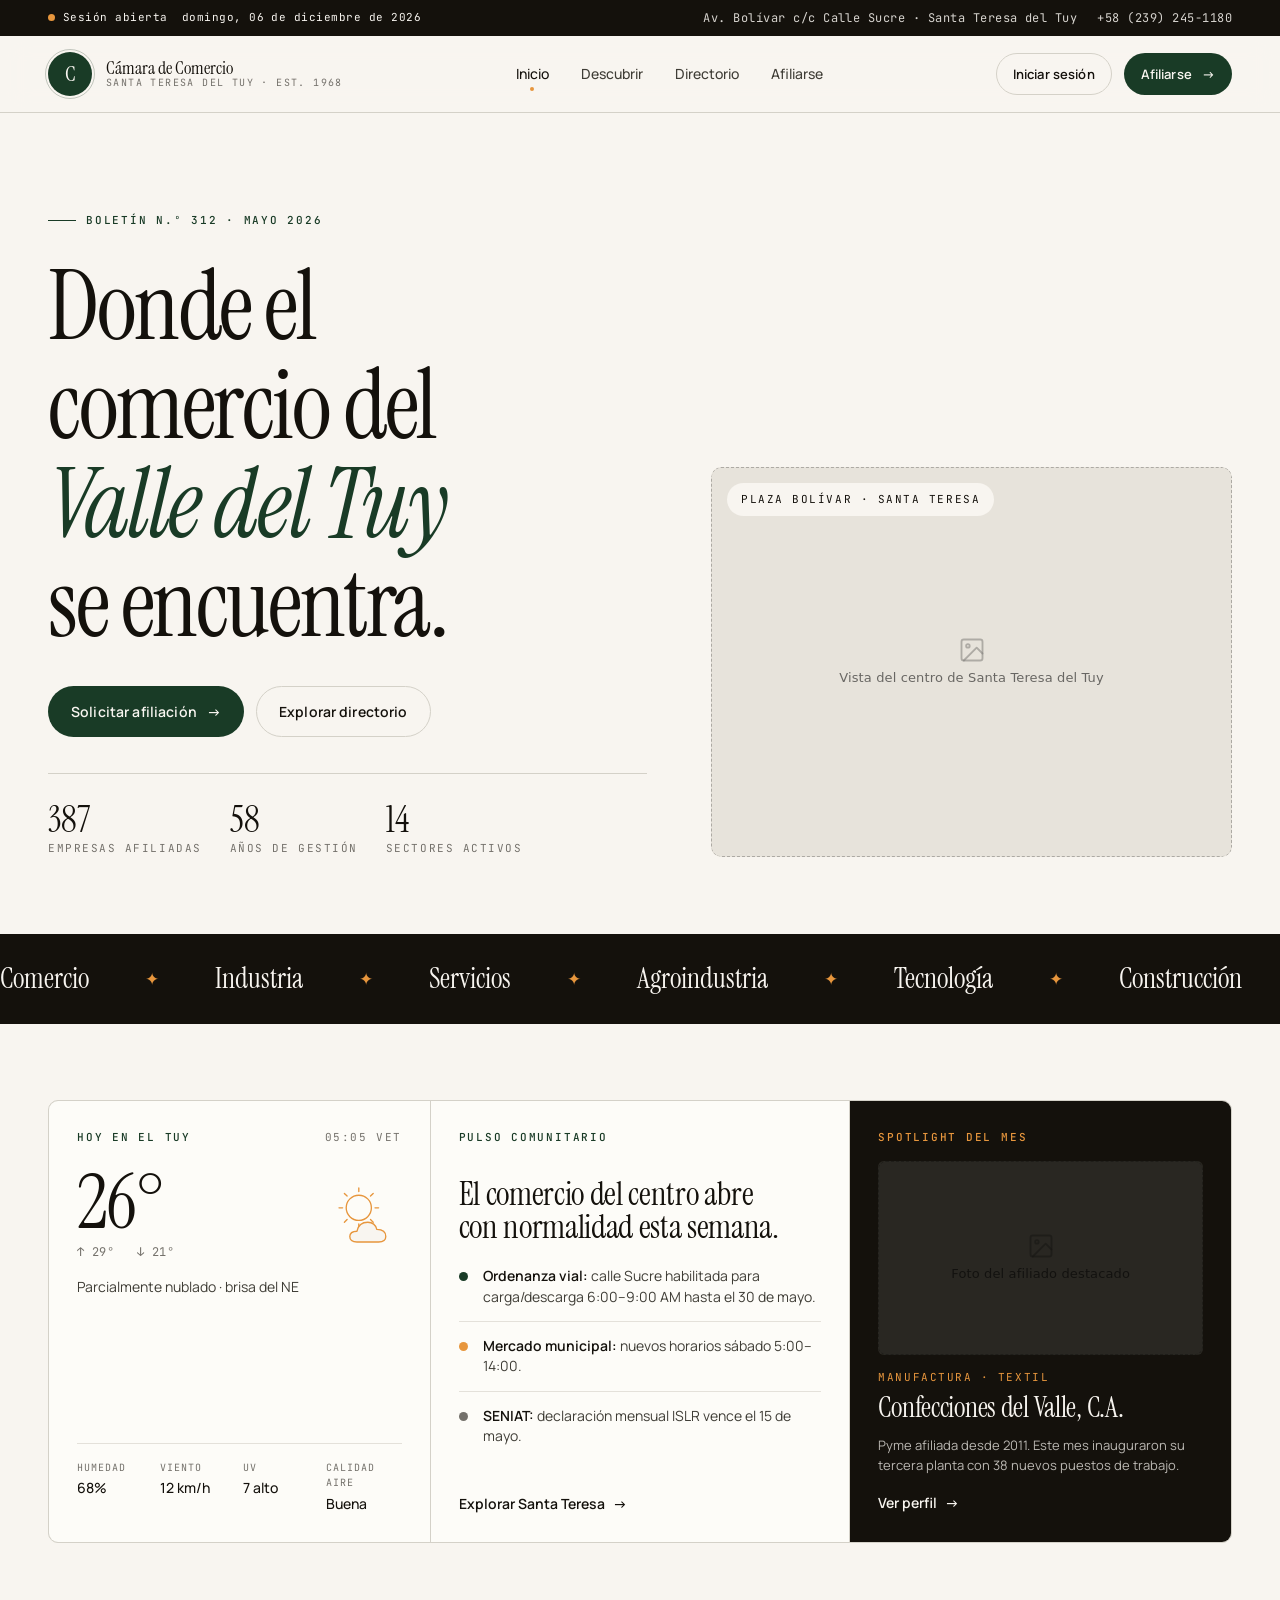
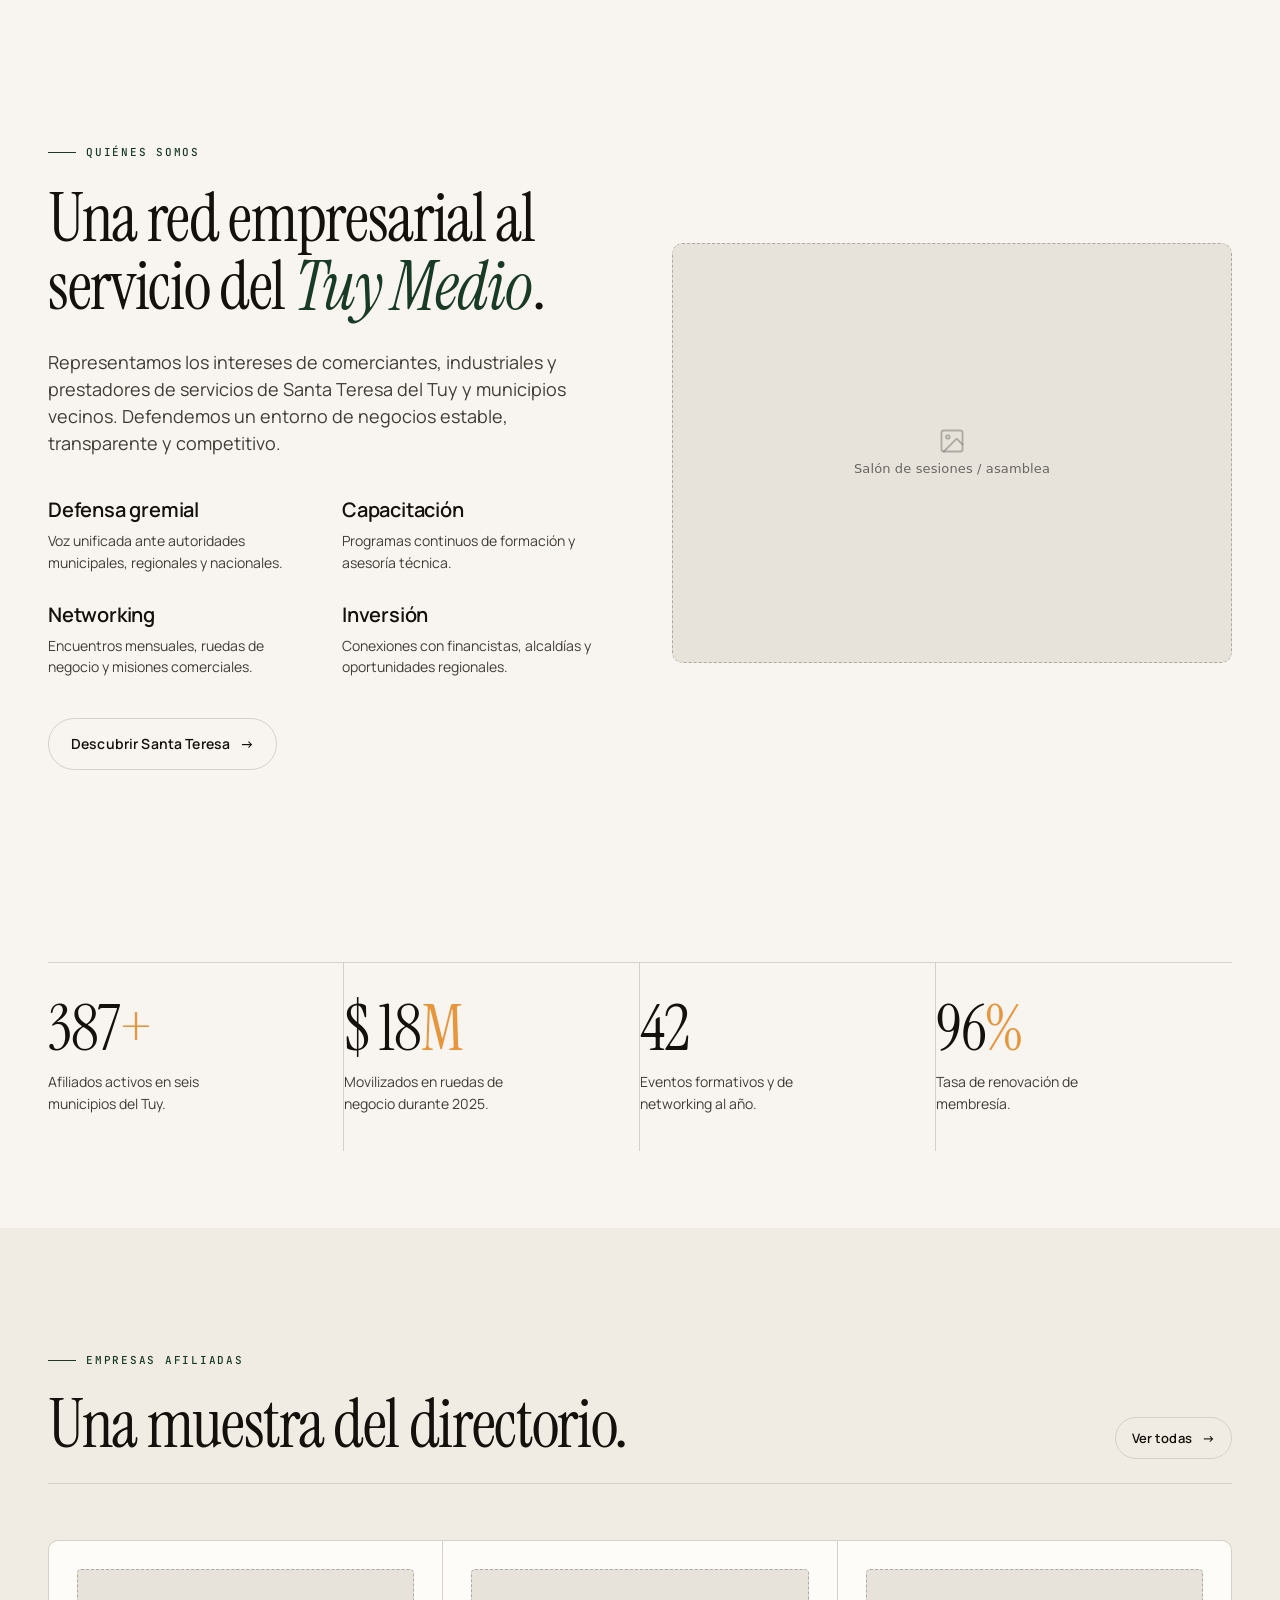
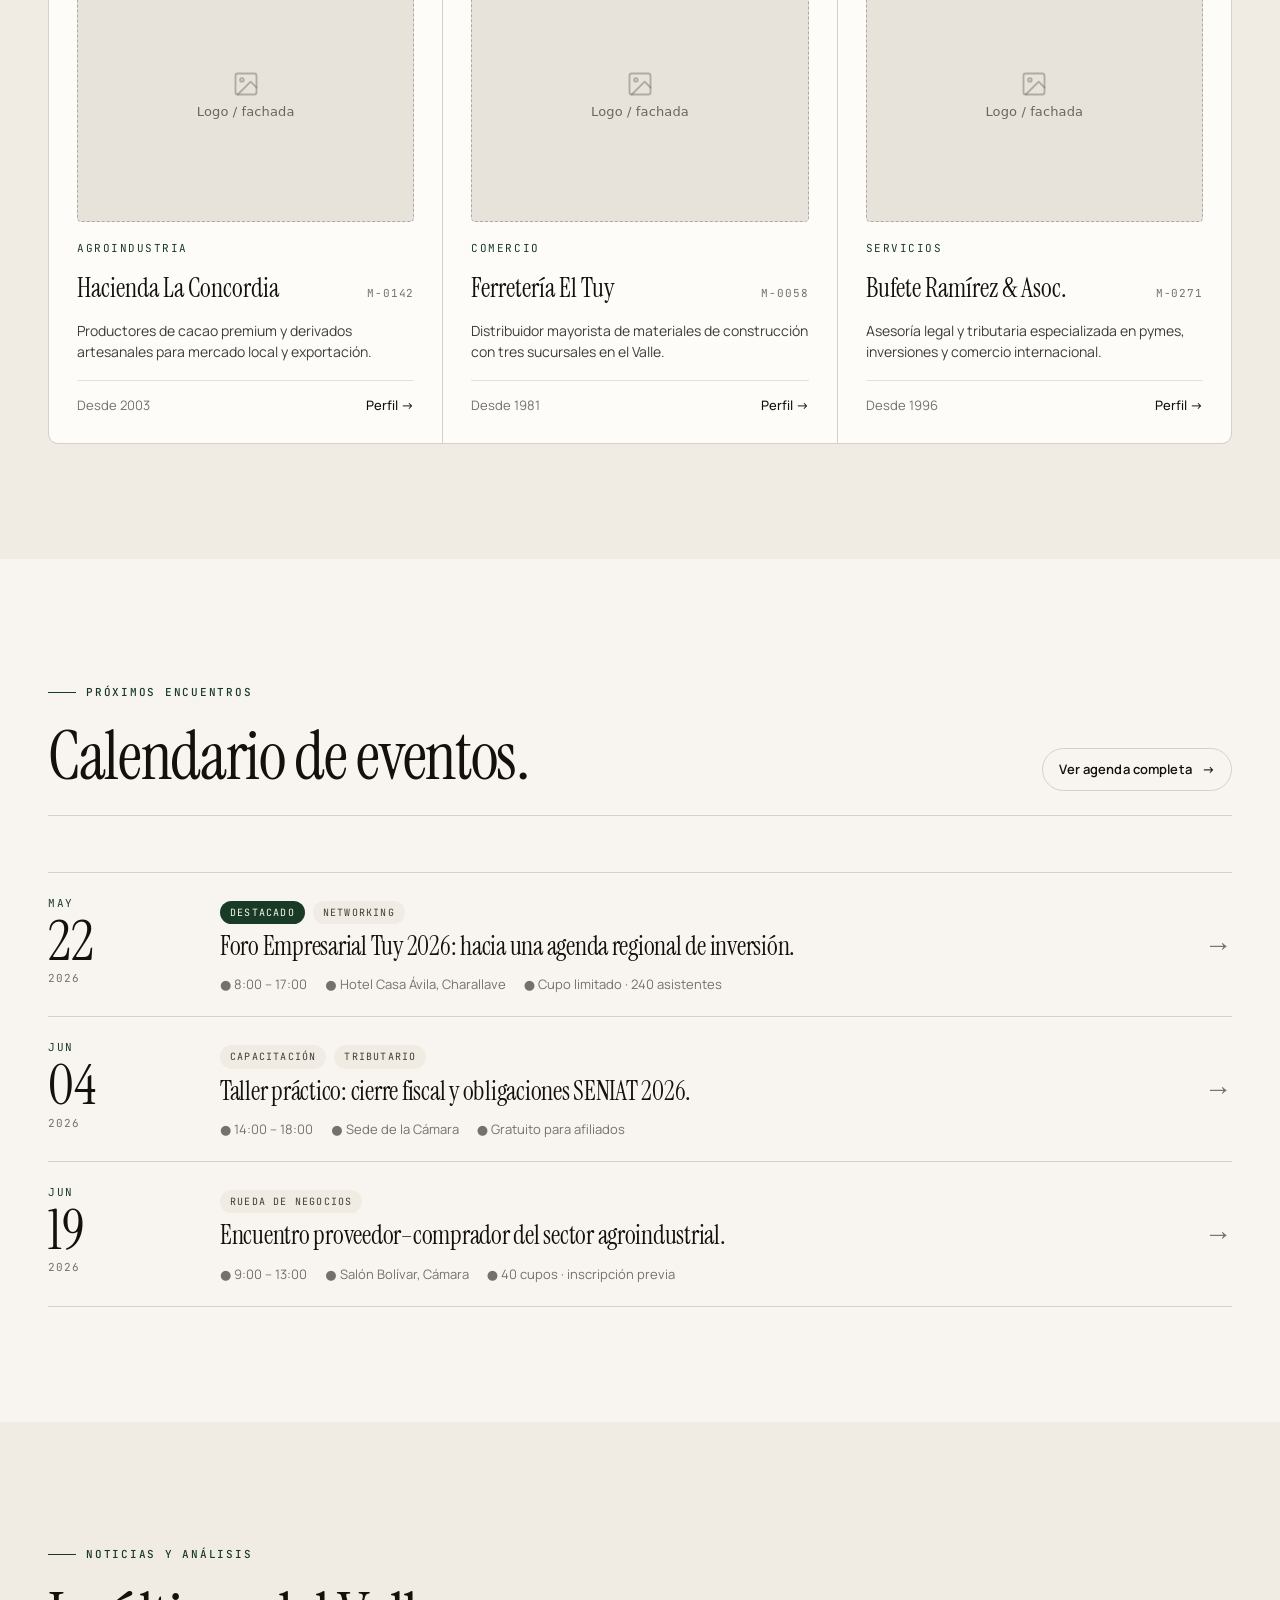
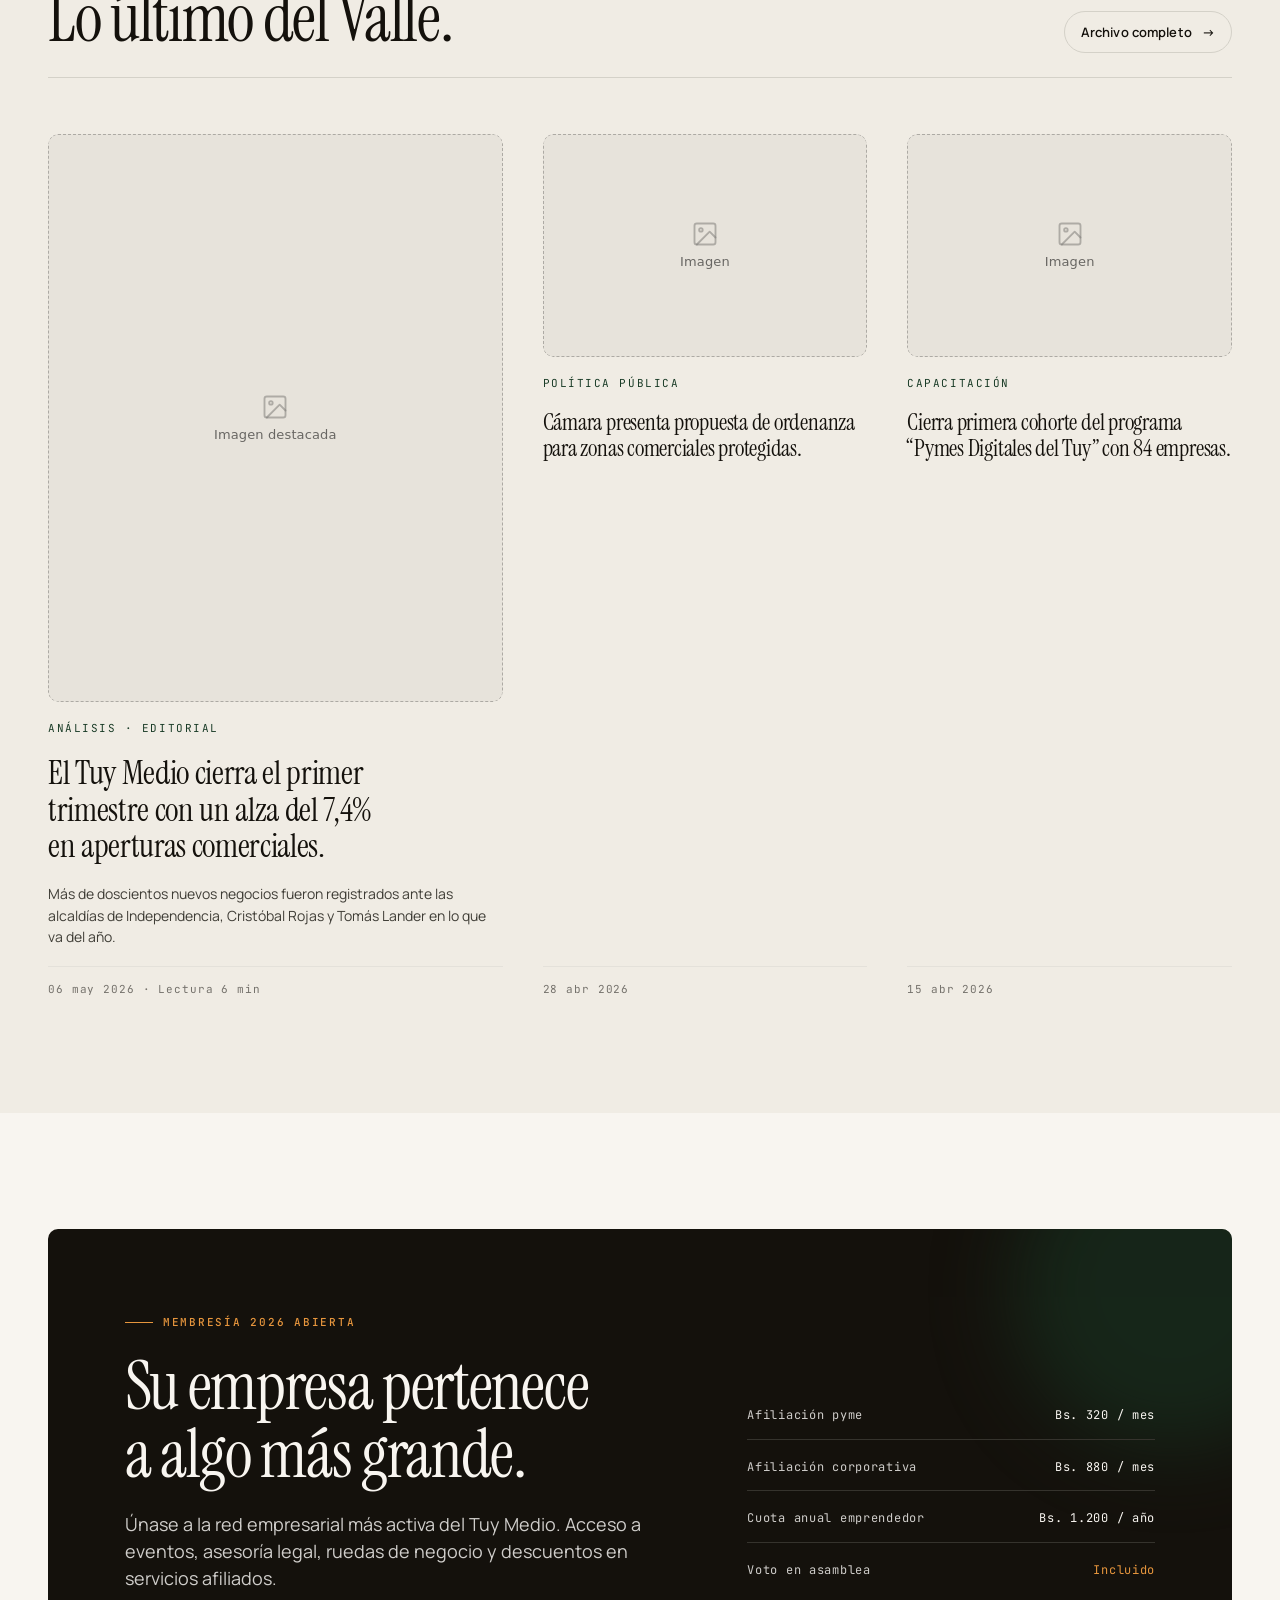
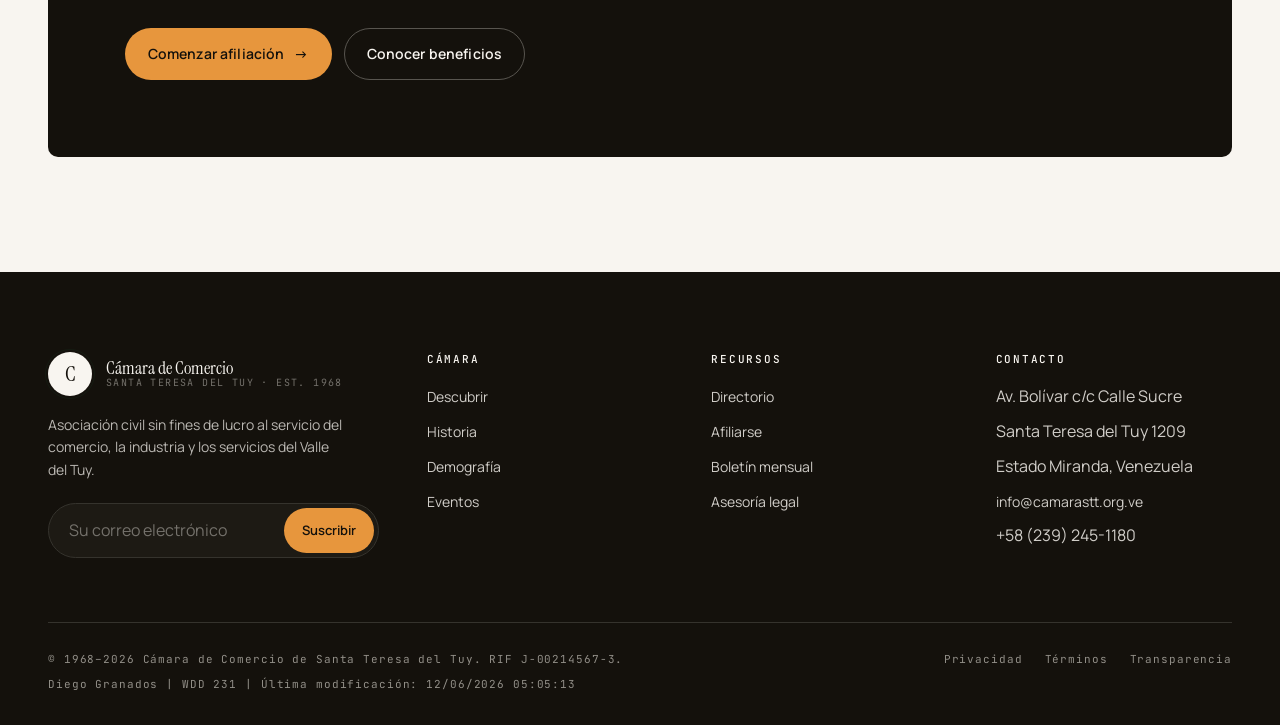
==== chamber/index.html @ ec74db81 "Refactor chamber website: update HTML metadata, styles, and scripts; add favicon and member data. En" ====
<!DOCTYPE html>
<html lang="es-VE">
<head>
  <meta charset="UTF-8" />
  <meta name="viewport" content="width=device-width, initial-scale=1.0" />
  <title>Cámara de Comercio de Santa Teresa del Tuy</title>
  <meta name="description" content="Impulsamos el comercio, la inversión y el desarrollo empresarial del Valle del Tuy desde 1968." />
  <meta name="author" content="Diego Granados" />
  <meta property="og:title" content="Cámara de Comercio de Santa Teresa del Tuy" />
  <meta property="og:description" content="Impulsamos el comercio, la inversión y el desarrollo empresarial del Valle del Tuy desde 1968." />
  <meta property="og:image" content="images/social-home.webp" />
  <meta property="og:url" content="https://diegogranados.github.io/wdd231/chamber/index.html" />
  <link rel="icon" type="image/svg+xml" href="favicon.svg" />
  <link rel="stylesheet" href="styles/normalize.css" />
  <link rel="stylesheet" href="styles/small.css" />
  <link rel="stylesheet" href="styles/larger.css" />
  <script src="scripts/image-slot.js"></script>
</head>
<body>

  <!-- Utility bar -->
  <div class="utility">
    <div class="container">
      <div class="util-left">
        <span><span class="live-dot"></span>Sesión abierta</span>
        <span data-live-date>—</span>
      </div>
      <div class="util-right">
        <span>Av. Bolívar c/c Calle Sucre · Santa Teresa del Tuy</span>
        <span>+58 (239) 245-1180</span>
      </div>
    </div>
  </div>

  <!-- Header / Nav -->
  <header class="site-header">
    <div class="container">
      <nav class="nav" aria-label="Navegación principal">
        <a class="brand" href="index.html" aria-label="Inicio">
          <span class="brand-mark" aria-hidden="true">C</span>
          <span class="brand-name">
            <span class="l1">Cámara de Comercio</span>
            <span class="l2">Santa Teresa del Tuy · Est. 1968</span>
          </span>
        </a>
        <ul class="nav-links" id="primary-nav">
          <li><a href="index.html" class="active">Inicio</a></li>
          <li><a href="discover.html">Descubrir</a></li>
          <li><a href="directory.html">Directorio</a></li>
          <li><a href="join.html">Afiliarse</a></li>
        </ul>
        <div class="nav-cta">
          <a class="btn btn-ghost btn-sm" href="join.html">Iniciar sesión</a>
          <a class="btn btn-primary btn-sm" href="join.html#aplicar">Afiliarse <span class="arrow">→</span></a>
          <button class="nav-toggle" aria-controls="primary-nav" aria-expanded="false" aria-label="Abrir menú"><span class="bars"></span></button>
        </div>
      </nav>
    </div>
  </header>

  <!-- Hero -->
  <section class="hero">
    <div class="container">
      <div class="hero-grid">
        <div>
          <span class="eyebrow">Boletín N.º 312 · Mayo 2026</span>
          <h1 class="hero-title-mt">
            Donde el<br />comercio del<br />
            <span class="alt">Valle del Tuy</span><br />se encuentra.
          </h1>
          <div class="hero-actions">
            <a class="btn btn-primary" href="join.html#aplicar">Solicitar afiliación <span class="arrow">→</span></a>
            <a class="btn btn-ghost" href="directory.html">Explorar directorio</a>
          </div>
          <div class="hero-meta">
            <div class="stat"><span class="num">387</span><span class="label">Empresas afiliadas</span></div>
            <div class="stat"><span class="num">58</span><span class="label">Años de gestión</span></div>
            <div class="stat"><span class="num">14</span><span class="label">Sectores activos</span></div>
          </div>
        </div>
        <div class="hero-image">
          <span class="badge">Plaza Bolívar · Santa Teresa</span>
          <image-slot id="hero-photo" placeholder="Vista del centro de Santa Teresa del Tuy" shape="rounded" radius="10"></image-slot>
        </div>
      </div>
    </div>
  </section>

  <!-- Marquee -->
  <div class="marquee" aria-hidden="true">
    <div class="marquee-track">
      <span>Comercio</span><span>Industria</span><span>Servicios</span><span>Agroindustria</span><span>Tecnología</span><span>Construcción</span><span>Turismo</span>
      <span>Comercio</span><span>Industria</span><span>Servicios</span><span>Agroindustria</span><span>Tecnología</span><span>Construcción</span><span>Turismo</span>
    </div>
  </div>

  <!-- Today in Santa Teresa: weather + community pulse -->
  <section class="section tight">
    <div class="container">
      <div class="today-grid">
        <article class="today-card weather">
          <div class="today-head">
            <span class="eyebrow no-rule">Hoy en el Tuy</span>
            <span class="today-time" data-live-clock>—</span>
          </div>
          <div class="weather-main">
            <div class="weather-temp">
              <span class="num">26°</span>
              <span class="hi-lo">↑ 29° &nbsp; ↓ 21°</span>
            </div>
            <div class="weather-icon" aria-hidden="true">
              <svg viewBox="0 0 80 80" width="72" height="72">
                <circle cx="32" cy="32" r="14" fill="none" stroke="currentColor" stroke-width="1.5"/>
                <g stroke="currentColor" stroke-width="1.5" stroke-linecap="round">
                  <line x1="32" y1="10" x2="32" y2="14"/>
                  <line x1="32" y1="50" x2="32" y2="54"/>
                  <line x1="10" y1="32" x2="14" y2="32"/>
                  <line x1="50" y1="32" x2="54" y2="32"/>
                  <line x1="16" y1="16" x2="19" y2="19"/>
                  <line x1="45" y1="45" x2="48" y2="48"/>
                  <line x1="48" y1="16" x2="45" y2="19"/>
                  <line x1="19" y1="45" x2="16" y2="48"/>
                </g>
                <path d="M30 58 q-8 0 -8 6 q0 6 8 6 h24 q8 0 8 -6 q0 -8 -10 -8 q-2 -8 -10 -8 q-10 0 -12 10 z"
                  fill="var(--bg)" stroke="currentColor" stroke-width="1.5" stroke-linejoin="round"/>
              </svg>
            </div>
          </div>
          <p class="weather-desc">Parcialmente nublado · brisa del NE</p>
          <ul class="weather-strip">
            <li><span class="lbl">Humedad</span><span class="val">68%</span></li>
            <li><span class="lbl">Viento</span><span class="val">12 km/h</span></li>
            <li><span class="lbl">UV</span><span class="val">7 alto</span></li>
            <li><span class="lbl">Calidad aire</span><span class="val">Buena</span></li>
          </ul>
        </article>

        <article class="today-card pulse">
          <span class="eyebrow no-rule">Pulso comunitario</span>
          <h3 class="pulse-title">El comercio del centro abre con normalidad esta semana.</h3>
          <ul class="pulse-list">
            <li>
              <span class="dot pulse-dot-green"></span>
              <div>
                <strong>Ordenanza vial:</strong> calle Sucre habilitada para carga/descarga 6:00–9:00 AM hasta el 30 de mayo.
              </div>
            </li>
            <li>
              <span class="dot pulse-dot-amber"></span>
              <div>
                <strong>Mercado municipal:</strong> nuevos horarios sábado 5:00–14:00.
              </div>
            </li>
            <li>
              <span class="dot pulse-dot-faint"></span>
              <div>
                <strong>SENIAT:</strong> declaración mensual ISLR vence el 15 de mayo.
              </div>
            </li>
          </ul>
          <a class="pulse-link" href="discover.html">Explorar Santa Teresa <span class="arrow">→</span></a>
        </article>

        <article class="today-card spotlight">
          <span class="eyebrow no-rule spot-eyebrow-amber">Spotlight del mes</span>
          <div class="spot-img"><image-slot id="spot-photo" placeholder="Foto del afiliado destacado" shape="rounded" radius="8"></image-slot></div>
          <div class="spot-body">
            <div class="spot-cat">Manufactura · Textil</div>
            <h4 class="spot-title">Confecciones del Valle, C.A.</h4>
            <p class="text-soft spot-desc">Pyme afiliada desde 2011. Este mes inauguraron su tercera planta con 38 nuevos puestos de trabajo.</p>
            <a class="pulse-link" href="directory.html">Ver perfil <span class="arrow">→</span></a>
          </div>
        </article>
      </div>
    </div>
  </section>

  <!-- Mission split -->
  <section class="section">
    <div class="container">
      <div class="split">
        <div>
          <span class="eyebrow">Quiénes somos</span>
          <h2 class="mission-title">Una red empresarial al servicio del <em class="italic-green">Tuy Medio</em>.</h2>
          <p class="lede mission-lede">Representamos los intereses de comerciantes, industriales y prestadores de servicios de Santa Teresa del Tuy y municipios vecinos. Defendemos un entorno de negocios estable, transparente y competitivo.</p>
          <div class="grid mission-grid">
            <div>
              <h4>Defensa gremial</h4>
              <p class="text-soft mission-desc">Voz unificada ante autoridades municipales, regionales y nacionales.</p>
            </div>
            <div>
              <h4>Capacitación</h4>
              <p class="text-soft mission-desc">Programas continuos de formación y asesoría técnica.</p>
            </div>
            <div>
              <h4>Networking</h4>
              <p class="text-soft mission-desc">Encuentros mensuales, ruedas de negocio y misiones comerciales.</p>
            </div>
            <div>
              <h4>Inversión</h4>
              <p class="text-soft mission-desc">Conexiones con financistas, alcaldías y oportunidades regionales.</p>
            </div>
          </div>
          <div class="mission-cta">
            <a class="btn btn-ghost" href="discover.html">Descubrir Santa Teresa <span class="arrow">→</span></a>
          </div>
        </div>
        <div class="split-img">
          <image-slot id="mission-photo" placeholder="Salón de sesiones / asamblea" shape="rounded" radius="10"></image-slot>
        </div>
      </div>
    </div>
  </section>

  <!-- Stats -->
  <section class="section tight">
    <div class="container">
      <div class="stats">
        <div class="stat-cell">
          <span class="num">387<span class="unit">+</span></span>
          <span class="desc">Afiliados activos en seis municipios del Tuy.</span>
        </div>
        <div class="stat-cell">
          <span class="num">$ 18<span class="unit">M</span></span>
          <span class="desc">Movilizados en ruedas de negocio durante 2025.</span>
        </div>
        <div class="stat-cell">
          <span class="num">42</span>
          <span class="desc">Eventos formativos y de networking al año.</span>
        </div>
        <div class="stat-cell">
          <span class="num">96<span class="unit">%</span></span>
          <span class="desc">Tasa de renovación de membresía.</span>
        </div>
      </div>
    </div>
  </section>

  <!-- Featured members -->
  <section class="section bg-cream">
    <div class="container">
      <div class="sec-head">
        <div>
          <span class="eyebrow">Empresas afiliadas</span>
          <h2 class="section-title-mt">Una muestra del directorio.</h2>
        </div>
        <div class="right">
          <a class="btn btn-ghost btn-sm" href="directory.html">Ver todas <span class="arrow">→</span></a>
        </div>
      </div>

      <div class="dir-grid">
        <article class="dir-card" data-cat="agro">
          <div class="dir-img"><image-slot id="m1" placeholder="Logo / fachada" shape="rounded" radius="4"></image-slot></div>
          <div class="dir-cat">Agroindustria</div>
          <div class="dir-meta">
            <div class="dir-name">Hacienda La Concordia</div>
            <span class="dir-id">M-0142</span>
          </div>
          <p class="dir-desc">Productores de cacao premium y derivados artesanales para mercado local y exportación.</p>
          <div class="dir-foot">
            <span>Desde 2003</span>
            <a href="#">Perfil →</a>
          </div>
        </article>

        <article class="dir-card" data-cat="comercio">
          <div class="dir-img"><image-slot id="m2" placeholder="Logo / fachada" shape="rounded" radius="4"></image-slot></div>
          <div class="dir-cat">Comercio</div>
          <div class="dir-meta">
            <div class="dir-name">Ferretería El Tuy</div>
            <span class="dir-id">M-0058</span>
          </div>
          <p class="dir-desc">Distribuidor mayorista de materiales de construcción con tres sucursales en el Valle.</p>
          <div class="dir-foot">
            <span>Desde 1981</span>
            <a href="#">Perfil →</a>
          </div>
        </article>

        <article class="dir-card" data-cat="servicios">
          <div class="dir-img"><image-slot id="m3" placeholder="Logo / fachada" shape="rounded" radius="4"></image-slot></div>
          <div class="dir-cat">Servicios</div>
          <div class="dir-meta">
            <div class="dir-name">Bufete Ramírez & Asoc.</div>
            <span class="dir-id">M-0271</span>
          </div>
          <p class="dir-desc">Asesoría legal y tributaria especializada en pymes, inversiones y comercio internacional.</p>
          <div class="dir-foot">
            <span>Desde 1996</span>
            <a href="#">Perfil →</a>
          </div>
        </article>
      </div>
    </div>
  </section>

  <!-- Events -->
  <section class="section">
    <div class="container">
      <div class="sec-head">
        <div>
          <span class="eyebrow">Próximos encuentros</span>
          <h2 class="section-title-mt">Calendario de eventos.</h2>
        </div>
        <div class="right">
          <a class="btn btn-ghost btn-sm" href="discover.html#eventos">Ver agenda completa <span class="arrow">→</span></a>
        </div>
      </div>

      <div class="events-list">
        <article class="event-row">
          <div class="event-date">
            <span class="month">May</span>
            <span class="day">22</span>
            <span class="year">2026</span>
          </div>
          <div class="event-body">
            <div class="event-tags">
              <span class="tag featured">Destacado</span>
              <span class="tag">Networking</span>
            </div>
            <h3>Foro Empresarial Tuy 2026: hacia una agenda regional de inversión.</h3>
            <div class="event-meta">
              <span>● 8:00 – 17:00</span>
              <span>● Hotel Casa Ávila, Charallave</span>
              <span>● Cupo limitado · 240 asistentes</span>
            </div>
          </div>
          <span class="event-arrow">→</span>
        </article>

        <article class="event-row">
          <div class="event-date">
            <span class="month">Jun</span>
            <span class="day">04</span>
            <span class="year">2026</span>
          </div>
          <div class="event-body">
            <div class="event-tags">
              <span class="tag">Capacitación</span>
              <span class="tag">Tributario</span>
            </div>
            <h3>Taller práctico: cierre fiscal y obligaciones SENIAT 2026.</h3>
            <div class="event-meta">
              <span>● 14:00 – 18:00</span>
              <span>● Sede de la Cámara</span>
              <span>● Gratuito para afiliados</span>
            </div>
          </div>
          <span class="event-arrow">→</span>
        </article>

        <article class="event-row">
          <div class="event-date">
            <span class="month">Jun</span>
            <span class="day">19</span>
            <span class="year">2026</span>
          </div>
          <div class="event-body">
            <div class="event-tags">
              <span class="tag">Rueda de negocios</span>
            </div>
            <h3>Encuentro proveedor–comprador del sector agroindustrial.</h3>
            <div class="event-meta">
              <span>● 9:00 – 13:00</span>
              <span>● Salón Bolívar, Cámara</span>
              <span>● 40 cupos · inscripción previa</span>
            </div>
          </div>
          <span class="event-arrow">→</span>
        </article>
      </div>
    </div>
  </section>

  <!-- News -->
  <section class="section bg-cream">
    <div class="container">
      <div class="sec-head">
        <div>
          <span class="eyebrow">Noticias y análisis</span>
          <h2 class="section-title-mt">Lo último del Valle.</h2>
        </div>
        <div class="right">
          <a class="btn btn-ghost btn-sm" href="#">Archivo completo <span class="arrow">→</span></a>
        </div>
      </div>

      <div class="news-grid">
        <article class="news-item featured">
          <div class="news-img"><image-slot id="n1" placeholder="Imagen destacada" shape="rounded" radius="10"></image-slot></div>
          <span class="news-cat">Análisis · Editorial</span>
          <h3>El Tuy Medio cierra el primer trimestre con un alza del 7,4% en aperturas comerciales.</h3>
          <p class="text-soft news-desc">Más de doscientos nuevos negocios fueron registrados ante las alcaldías de Independencia, Cristóbal Rojas y Tomás Lander en lo que va del año.</p>
          <div class="news-meta">06 may 2026 · Lectura 6 min</div>
        </article>

        <article class="news-item">
          <div class="news-img"><image-slot id="n2" placeholder="Imagen" shape="rounded" radius="10"></image-slot></div>
          <span class="news-cat">Política pública</span>
          <h3>Cámara presenta propuesta de ordenanza para zonas comerciales protegidas.</h3>
          <div class="news-meta">28 abr 2026</div>
        </article>

        <article class="news-item">
          <div class="news-img"><image-slot id="n3" placeholder="Imagen" shape="rounded" radius="10"></image-slot></div>
          <span class="news-cat">Capacitación</span>
          <h3>Cierra primera cohorte del programa “Pymes Digitales del Tuy” con 84 empresas.</h3>
          <div class="news-meta">15 abr 2026</div>
        </article>
      </div>
    </div>
  </section>

  <!-- CTA Band -->
  <section class="section">
    <div class="container">
      <div class="cta-band">
        <div>
          <span class="eyebrow">Membresía 2026 abierta</span>
          <h2 class="section-title-mt">Su empresa pertenece a algo más grande.</h2>
          <p class="lede section-lede-mt">Únase a la red empresarial más activa del Tuy Medio. Acceso a eventos, asesoría legal, ruedas de negocio y descuentos en servicios afiliados.</p>
          <div class="actions section-actions-mt">
            <a class="btn btn-amber" href="join.html#aplicar">Comenzar afiliación <span class="arrow">→</span></a>
            <a class="btn btn-ghost" href="join.html#beneficios">Conocer beneficios</a>
          </div>
        </div>
        <div>
          <ul class="cta-list">
            <li><span>Afiliación pyme</span><span class="val">Bs. 320 / mes</span></li>
            <li><span>Afiliación corporativa</span><span class="val">Bs. 880 / mes</span></li>
            <li><span>Cuota anual emprendedor</span><span class="val">Bs. 1.200 / año</span></li>
            <li><span>Voto en asamblea</span><span class="val-amber">Incluido</span></li>
          </ul>
        </div>
      </div>
    </div>
  </section>

  <!-- Footer -->
  <footer class="site-footer">
    <div class="container">
      <div class="footer-grid">
        <div class="footer-brand">
          <div class="brand">
            <span class="brand-mark" aria-hidden="true">C</span>
            <span class="brand-name">
              <span class="l1">Cámara de Comercio</span>
              <span class="l2">Santa Teresa del Tuy · Est. 1968</span>
            </span>
          </div>
          <p>Asociación civil sin fines de lucro al servicio del comercio, la industria y los servicios del Valle del Tuy.</p>
          <form class="newsletter" onsubmit="event.preventDefault(); this.querySelector('input').value=''; this.querySelector('button').textContent='Suscrito ✓';">
            <input type="email" placeholder="Su correo electrónico" required />
            <button type="submit">Suscribir</button>
          </form>
        </div>
        <div>
          <h5>Cámara</h5>
          <ul>
            <li><a href="discover.html">Descubrir</a></li>
            <li><a href="discover.html#historia">Historia</a></li>
            <li><a href="discover.html#demografia">Demografía</a></li>
            <li><a href="discover.html#eventos">Eventos</a></li>
          </ul>
        </div>
        <div>
          <h5>Recursos</h5>
          <ul>
            <li><a href="directory.html">Directorio</a></li>
            <li><a href="join.html">Afiliarse</a></li>
            <li><a href="#">Boletín mensual</a></li>
            <li><a href="#">Asesoría legal</a></li>
          </ul>
        </div>
        <div>
          <h5>Contacto</h5>
          <ul>
            <li>Av. Bolívar c/c Calle Sucre</li>
            <li>Santa Teresa del Tuy 1209</li>
            <li>Estado Miranda, Venezuela</li>
            <li><a href="mailto:info@camarastt.org.ve">info@camarastt.org.ve</a></li>
            <li>+58 (239) 245-1180</li>
          </ul>
        </div>
      </div>
      <div class="footer-bottom">
        <span>&copy; 1968–<span id="copyright-year"></span> Cámara de Comercio de Santa Teresa del Tuy. RIF J-00214567-3.</span>
        <div class="legal">
          <a href="#">Privacidad</a>
          <a href="#">Términos</a>
          <a href="#">Transparencia</a>
        </div>
      </div>
      <div class="footer-dev">
        Diego Granados | WDD 231 | Última modificación: <span id="last-modified"></span>
      </div>
    </div>
  </footer>

  <script src="scripts/script.js"></script>
</body>
</html>
---- chamber/styles/small.css ----
/* ==========================================================================
   Cámara de Comercio de Santa Teresa del Tuy — Shared Styles
   Modern, business-forward, civic editorial
   ========================================================================== */

@import url('https://fonts.googleapis.com/css2?family=Instrument+Serif:ital@0;1&family=Manrope:wght@300;400;500;600;700;800&family=JetBrains+Mono:wght@400;500&display=swap');

/* ---------- Tokens ---------- */
:root {
  /* Color */
  --ink:        oklch(0.18 0.012 90);
  --ink-soft:   oklch(0.36 0.012 90);
  --ink-faint:  oklch(0.55 0.010 90);
  --bg:         oklch(0.972 0.008 85);
  --bg-2:       oklch(0.945 0.012 85);
  --bg-3:       oklch(0.92 0.014 85);
  --paper:      oklch(0.99 0.005 85);
  --rule:       oklch(0.86 0.012 85);
  --rule-soft:  oklch(0.91 0.010 85);

  --green:      oklch(0.32 0.055 155);
  --green-2:    oklch(0.42 0.055 155);
  --green-ink:  oklch(0.20 0.055 155);
  --amber:      oklch(0.74 0.14 65);
  --amber-2:    oklch(0.66 0.14 55);

  /* Type */
  --f-display: 'Instrument Serif', 'Times New Roman', Georgia, serif;
  --f-body:    'Manrope', system-ui, -apple-system, sans-serif;
  --f-mono:    'JetBrains Mono', ui-monospace, monospace;

  /* Layout */
  --maxw: 1280px;
  --gutter: clamp(20px, 4vw, 48px);
  --section-y: clamp(64px, 9vw, 128px);
  --radius: 4px;
  --radius-lg: 10px;

  /* Motion */
  --ease: cubic-bezier(0.2, 0.65, 0.2, 1);
}

body {
  font-family: var(--f-body);
  font-weight: 400;
  font-size: 16px;
  line-height: 1.55;
  color: var(--ink);
  background: var(--bg);
  -webkit-font-smoothing: antialiased;
  text-rendering: optimizeLegibility;
}

::selection { background: var(--green); color: var(--bg); }

/* ---------- Typography ---------- */
.display, h1, h2, h3 {
  font-family: var(--f-display);
  font-weight: 400;
  letter-spacing: -0.01em;
  line-height: 1.02;
  color: var(--ink);
  margin: 0;
  text-wrap: balance;
}
h1 { font-size: clamp(48px, 7.6vw, 116px); letter-spacing: -0.025em; }
h2 { font-size: clamp(36px, 5.2vw, 76px); letter-spacing: -0.02em; }
h3 { font-size: clamp(24px, 2.6vw, 36px); }

h4, h5, h6 {
  font-family: var(--f-body);
  font-weight: 600;
  letter-spacing: -0.01em;
  margin: 0;
}
h4 { font-size: 20px; line-height: 1.25; }
h5 { font-size: 16px; line-height: 1.3; }

p { margin: 0; text-wrap: pretty; }

.italic { font-style: italic; }

.eyebrow {
  font-family: var(--f-mono);
  font-size: 11px;
  font-weight: 500;
  letter-spacing: 0.16em;
  text-transform: uppercase;
  color: var(--green);
  display: inline-flex;
  align-items: center;
  gap: 10px;
}
.eyebrow::before {
  content: "";
  width: 28px;
  height: 1px;
  background: var(--green);
  display: inline-block;
}
.eyebrow.no-rule::before { display: none; }

.lede {
  font-size: clamp(18px, 1.4vw, 22px);
  line-height: 1.5;
  color: var(--ink-soft);
  max-width: 60ch;
}

.label {
  font-family: var(--f-mono);
  font-size: 11px;
  letter-spacing: 0.14em;
  text-transform: uppercase;
  color: var(--ink-faint);
}

/* ---------- Layout ---------- */
.container {
  width: 100%;
  max-width: var(--maxw);
  margin: 0 auto;
  padding-left: var(--gutter);
  padding-right: var(--gutter);
}

.section { padding-block: var(--section-y); }
.section.tight { padding-block: clamp(48px, 6vw, 96px); }

.rule { height: 1px; background: var(--rule); border: 0; margin: 0; }

.grid { display: grid; gap: 24px; }

/* ---------- Buttons ---------- */
.btn {
  display: inline-flex;
  align-items: center;
  gap: 10px;
  padding: 14px 22px;
  font-family: var(--f-body);
  font-size: 14px;
  font-weight: 600;
  letter-spacing: 0.01em;
  border-radius: 999px;
  transition: background 0.25s var(--ease), color 0.25s var(--ease), transform 0.2s var(--ease), border-color 0.25s var(--ease);
  cursor: pointer;
  border: 1px solid transparent;
  white-space: nowrap;
}
.btn .arrow { transition: transform 0.25s var(--ease); }
.btn:hover .arrow { transform: translateX(3px); }

.btn-primary { background: var(--green); color: var(--bg); }
.btn-primary:hover { background: var(--green-ink); }

.btn-ghost { background: transparent; color: var(--ink); border-color: var(--rule); }
.btn-ghost:hover { background: var(--ink); color: var(--bg); border-color: var(--ink); }

.btn-amber { background: var(--amber); color: var(--ink); }
.btn-amber:hover { background: var(--amber-2); }

.btn-sm { padding: 10px 16px; font-size: 13px; }

/* ---------- Top utility bar ---------- */
.utility {
  background: var(--ink);
  color: var(--bg);
  font-size: 12px;
  font-family: var(--f-mono);
  letter-spacing: 0.04em;
}
.utility .container {
  display: flex;
  align-items: center;
  justify-content: space-between;
  gap: 24px;
  height: 36px;
}
.utility .util-left { display: flex; gap: 24px; align-items: center; }
.utility .util-right { display: flex; gap: 20px; align-items: center; opacity: 0.85; }
.utility .live-dot {
  width: 7px; height: 7px;
  background: var(--amber);
  border-radius: 50%;
  display: inline-block;
  margin-right: 8px;
  animation: pulse 2.4s ease-in-out infinite;
}
@keyframes pulse {
  0%, 100% { opacity: 1; transform: scale(1); }
  50% { opacity: 0.4; transform: scale(0.8); }
}
.utility .util-right { display: none; }
.utility .util-left { font-size: 11px; gap: 14px; }

/* ---------- Header / Nav ---------- */
.site-header {
  position: sticky;
  top: 0;
  z-index: 50;
  background: oklch(0.972 0.008 85 / 0.86);
  backdrop-filter: saturate(140%) blur(14px);
  -webkit-backdrop-filter: saturate(140%) blur(14px);
  border-bottom: 1px solid var(--rule);
}
.nav {
  display: flex;
  align-items: center;
  justify-content: space-between;
  gap: 32px;
  height: 64px;
}
.brand {
  display: flex;
  align-items: center;
  gap: 14px;
  flex-shrink: 0;
}
.brand-mark {
  width: 44px;
  height: 44px;
  border-radius: 50%;
  background: var(--green);
  color: var(--bg);
  display: grid;
  place-items: center;
  font-family: var(--f-display);
  font-size: 22px;
  letter-spacing: -0.02em;
  position: relative;
}
.brand-mark::after {
  content: "";
  position: absolute;
  inset: -3px;
  border-radius: 50%;
  border: 1px solid var(--green);
  opacity: 0.25;
}
.brand-name {
  display: flex;
  flex-direction: column;
  line-height: 1.05;
}
.brand-name .l1 {
  font-family: var(--f-display);
  font-size: 18px;
  color: var(--ink);
}
.brand-name .l2 {
  font-family: var(--f-mono);
  font-size: 10px;
  letter-spacing: 0.14em;
  text-transform: uppercase;
  color: var(--ink-faint);
}

.nav-links {
  position: fixed;
  inset: 64px 0 auto 0;
  display: flex;
  flex-direction: column;
  align-items: stretch;
  gap: 0;
  list-style: none;
  margin: 0; padding: 16px var(--gutter) 24px;
  background: var(--bg);
  border-bottom: 1px solid var(--rule);
  transform: translateY(-110%);
  transition: transform 0.3s var(--ease);
}
.nav-links.open { transform: translateY(0); }
.nav-links a {
  display: inline-block;
  padding: 14px 4px;
  font-size: 16px;
  font-weight: 500;
  color: var(--ink-soft);
  border-bottom: 1px solid var(--rule-soft);
  border-radius: 0;
  transition: color 0.2s var(--ease), background 0.2s var(--ease);
  position: relative;
}
.nav-links a:hover { color: var(--ink); }
.nav-links a.active { color: var(--ink); }
.nav-links a.active::after {
  content: "";
  position: absolute;
  bottom: 4px;
  left: 50%;
  transform: translateX(-50%);
  width: 4px; height: 4px;
  border-radius: 50%;
  background: var(--amber);
}

.nav-cta { display: flex; align-items: center; gap: 12px; }
.nav-cta .btn-ghost { display: none; }

.nav-toggle {
  display: flex;
  width: 44px; height: 44px;
  align-items: center;
  justify-content: center;
}
.nav-toggle .bars { display: block; width: 22px; height: 12px; position: relative; }
.nav-toggle .bars::before, .nav-toggle .bars::after {
  content: ""; position: absolute; left: 0; right: 0;
  height: 1.5px; background: var(--ink);
  transition: transform 0.25s var(--ease), top 0.25s var(--ease);
}
.nav-toggle .bars::before { top: 2px; }
.nav-toggle .bars::after { top: 9px; }
.nav-toggle.open .bars::before { top: 5px; transform: rotate(45deg); }
.nav-toggle.open .bars::after  { top: 5px; transform: rotate(-45deg); }

/* ---------- Hero ---------- */
.hero {
  padding-top: clamp(48px, 7vw, 96px);
  padding-bottom: clamp(48px, 6vw, 96px);
  position: relative;
}
.hero-grid {
  display: grid;
  grid-template-columns: 1fr;
  gap: clamp(32px, 5vw, 80px);
  align-items: end;
}
.hero h1 .alt { font-style: italic; color: var(--green); }
.hero-meta {
  display: flex;
  flex-wrap: wrap;
  gap: 28px;
  align-items: center;
  margin-top: 36px;
  padding-top: 28px;
  border-top: 1px solid var(--rule);
}
.hero-meta .stat {
  display: flex;
  flex-direction: column;
  gap: 2px;
}
.hero-meta .stat .num {
  font-family: var(--f-display);
  font-size: 36px;
  line-height: 1;
}
.hero-actions { display: flex; gap: 12px; flex-wrap: wrap; margin-top: 32px; }

.hero-image {
  position: relative;
  aspect-ratio: 4 / 5;
  background: var(--bg-2);
  border-radius: var(--radius-lg);
  overflow: hidden;
}
.hero-image image-slot { width: 100%; height: 100%; }
.hero-image .badge {
  position: absolute;
  top: 16px; left: 16px;
  background: var(--bg);
  color: var(--ink);
  padding: 8px 14px;
  border-radius: 999px;
  font-family: var(--f-mono);
  font-size: 11px;
  letter-spacing: 0.14em;
  text-transform: uppercase;
  z-index: 2;
  pointer-events: none;
}

.hero-image { aspect-ratio: 4 / 3; max-height: 60vh; }

/* ---------- Today panel (weather + pulse + spotlight) ---------- */
.today-grid {
  display: grid;
  grid-template-columns: 1fr;
  gap: 1px;
  background: var(--rule);
  border: 1px solid var(--rule);
  border-radius: var(--radius-lg);
  overflow: hidden;
}
.today-card {
  background: var(--paper);
  padding: 28px;
  display: flex;
  flex-direction: column;
  gap: 14px;
}
.today-head { display: flex; justify-content: space-between; align-items: center; }
.today-time {
  font-family: var(--f-mono);
  font-size: 11px;
  letter-spacing: 0.14em;
  color: var(--ink-faint);
  text-transform: uppercase;
}
.weather-main {
  display: flex;
  justify-content: space-between;
  align-items: center;
  gap: 16px;
  margin-top: 8px;
}
.weather-temp { display: flex; flex-direction: column; gap: 6px; }
.weather-temp .num {
  font-family: var(--f-display);
  font-size: 76px;
  line-height: 0.9;
  letter-spacing: -0.03em;
}
.weather-temp .hi-lo {
  font-family: var(--f-mono);
  font-size: 12px;
  color: var(--ink-faint);
  letter-spacing: 0.04em;
}
.weather-icon { color: var(--amber); }
.weather-desc { color: var(--ink-soft); font-size: 14px; }
.weather-strip {
  list-style: none;
  margin: auto 0 0;
  padding: 16px 0 0;
  border-top: 1px solid var(--rule-soft);
  display: grid;
  grid-template-columns: repeat(4, 1fr);
  gap: 8px;
}
.weather-strip li { display: flex; flex-direction: column; gap: 2px; }
.weather-strip .lbl {
  font-family: var(--f-mono);
  font-size: 10px;
  letter-spacing: 0.1em;
  color: var(--ink-faint);
  text-transform: uppercase;
}
.weather-strip .val { font-size: 14px; font-weight: 500; }

.pulse-list {
  list-style: none;
  padding: 0;
  margin: 8px 0 auto;
  display: flex;
  flex-direction: column;
  gap: 14px;
}
.pulse-list li {
  display: grid;
  grid-template-columns: 10px 1fr;
  gap: 14px;
  align-items: start;
  font-size: 14px;
  color: var(--ink-soft);
  line-height: 1.45;
  padding-bottom: 14px;
  border-bottom: 1px solid var(--rule-soft);
}
.pulse-list li:last-child { border-bottom: 0; padding-bottom: 0; }
.pulse-list .dot {
  width: 9px; height: 9px; border-radius: 50%;
  margin-top: 6px;
}
.pulse-list strong { color: var(--ink); font-weight: 600; }
.pulse-link {
  display: inline-flex;
  align-items: center;
  gap: 8px;
  font-size: 14px;
  font-weight: 600;
  color: var(--ink);
  margin-top: 16px;
}
.pulse-link:hover { color: var(--green); }
.pulse-link .arrow { transition: transform 0.25s var(--ease); }
.pulse-link:hover .arrow { transform: translateX(3px); }

.today-card.spotlight { background: var(--ink); color: var(--bg); }
.today-card.spotlight .eyebrow { color: var(--amber); }
.today-card.spotlight .text-soft { color: oklch(0.78 0.008 85); }
.today-card.spotlight .pulse-link { color: var(--bg); }
.today-card.spotlight .pulse-link:hover { color: var(--amber); }
.spot-img {
  aspect-ratio: 5 / 3;
  border-radius: 6px;
  overflow: hidden;
  background: oklch(0.28 0.01 85);
}
.spot-img image-slot { width: 100%; height: 100%; }
.spot-cat {
  font-family: var(--f-mono);
  font-size: 11px;
  letter-spacing: 0.14em;
  text-transform: uppercase;
  color: var(--amber);
}

/* ---------- Marquee ---------- */
.marquee {
  background: var(--ink);
  color: var(--bg);
  overflow: hidden;
  border-block: 1px solid var(--ink);
  padding-block: 22px;
}
.marquee-track {
  display: flex;
  gap: 56px;
  white-space: nowrap;
  animation: scroll 50s linear infinite;
  width: max-content;
}
.marquee span {
  font-family: var(--f-display);
  font-size: clamp(22px, 2.2vw, 32px);
  display: inline-flex;
  align-items: center;
  gap: 56px;
}
.marquee span::after {
  content: "✦";
  color: var(--amber);
  font-size: 0.6em;
}
@keyframes scroll {
  to { transform: translateX(-50%); }
}

/* ---------- Stats strip ---------- */
.stats {
  display: grid;
  grid-template-columns: repeat(2, 1fr);
  border-top: 1px solid var(--rule);
}
.stats .stat-cell {
  padding: 36px 16px 36px 0;
  border-right: 1px solid var(--rule);
  display: flex;
  flex-direction: column;
  gap: 12px;
}
.stats .stat-cell:last-child { border-right: 0; padding-right: 0; }
.stats .stat-cell:nth-child(2) { border-right: 0; padding-right: 0; }
.stats .stat-cell:nth-child(-n+2) { border-bottom: 1px solid var(--rule); padding-bottom: 24px; margin-bottom: 24px; }
.stats .num {
  font-family: var(--f-display);
  font-size: clamp(48px, 5vw, 72px);
  line-height: 0.95;
  letter-spacing: -0.02em;
}
.stats .num .unit { color: var(--amber); }
.stats .desc { color: var(--ink-soft); font-size: 14px; max-width: 22ch; }

/* ---------- Section heading ---------- */
.sec-head {
  display: grid;
  grid-template-columns: 1fr;
  gap: 32px;
  align-items: end;
  margin-bottom: 56px;
  padding-bottom: 24px;
  border-bottom: 1px solid var(--rule);
}
.sec-head .lede { margin-top: 14px; }
.sec-head h2 + .lede { margin-top: 18px; }
.sec-head .right { display: flex; align-items: center; gap: 12px; justify-self: start; }

/* ---------- Cards ---------- */
.card {
  background: var(--paper);
  border: 1px solid var(--rule);
  border-radius: var(--radius-lg);
  padding: 28px;
  transition: transform 0.3s var(--ease), border-color 0.3s var(--ease);
}
.card:hover { border-color: var(--ink-faint); }

/* ---------- Member directory grid ---------- */
.dir-grid {
  display: grid;
  grid-template-columns: 1fr;
  gap: 1px;
  background: var(--rule);
  border: 1px solid var(--rule);
  border-radius: var(--radius-lg);
  overflow: hidden;
}
.dir-card {
  background: var(--paper);
  padding: 28px;
  display: flex;
  flex-direction: column;
  gap: 18px;
  transition: background 0.25s var(--ease);
  position: relative;
}
.dir-card:hover { background: var(--bg); }
.dir-card .dir-img {
  aspect-ratio: 4 / 3;
  border-radius: var(--radius);
  overflow: hidden;
  background: var(--bg-2);
}
.dir-card .dir-img image-slot { width: 100%; height: 100%; }
.dir-card .dir-meta {
  display: flex;
  justify-content: space-between;
  align-items: baseline;
  gap: 12px;
}
.dir-card .dir-name {
  font-family: var(--f-display);
  font-size: 26px;
  line-height: 1.05;
}
.dir-card .dir-id {
  font-family: var(--f-mono);
  font-size: 11px;
  color: var(--ink-faint);
  letter-spacing: 0.08em;
}
.dir-card .dir-cat {
  font-family: var(--f-mono);
  font-size: 11px;
  letter-spacing: 0.14em;
  text-transform: uppercase;
  color: var(--green);
}
.dir-card .dir-desc {
  font-size: 14px;
  color: var(--ink-soft);
  line-height: 1.5;
}
.dir-card .dir-foot {
  margin-top: auto;
  display: flex;
  justify-content: space-between;
  align-items: center;
  padding-top: 14px;
  border-top: 1px solid var(--rule-soft);
  font-size: 13px;
  color: var(--ink-faint);
}
.dir-card .dir-foot a { color: var(--ink); font-weight: 500; }
.dir-card .dir-foot a:hover { color: var(--green); }

/* ---------- Events list ---------- */
.events-list {
  display: flex;
  flex-direction: column;
  border-top: 1px solid var(--rule);
}
.event-row {
  display: grid;
  grid-template-columns: 88px 1fr;
  gap: 20px;
  padding: 22px 0;
  border-bottom: 1px solid var(--rule);
  align-items: start;
  transition: padding 0.3s var(--ease);
  cursor: pointer;
}
.event-row:hover { padding-left: 12px; }
.event-row:hover .event-arrow { transform: translateX(6px); color: var(--green); }
.event-date {
  display: flex;
  flex-direction: column;
}
.event-date .month {
  font-family: var(--f-mono);
  font-size: 11px;
  letter-spacing: 0.14em;
  text-transform: uppercase;
  color: var(--green);
}
.event-date .day {
  font-family: var(--f-display);
  font-size: 40px;
  line-height: 0.9;
  margin-top: 4px;
}
.event-date .year {
  font-family: var(--f-mono);
  font-size: 11px;
  color: var(--ink-faint);
  letter-spacing: 0.08em;
  margin-top: 4px;
}
.event-body { display: flex; flex-direction: column; gap: 10px; padding-top: 6px; }
.event-body .event-tags { display: flex; gap: 8px; flex-wrap: wrap; }
.event-body .tag {
  font-family: var(--f-mono);
  font-size: 10px;
  letter-spacing: 0.12em;
  text-transform: uppercase;
  padding: 4px 10px;
  border-radius: 999px;
  background: var(--bg-2);
  color: var(--ink-soft);
}
.event-body .tag.featured { background: var(--green); color: var(--bg); }
.event-body h3 { font-size: clamp(22px, 2vw, 28px); }
.event-body .event-meta {
  display: flex;
  gap: 18px;
  font-size: 13px;
  color: var(--ink-faint);
  margin-top: 4px;
  flex-wrap: wrap;
}
.event-body .event-meta span { display: inline-flex; align-items: center; gap: 6px; }
.event-arrow {
  display: none;
  align-self: center;
  font-size: 28px;
  color: var(--ink-faint);
  transition: transform 0.3s var(--ease), color 0.3s var(--ease);
  font-family: var(--f-display);
}

/* ---------- News / Blog ---------- */
.news-grid {
  display: grid;
  grid-template-columns: 1fr;
  gap: 40px;
}
.news-item { display: flex; flex-direction: column; gap: 18px; }
.news-item .news-img {
  aspect-ratio: 16 / 11;
  border-radius: var(--radius-lg);
  overflow: hidden;
  background: var(--bg-2);
}
.news-item.featured .news-img { aspect-ratio: 4 / 5; }
.news-item .news-img image-slot { width: 100%; height: 100%; }
.news-item .news-cat {
  font-family: var(--f-mono);
  font-size: 11px;
  letter-spacing: 0.14em;
  text-transform: uppercase;
  color: var(--green);
}
.news-item h3 {
  font-size: clamp(20px, 1.8vw, 26px);
  line-height: 1.1;
  transition: color 0.25s var(--ease);
}
.news-item.featured h3 { font-size: clamp(28px, 2.6vw, 38px); }
.news-item:hover h3 { color: var(--green); }
.news-item .news-meta {
  margin-top: auto;
  font-family: var(--f-mono);
  font-size: 11px;
  letter-spacing: 0.08em;
  color: var(--ink-faint);
  padding-top: 14px;
  border-top: 1px solid var(--rule-soft);
}
/* ---------- Two-column splits ---------- */
.split {
  display: grid;
  grid-template-columns: 1fr;
  gap: clamp(32px, 5vw, 80px);
  align-items: center;
}
.split-img {
  aspect-ratio: 4 / 3;
  max-height: 60vh;
  border-radius: var(--radius-lg);
  overflow: hidden;
  background: var(--bg-2);
}
.split-img image-slot { width: 100%; height: 100%; }

/* ---------- CTA band ---------- */
.cta-band {
  background: var(--ink);
  color: var(--bg);
  border-radius: var(--radius-lg);
  padding: 40px;
  display: grid;
  grid-template-columns: 1fr;
  gap: clamp(32px, 4vw, 64px);
  align-items: center;
  position: relative;
  overflow: hidden;
}
.cta-band::before {
  content: "";
  position: absolute;
  right: -100px; top: -100px;
  width: 320px; height: 320px;
  border-radius: 50%;
  background: var(--green);
  opacity: 0.5;
  filter: blur(40px);
}
.cta-band > * { position: relative; }
.cta-band h2 { color: var(--bg); }
.cta-band .lede { color: oklch(0.85 0.005 85); }
.cta-band .eyebrow { color: var(--amber); }
.cta-band .eyebrow::before { background: var(--amber); }
.cta-band .actions { display: flex; gap: 12px; flex-wrap: wrap; }
.cta-band .btn-ghost { color: var(--bg); border-color: oklch(0.45 0.01 85); }
.cta-band .btn-ghost:hover { background: var(--bg); color: var(--ink); border-color: var(--bg); }
/* ---------- Footer ---------- */
.site-footer {
  background: var(--ink);
  color: oklch(0.85 0.008 85);
  padding-block: 80px 32px;
}
.footer-grid {
  display: grid;
  grid-template-columns: 1fr;
  gap: 36px;
  padding-bottom: 64px;
  border-bottom: 1px solid oklch(0.32 0.01 85);
}
.footer-grid h5 {
  font-family: var(--f-mono);
  font-size: 11px;
  letter-spacing: 0.16em;
  text-transform: uppercase;
  color: var(--bg);
  margin-bottom: 18px;
  font-weight: 500;
}
.footer-grid ul { list-style: none; padding: 0; margin: 0; display: flex; flex-direction: column; gap: 10px; }
.footer-grid a { font-size: 14px; transition: color 0.2s var(--ease); }
.footer-grid a:hover { color: var(--bg); }
.footer-brand { max-width: 36ch; }
.footer-brand .brand-mark { background: var(--bg); color: var(--ink); }
.footer-brand .brand-name .l1 { color: var(--bg); }
.footer-brand p { font-size: 14px; line-height: 1.6; margin-top: 18px; color: oklch(0.78 0.008 85); }

.newsletter {
  margin-top: 22px;
  display: flex;
  border: 1px solid oklch(0.32 0.01 85);
  border-radius: 999px;
  padding: 4px;
  background: oklch(0.22 0.012 90);
}
.newsletter input {
  flex: 1;
  background: transparent;
  border: 0;
  padding: 10px 16px;
  color: var(--bg);
  font: inherit;
  outline: none;
}
.newsletter input::placeholder { color: oklch(0.55 0.01 85); }
.newsletter button {
  background: var(--amber);
  color: var(--ink);
  padding: 10px 18px;
  border-radius: 999px;
  font-weight: 600;
  font-size: 13px;
}
.newsletter button:hover { background: var(--bg); }

.footer-bottom {
  display: flex;
  justify-content: space-between;
  align-items: center;
  gap: 24px;
  padding-top: 28px;
  font-family: var(--f-mono);
  font-size: 11px;
  letter-spacing: 0.08em;
  color: oklch(0.65 0.01 85);
  flex-wrap: wrap;
}
.footer-bottom .legal { display: flex; gap: 22px; }

/* ---------- Forms ---------- */
.field {
  display: flex;
  flex-direction: column;
  gap: 8px;
}
.field label {
  font-family: var(--f-mono);
  font-size: 11px;
  letter-spacing: 0.14em;
  text-transform: uppercase;
  color: var(--ink-faint);
}
.field input,
.field textarea,
.field select {
  font: inherit;
  font-size: 16px;
  color: var(--ink);
  background: var(--paper);
  border: 1px solid var(--rule);
  border-radius: var(--radius);
  padding: 14px 16px;
  outline: none;
  transition: border-color 0.2s var(--ease), background 0.2s var(--ease);
  width: 100%;
}
.field textarea { min-height: 140px; resize: vertical; }
.field input:focus,
.field textarea:focus,
.field select:focus {
  border-color: var(--green);
  background: var(--bg);
}
.field-row { display: grid; grid-template-columns: 1fr; gap: 18px; }

.checkbox {
  display: flex;
  align-items: flex-start;
  gap: 12px;
  font-size: 14px;
  color: var(--ink-soft);
  cursor: pointer;
  user-select: none;
}
.checkbox input { margin-top: 4px; }

/* ---------- Tabs / chips ---------- */
.chips {
  display: flex;
  flex-wrap: wrap;
  gap: 8px;
}
.chip {
  font-family: var(--f-mono);
  font-size: 11px;
  letter-spacing: 0.12em;
  text-transform: uppercase;
  padding: 8px 14px;
  border: 1px solid var(--rule);
  border-radius: 999px;
  background: var(--paper);
  color: var(--ink-soft);
  cursor: pointer;
  transition: all 0.2s var(--ease);
}
.chip:hover { border-color: var(--ink); color: var(--ink); }
.chip.active { background: var(--ink); color: var(--bg); border-color: var(--ink); }

/* ---------- Page hero (sub pages) ---------- */
.page-hero {
  padding-top: clamp(48px, 6vw, 88px);
  padding-bottom: clamp(48px, 6vw, 88px);
  border-bottom: 1px solid var(--rule);
}
.page-hero .crumb {
  font-family: var(--f-mono);
  font-size: 11px;
  letter-spacing: 0.14em;
  text-transform: uppercase;
  color: var(--ink-faint);
  margin-bottom: 28px;
  display: flex;
  align-items: center;
  gap: 8px;
}
.page-hero .crumb a:hover { color: var(--ink); }
.page-hero h1 { font-size: clamp(48px, 6vw, 92px); }
.page-hero-grid {
  display: grid;
  grid-template-columns: 1fr;
  gap: 32px;
  align-items: end;
}

/* ---------- Misc helpers ---------- */
.mt-12 { margin-top: 48px; }
.mt-16 { margin-top: 64px; }
.text-soft { color: var(--ink-soft); }
.text-faint { color: var(--ink-faint); }
.bg-paper { background: var(--paper); }
.bg-cream { background: var(--bg-2); }

/* image-slot styling */
image-slot {
  --slot-bg: var(--bg-2);
  --slot-border: transparent;
  --slot-fg: var(--ink-faint);
}

/* placeholder pattern fallback */
.placeholder-stripe {
  background:
    repeating-linear-gradient(
      135deg,
      var(--bg-2) 0,
      var(--bg-2) 12px,
      var(--bg-3) 12px,
      var(--bg-3) 24px
    );
  display: grid;
  place-items: center;
  font-family: var(--f-mono);
  font-size: 11px;
  letter-spacing: 0.14em;
  text-transform: uppercase;
  color: var(--ink-faint);
  width: 100%;
  height: 100%;
}

/* ========================================================================
   Discover page styles
   ======================================================================== */

/* Meta list (page hero) */
.meta-list {
  list-style: none;
  padding: 0;
  margin: 32px 0 0;
  display: grid;
  grid-template-columns: 1fr 1fr;
  gap: 1px;
  background: var(--rule);
  border: 1px solid var(--rule);
}
.meta-list li {
  background: var(--bg);
  padding: 18px 20px;
  display: flex;
  flex-direction: column;
  gap: 4px;
}
.meta-list .lbl {
  font-family: var(--f-mono);
  font-size: 10px;
  letter-spacing: 0.14em;
  text-transform: uppercase;
  color: var(--ink-faint);
}
.meta-list .val {
  font-family: var(--f-display);
  font-size: 24px;
  line-height: 1;
}

/* Image montage */
.montage {
  display: grid;
  grid-template-columns: repeat(2, 1fr);
  grid-auto-rows: 160px;
  gap: 14px;
}
.m-tile {
  position: relative;
  border-radius: 8px;
  overflow: hidden;
  background: var(--bg-2);
}
.m-tile image-slot { width: 100%; height: 100%; }
.m-tile .m-cap {
  position: absolute;
  bottom: 12px;
  left: 12px;
  background: var(--bg);
  color: var(--ink);
  padding: 6px 12px;
  border-radius: 999px;
  font-family: var(--f-mono);
  font-size: 10px;
  letter-spacing: 0.12em;
  text-transform: uppercase;
  pointer-events: none;
  z-index: 2;
}
.m-1, .m-2, .m-3, .m-4, .m-5 { grid-column: span 1; grid-row: span 1; }
.m-1, .m-4 { grid-column: span 2; }

/* Timeline */
.timeline {
  list-style: none;
  padding: 0;
  margin: 0;
  border-top: 1px solid var(--rule);
}
.timeline li {
  display: grid;
  grid-template-columns: 1fr;
  gap: 12px;
  padding: 28px 0;
  border-bottom: 1px solid var(--rule);
  align-items: start;
}
.timeline .t-year {
  font-family: var(--f-display);
  font-size: 44px;
  line-height: 1;
  color: var(--green);
  letter-spacing: -0.02em;
}
.timeline .t-body { padding-top: 0; max-width: 60ch; }
.timeline .t-body h4 {
  font-family: var(--f-display);
  font-size: 28px;
  font-weight: 400;
  letter-spacing: -0.01em;
  margin-bottom: 10px;
}
.timeline .t-body p {
  color: var(--ink-soft);
  font-size: 15px;
  line-height: 1.6;
}

/* Demographics */
.demo-grid {
  display: grid;
  grid-template-columns: 1fr;
  gap: 1px;
  background: var(--rule);
  border: 1px solid var(--rule);
  border-radius: var(--radius-lg);
  overflow: hidden;
}
.demo-card {
  background: var(--paper);
  padding: 32px 28px;
  display: flex;
  flex-direction: column;
  gap: 14px;
  min-height: 220px;
}
.demo-card.big { grid-row: span 1; }
.demo-num {
  font-family: var(--f-display);
  font-size: clamp(48px, 4.4vw, 64px);
  line-height: 0.95;
  letter-spacing: -0.02em;
  color: var(--ink);
}
.demo-num .demo-unit {
  font-size: 0.4em;
  font-family: var(--f-body);
  font-weight: 400;
  color: var(--ink-faint);
  margin-left: 6px;
  letter-spacing: 0;
}
.demo-trend {
  font-family: var(--f-mono);
  font-size: 12px;
  letter-spacing: 0.04em;
}
.demo-trend.up { color: var(--green); }
.demo-bars { display: flex; flex-direction: column; gap: 12px; margin-top: 8px; }
.bar {
  display: grid;
  grid-template-columns: 80px 1fr 40px;
  gap: 12px;
  align-items: center;
  font-size: 13px;
}
.bar-lbl { font-family: var(--f-mono); font-size: 11px; letter-spacing: 0.06em; color: var(--ink-faint); }
.bar-track {
  height: 8px;
  background: var(--bg-2);
  border-radius: 4px;
  overflow: hidden;
}
.bar-track > span {
  display: block;
  height: 100%;
  background: var(--green);
}
.bar-val { font-family: var(--f-mono); font-size: 12px; text-align: right; }

.demo-card.sectors { grid-column: span 1; }
.sector-list { list-style: none; padding: 0; margin: 8px 0 0; display: flex; flex-direction: column; gap: 14px; }
.sector-list li {
  display: grid;
  grid-template-columns: 14px 1fr 50px 30%;
  gap: 14px;
  align-items: center;
  font-size: 14px;
}
.s-dot { width: 10px; height: 10px; border-radius: 50%; }
.s-name { color: var(--ink); }
.s-val { font-family: var(--f-mono); font-size: 13px; text-align: right; color: var(--ink-soft); }
.s-bar {
  display: block;
  height: 6px;
  background: var(--bg-2);
  border-radius: 3px;
  overflow: hidden;
}
.s-bar > span { display: block; height: 100%; }

.demo-card.highlight {
  background: var(--ink);
  color: var(--bg);
}
.demo-card.highlight .demo-num { color: var(--amber); }

/* Sites grid */
.sites-grid {
  display: grid;
  grid-template-columns: 1fr;
  gap: 24px;
}
.site { display: flex; flex-direction: column; gap: 14px; }
.site-img {
  aspect-ratio: 4 / 5;
  border-radius: 8px;
  overflow: hidden;
  background: var(--bg-2);
}
.site-img image-slot { width: 100%; height: 100%; }
.site-body { display: flex; flex-direction: column; gap: 6px; }
.site h4 { font-family: var(--f-display); font-size: 24px; font-weight: 400; letter-spacing: -0.01em; }

/* ========================================================================
   Directory page styles
   ======================================================================== */

#toolbar-section { padding-block: 0; }

.directory-toolbar {
  display: grid;
  grid-template-columns: 1fr;
  gap: 14px;
  align-items: center;
  padding: 22px 0;
  border-bottom: 1px solid var(--rule);
  margin-bottom: 32px;
  background: oklch(0.972 0.008 85 / 0.95);
  backdrop-filter: blur(10px);
}
.search-field {
  position: relative;
  max-width: 480px;
}
.search-field input {
  width: 100%;
  background: var(--paper);
  border: 1px solid var(--rule);
  border-radius: 999px;
  padding: 14px 18px 14px 46px;
  font: inherit;
  font-size: 15px;
  color: var(--ink);
  outline: none;
  transition: border-color 0.2s var(--ease);
}
.search-field input:focus { border-color: var(--green); }
.search-field svg {
  position: absolute;
  left: 18px;
  top: 50%;
  transform: translateY(-50%);
  color: var(--ink-faint);
}
.toolbar-meta {
  font-family: var(--f-mono);
  font-size: 11px;
  letter-spacing: 0.14em;
  text-transform: uppercase;
  color: var(--ink-faint);
}
.toolbar-meta strong { color: var(--ink); font-weight: 500; }

.filters-row {
  display: flex;
  gap: 8px;
  flex-wrap: wrap;
  margin-bottom: 32px;
}

.view-toggle {
  display: flex;
  gap: 4px;
}
.view-toggle button {
  padding: 8px 12px;
  border: 1px solid var(--rule);
  border-radius: var(--radius);
  background: var(--paper);
  color: var(--ink-faint);
  font-family: var(--f-mono);
  font-size: 11px;
  letter-spacing: 0.12em;
  text-transform: uppercase;
  cursor: pointer;
  transition: all 0.2s var(--ease);
}
.view-toggle button.active {
  background: var(--ink);
  color: var(--bg);
  border-color: var(--ink);
}
.view-toggle button:hover:not(.active) {
  border-color: var(--ink);
  color: var(--ink);
}

/* Directory tier badge */
.dir-tier {
  position: absolute;
  top: 16px;
  right: 16px;
  font-family: var(--f-mono);
  font-size: 10px;
  letter-spacing: 0.12em;
  text-transform: uppercase;
  padding: 4px 10px;
  border-radius: 999px;
  background: var(--bg);
  color: var(--ink);
  border: 1px solid var(--rule);
  z-index: 2;
}
.dir-tier.gold   { background: var(--ink); color: var(--amber); border-color: var(--ink); }
.dir-tier.silver { background: var(--bg-2); color: var(--ink-soft); }
.dir-tier.np     { background: oklch(0.94 0.02 145); color: var(--green-ink); }

/* Directory grid full override */
.dir-grid.full { grid-template-columns: 1fr; }

.dir-card .dir-img img {
  width: 100%;
  height: 100%;
  object-fit: cover;
}
.dir-card .dir-contact {
  display: flex;
  flex-direction: column;
  gap: 4px;
  font-size: 13px;
  color: var(--ink-faint);
}

/* Directory list view */
.dir-list {
  display: flex;
  flex-direction: column;
  border: 1px solid var(--rule);
  border-radius: var(--radius-lg);
  overflow: hidden;
}
.dir-list-item {
  display: grid;
  grid-template-columns: auto 1fr;
  gap: 18px;
  padding: 22px 28px;
  background: var(--paper);
  border-bottom: 1px solid var(--rule);
  position: relative;
  align-items: center;
}
.dir-list-item:last-child { border-bottom: 0; }
.dir-list-item .dir-tier {
  position: static;
  flex-shrink: 0;
}
.dir-list-info {
  display: flex;
  flex-direction: column;
  gap: 4px;
}
.dir-list-info strong {
  font-family: var(--f-display);
  font-size: 20px;
  font-weight: 400;
}
.dir-list-info .dir-cat {
  font-family: var(--f-mono);
  font-size: 11px;
  letter-spacing: 0.14em;
  text-transform: uppercase;
  color: var(--green);
}
.dir-list-info .dir-desc {
  font-size: 14px;
  color: var(--ink-soft);
}
.dir-list-contact {
  display: flex;
  flex-direction: column;
  gap: 4px;
  font-size: 13px;
  color: var(--ink-faint);
  text-align: right;
}
.dir-list-contact a { color: var(--ink); font-weight: 500; }
.dir-list-contact a:hover { color: var(--green); }

/* Hero inline style replacements */
.hero-title-mt { margin-top: 28px; }
.section-title-mt { margin-top: 22px; }
.section-lede-mt { margin-top: 22px; }
.section-actions-mt { margin-top: 36px; }
.italic-green { font-style: italic; color: var(--green); font-family: inherit; }
.spot-title {
  font-family: var(--f-display);
  font-size: 28px;
  font-weight: 400;
  margin-top: 4px;
}
.spot-desc { font-size: 13px; margin-top: 10px; }
.mission-grid { grid-template-columns: 1fr 1fr; gap: 28px; margin-top: 40px; }
.mission-desc { margin-top: 8px; font-size: 14px; }
.mission-cta { margin-top: 40px; }
.mission-lede { margin-top: 28px; }
.mission-title { margin-top: 24px; }
.pulse-dot-green { background: var(--green); }
.pulse-dot-amber { background: var(--amber); }
.pulse-dot-faint { background: var(--ink-faint); }
.pulse-title { margin-top: 16px; }
.spot-eyebrow-amber { color: var(--amber); }

/* CTA band list */
.cta-list {
  list-style: none;
  padding: 0;
  margin: 0;
  display: flex;
  flex-direction: column;
  gap: 18px;
  font-family: var(--f-mono);
  font-size: 12px;
  letter-spacing: 0.06em;
  color: oklch(0.85 0.005 85);
}
.cta-list li {
  display: flex;
  justify-content: space-between;
  padding-bottom: 14px;
  border-bottom: 1px solid oklch(0.32 0.01 85);
}
.cta-list li:last-child { border-bottom: 0; padding-bottom: 0; }
.cta-list .val { color: var(--bg); }
.cta-list .val-amber { color: var(--amber); }

.news-desc { font-size: 14px; max-width: 50ch; }

/* bg-cream helper */
.bg-cream { background: var(--bg-2); }

/* Footer dev info */
.footer-dev {
  font-family: var(--f-mono);
  font-size: 11px;
  letter-spacing: 0.08em;
  color: oklch(0.65 0.01 85);
  margin-top: 8px;
}

/* Hero legend dots */
.hero-legend {
  display: flex;
  gap: 18px;
  margin-top: 28px;
  flex-wrap: wrap;
  font-family: var(--f-mono);
  font-size: 12px;
  letter-spacing: 0.08em;
  color: var(--ink-faint);
}
.hero-legend-dot {
  display: inline-block;
  width: 10px;
  height: 10px;
  border-radius: 50%;
  margin-right: 6px;
  vertical-align: middle;
}
.hero-legend-dot.gold { background: var(--ink); }
.hero-legend-dot.silver { background: var(--bg-3); border: 1px solid var(--rule); }
.hero-legend-dot.np { background: oklch(0.85 0.06 145); }

/* Compare table width */
.compare-benefit-col { width: 32%; }

/* ========================================================================
   Join page styles
   ======================================================================== */

.tiers {
  display: grid;
  grid-template-columns: 1fr;
  gap: 32px;
}
.tier {
  background: var(--paper);
  border: 1px solid var(--rule);
  border-radius: var(--radius-lg);
  padding: 36px 32px;
  display: flex;
  flex-direction: column;
  gap: 22px;
  position: relative;
  transition: transform 0.3s var(--ease), border-color 0.3s var(--ease), box-shadow 0.3s var(--ease);
}
.tier.featured {
  background: var(--ink);
  color: var(--bg);
  border-color: var(--ink);
  box-shadow: 0 30px 60px -20px oklch(0.18 0.012 90 / 0.25);
}
.tier.featured h3, .tier.featured .price-num { color: var(--bg); }
.tier.featured .perks li { color: oklch(0.85 0.005 85); border-color: oklch(0.32 0.01 85); }
.tier.featured .perks svg { color: var(--amber); }
.tier-flag {
  position: absolute;
  top: -14px;
  left: 32px;
  background: var(--amber);
  color: var(--ink);
  font-family: var(--f-mono);
  font-size: 10px;
  letter-spacing: 0.16em;
  text-transform: uppercase;
  padding: 6px 12px;
  border-radius: 999px;
  font-weight: 600;
}
.tier-head { display: flex; flex-direction: column; gap: 6px; }
.tier-name {
  font-family: var(--f-display);
  font-size: 36px;
  font-weight: 400;
  letter-spacing: -0.02em;
  line-height: 1;
}
.tier-tagline { font-size: 14px; color: var(--ink-soft); }
.tier.featured .tier-tagline { color: oklch(0.78 0.008 85); }
.tier.np .tier-name { color: var(--green); }

.price {
  display: flex;
  align-items: baseline;
  gap: 4px;
  padding-bottom: 22px;
  border-bottom: 1px solid var(--rule-soft);
}
.tier.featured .price { border-color: oklch(0.32 0.01 85); }
.price-num {
  font-family: var(--f-display);
  font-size: 56px;
  line-height: 1;
  letter-spacing: -0.02em;
}
.price-cur {
  font-family: var(--f-mono);
  font-size: 14px;
  color: var(--ink-faint);
  letter-spacing: 0.04em;
}
.price-period {
  margin-left: auto;
  font-family: var(--f-mono);
  font-size: 11px;
  color: var(--ink-faint);
  letter-spacing: 0.1em;
  text-transform: uppercase;
}
.tier.featured .price-period, .tier.featured .price-cur { color: oklch(0.7 0.008 85); }

.perks { list-style: none; padding: 0; margin: 0; display: flex; flex-direction: column; gap: 14px; flex: 1; }
.perks li {
  display: grid;
  grid-template-columns: 18px 1fr;
  gap: 12px;
  align-items: start;
  font-size: 14px;
  line-height: 1.45;
  color: var(--ink-soft);
  padding-bottom: 14px;
  border-bottom: 1px solid var(--rule-soft);
}
.perks li:last-child { border-bottom: 0; padding-bottom: 0; }
.perks svg { color: var(--green); margin-top: 4px; }
.perks strong { color: var(--ink); font-weight: 600; }
.tier.featured .perks strong { color: var(--bg); }

.tier .btn { margin-top: 8px; justify-content: center; }
.tier.featured .btn-primary { background: var(--amber); color: var(--ink); }
.tier.featured .btn-primary:hover { background: var(--bg); }

/* Comparison table */
.compare {
  width: 100%;
  border-collapse: collapse;
  font-size: 14px;
}
.compare th, .compare td {
  padding: 18px 20px;
  text-align: left;
  border-bottom: 1px solid var(--rule);
}
.compare thead th {
  font-family: var(--f-mono);
  font-size: 11px;
  letter-spacing: 0.14em;
  text-transform: uppercase;
  color: var(--ink-faint);
  font-weight: 500;
  text-align: center;
  vertical-align: bottom;
  padding-bottom: 22px;
}
.compare thead th:first-child { text-align: left; }
.compare thead th .ttl {
  display: block;
  font-family: var(--f-display);
  font-size: 22px;
  font-weight: 400;
  color: var(--ink);
  letter-spacing: -0.01em;
  margin-bottom: 4px;
}
.compare thead th.gold .ttl { color: var(--amber-2); }
.compare tbody td { color: var(--ink-soft); }
.compare tbody td:first-child { color: var(--ink); font-weight: 500; }
.compare tbody td:not(:first-child) { text-align: center; }
.compare tbody tr:hover td { background: var(--bg-2); }
.compare .check { color: var(--green); font-size: 18px; }
.compare .cross { color: var(--rule); }
.compare .group-row td {
  background: var(--bg-2);
  font-family: var(--f-mono);
  font-size: 11px;
  letter-spacing: 0.14em;
  text-transform: uppercase;
  color: var(--ink-faint);
  padding: 14px 20px;
  font-weight: 500;
}
.compare-wrap {
  border: 1px solid var(--rule);
  border-radius: var(--radius-lg);
  overflow: auto;
  background: var(--paper);
}

/* FAQ */
.faq-list { display: flex; flex-direction: column; border-top: 1px solid var(--rule); }
.faq {
  padding: 24px 0;
  border-bottom: 1px solid var(--rule);
  cursor: pointer;
}
.faq summary {
  display: flex;
  justify-content: space-between;
  align-items: center;
  gap: 24px;
  list-style: none;
  cursor: pointer;
}
.faq summary::-webkit-details-marker { display: none; }
.faq summary h4 {
  font-family: var(--f-display);
  font-weight: 400;
  font-size: clamp(20px, 1.8vw, 26px);
  letter-spacing: -0.01em;
}
.faq .plus {
  font-family: var(--f-display);
  font-size: 28px;
  color: var(--ink-faint);
  transition: transform 0.25s var(--ease);
}
.faq[open] .plus { transform: rotate(45deg); color: var(--green); }
.faq p {
  margin-top: 14px;
  max-width: 70ch;
  color: var(--ink-soft);
  font-size: 15px;
  line-height: 1.6;
}

/* Application form */
.application {
  display: grid;
  grid-template-columns: 1fr;
  gap: 32px;
}
.application-aside {
  display: flex;
  flex-direction: column;
  gap: 18px;
}
.application-aside .stamp {
  display: none;
}
.aside-info {
  list-style: none;
  padding: 0;
  margin: 0;
  display: flex;
  flex-direction: column;
  gap: 16px;
  font-size: 14px;
}
.aside-info .label { display: block; margin-bottom: 4px; }
.link-green { color: var(--green); font-weight: 600; }
.form-card { padding: 36px; }

.form-section-title {
  font-family: var(--f-mono);
  font-size: 11px;
  letter-spacing: 0.16em;
  text-transform: uppercase;
  color: var(--ink-faint);
  padding-bottom: 14px;
  border-bottom: 1px solid var(--rule);
  margin: 28px 0 18px;
}
.form-section-title:first-child { margin-top: 0; }
.tier-radio { display: grid; grid-template-columns: 1fr; gap: 12px; }
.tier-radio label {
  display: flex;
  flex-direction: column;
  gap: 4px;
  padding: 18px 16px;
  border: 1px solid var(--rule);
  border-radius: var(--radius);
  cursor: pointer;
  background: var(--paper);
  transition: border-color 0.2s var(--ease), background 0.2s var(--ease);
  position: relative;
}
.tier-radio label:hover { border-color: var(--ink); }
.tier-radio input { position: absolute; opacity: 0; }
.tier-radio input:checked + .tier-radio-body { color: var(--bg); }
.tier-radio label:has(input:checked) { background: var(--ink); border-color: var(--ink); color: var(--bg); }
.tier-radio label:has(input:checked) .lvl-name,
.tier-radio label:has(input:checked) .lvl-price { color: var(--bg); }
.tier-radio .lvl-name { font-weight: 600; font-size: 14px; }
.tier-radio .lvl-price { font-family: var(--f-mono); font-size: 12px; color: var(--ink-faint); }

.form-status {
  margin-top: 16px;
  font-family: var(--f-mono);
  font-size: 13px;
  letter-spacing: 0.04em;
}

.field-row-mt { margin-top: 18px; }
.checkbox-mt { margin-top: 24px; }
.form-actions {
  display: flex;
  gap: 12px;
  margin-top: 28px;
  flex-wrap: wrap;
  align-items: center;
}

.eyebrow-green { color: var(--green); }
.eyebrow-amber { color: var(--amber); }

/* Sector chart colors */
.s-color-green { background: var(--green); }
.s-color-amber { background: var(--amber); }
.s-color-blue { background: oklch(0.5 0.05 200); }
.s-color-red { background: oklch(0.55 0.06 30); }
.s-color-faint { background: var(--ink-faint); }

/* Demo highlight card text */
.demo-card.highlight .label { color: oklch(0.85 0.005 85); }
.demo-card.highlight p { font-size: 14px; color: oklch(0.85 0.005 85); }
.demo-card.highlight .pulse-link { color: var(--amber); }
---- chamber/styles/larger.css ----
/* ==========================================================================
   Larger screen overrides (tablet + desktop)
   ========================================================================== */

@media (min-width: 521px) {
  .footer-grid { grid-template-columns: 1fr 1fr; gap: 36px; }
  .footer-brand { grid-column: 1 / -1; }
  .sites-grid { grid-template-columns: repeat(2, 1fr); }
}

@media (min-width: 601px) {
  .field-row { grid-template-columns: 1fr 1fr; }
  .tier-radio { grid-template-columns: repeat(3, 1fr); }
  .dir-grid { grid-template-columns: repeat(2, 1fr); }
  .dir-grid.full { grid-template-columns: repeat(2, 1fr); }
  .demo-grid { grid-template-columns: repeat(2, 1fr); }
  .demo-card.sectors { grid-column: span 2; }
}

@media (min-width: 701px) {
  .sec-head { grid-template-columns: 1fr auto; }
}

@media (min-width: 721px) {
  .utility .util-right { display: flex; }
  .event-row { grid-template-columns: 140px 1fr auto; gap: 32px; }
  .event-date .day { font-size: 56px; }
  .event-arrow { display: block; }
  .timeline li { grid-template-columns: 200px 1fr; gap: 64px; }
  .timeline .t-year { font-size: clamp(48px, 5vw, 72px); }
  .timeline .t-body { padding-top: 16px; }
}

@media (min-width: 769px) {
  .dir-list-item {
    grid-template-columns: auto 1fr auto;
  }
}

@media (min-width: 881px) {
  .hero-grid { grid-template-columns: 1.15fr 1fr; }
  .page-hero-grid { grid-template-columns: 1.2fr 1fr; }
  .split { grid-template-columns: 1fr 1fr; }
  .split.wide-img { grid-template-columns: 1.1fr 1fr; }
  .footer-grid { grid-template-columns: 1.4fr repeat(3, 1fr); gap: 48px; }
  .footer-brand { grid-column: auto; }
  .news-grid { grid-template-columns: 1.4fr 1fr 1fr; }
  .cta-band { grid-template-columns: 1.4fr 1fr; padding: clamp(48px, 6vw, 96px); }
  .stats { grid-template-columns: repeat(4, 1fr); }
  .stats .stat-cell:nth-child(2) { border-right: 1px solid var(--rule); padding-right: 24px; }
  .stats .stat-cell:nth-child(-n+2) { border-bottom: 0; padding-bottom: 0; margin-bottom: 0; }
  .directory-toolbar { grid-template-columns: 1fr auto; gap: 24px; position: sticky; top: 76px; z-index: 10; }
  .montage { grid-template-columns: repeat(6, 1fr); grid-auto-rows: 180px; }
  .m-1 { grid-column: span 3; grid-row: span 2; }
  .m-2 { grid-column: span 3; grid-row: span 1; }
  .m-3 { grid-column: span 2; grid-row: span 1; }
  .m-4 { grid-column: span 2; grid-row: span 2; }
  .m-5 { grid-column: span 2; grid-row: span 1; }
  .application { grid-template-columns: 1fr 1.4fr; gap: 64px; }
  .application-aside {
    position: sticky;
    top: 96px;
    align-self: start;
  }
  .application-aside .stamp {
    display: grid;
    aspect-ratio: 1;
    width: 80%;
    border: 1px solid var(--rule);
    border-radius: 50%;
    place-items: center;
    font-family: var(--f-display);
    font-size: 96px;
    color: var(--green);
    background: var(--paper);
    letter-spacing: -0.02em;
  }
  .mission-grid { grid-template-columns: 1fr 1fr; }
  .sites-grid { grid-template-columns: repeat(4, 1fr); }
}

@media (min-width: 961px) {
  .nav { height: 76px; }
  .nav-links {
    position: static;
    flex-direction: row;
    align-items: center;
    background: transparent;
    border-bottom: none;
    padding: 0;
    gap: 4px;
    transform: none;
    transition: none;
  }
  .nav-links a { padding: 10px 14px; border-bottom: none; border-radius: 999px; font-size: 14px; }
  .nav-links a:hover { background: var(--bg-2); }
  .nav-cta .btn-ghost { display: inline-flex; }
  .nav-toggle { display: none; }
}

@media (min-width: 981px) {
  .today-grid { grid-template-columns: 1fr 1.1fr 1fr; }
  .dir-grid { grid-template-columns: repeat(3, 1fr); }
  .dir-grid.full { grid-template-columns: repeat(3, 1fr); }
  .tiers { grid-template-columns: repeat(3, 1fr); gap: 24px; }
  .tier.featured { transform: translateY(-12px); }
  .demo-grid { grid-template-columns: repeat(3, 1fr); }
  .demo-card.big { grid-row: span 2; }
}

@media (min-width: 1181px) {
  .dir-grid.full { grid-template-columns: repeat(4, 1fr); }
}
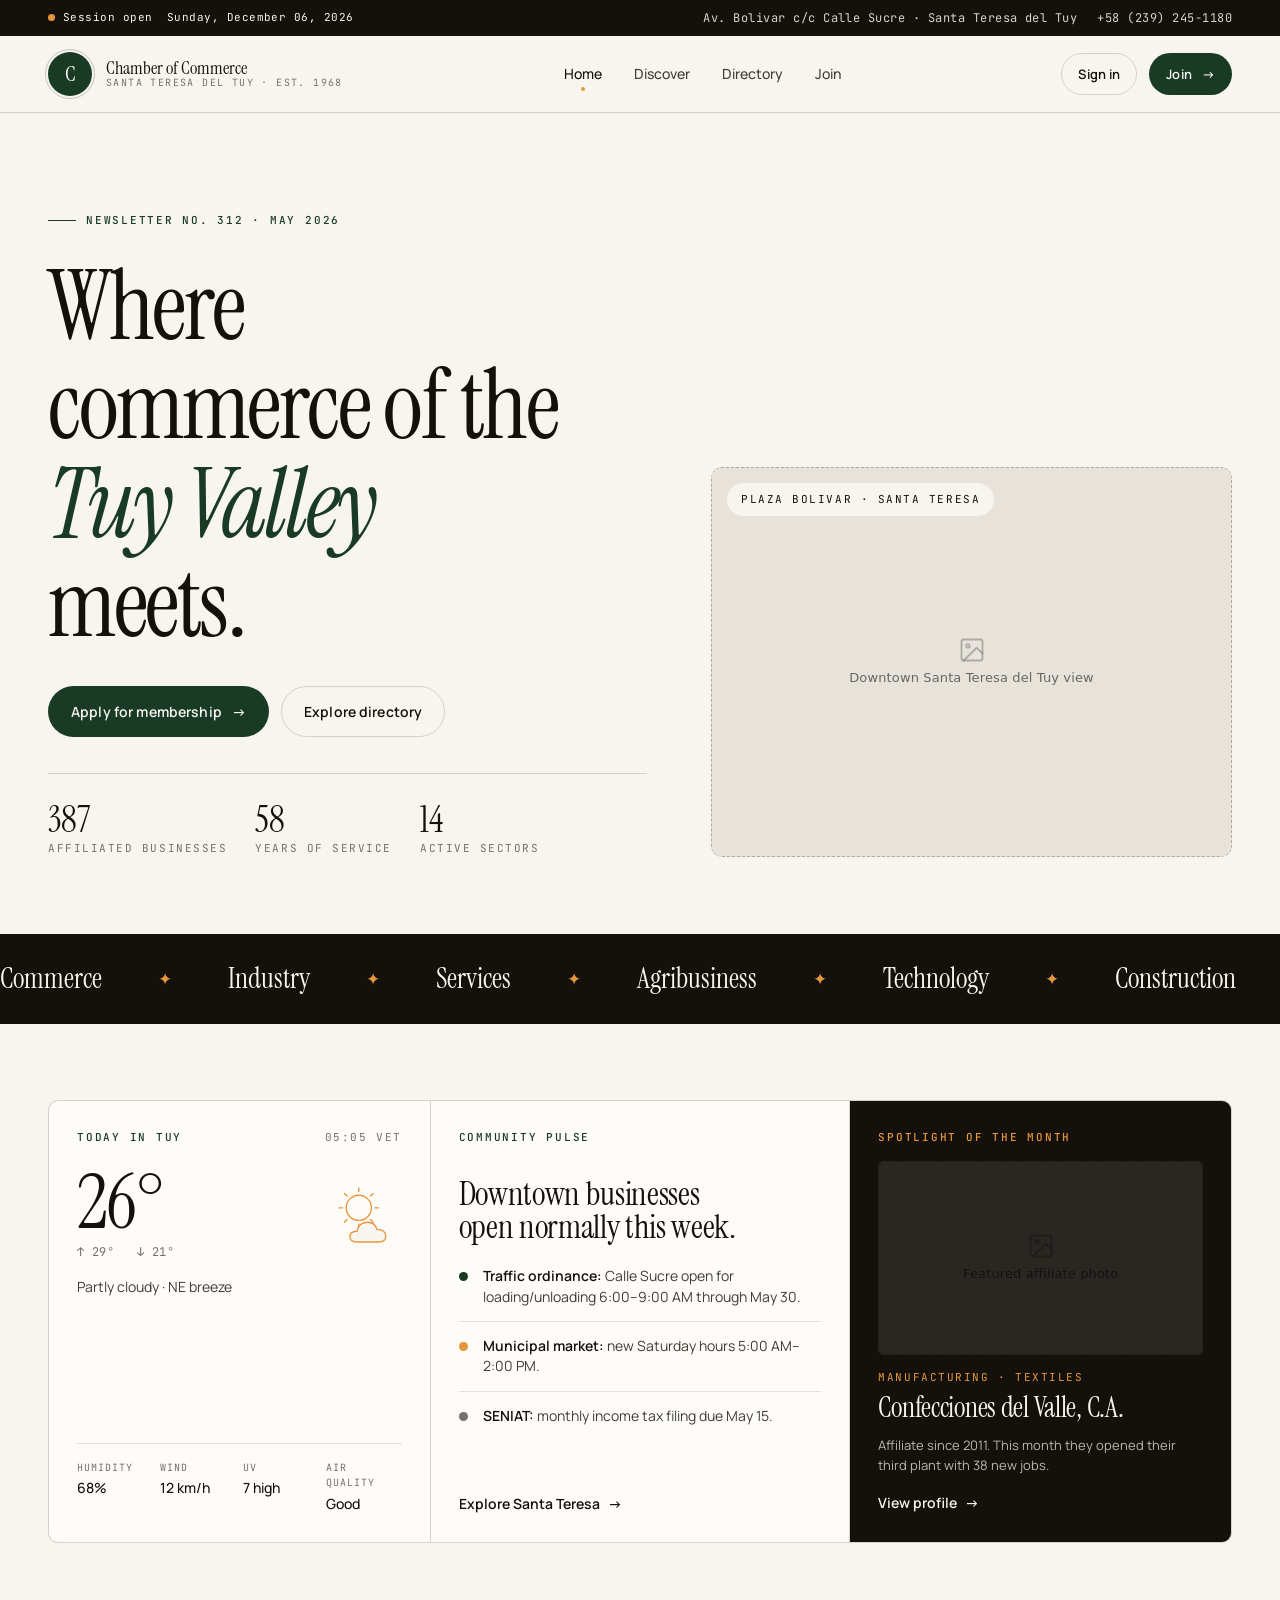
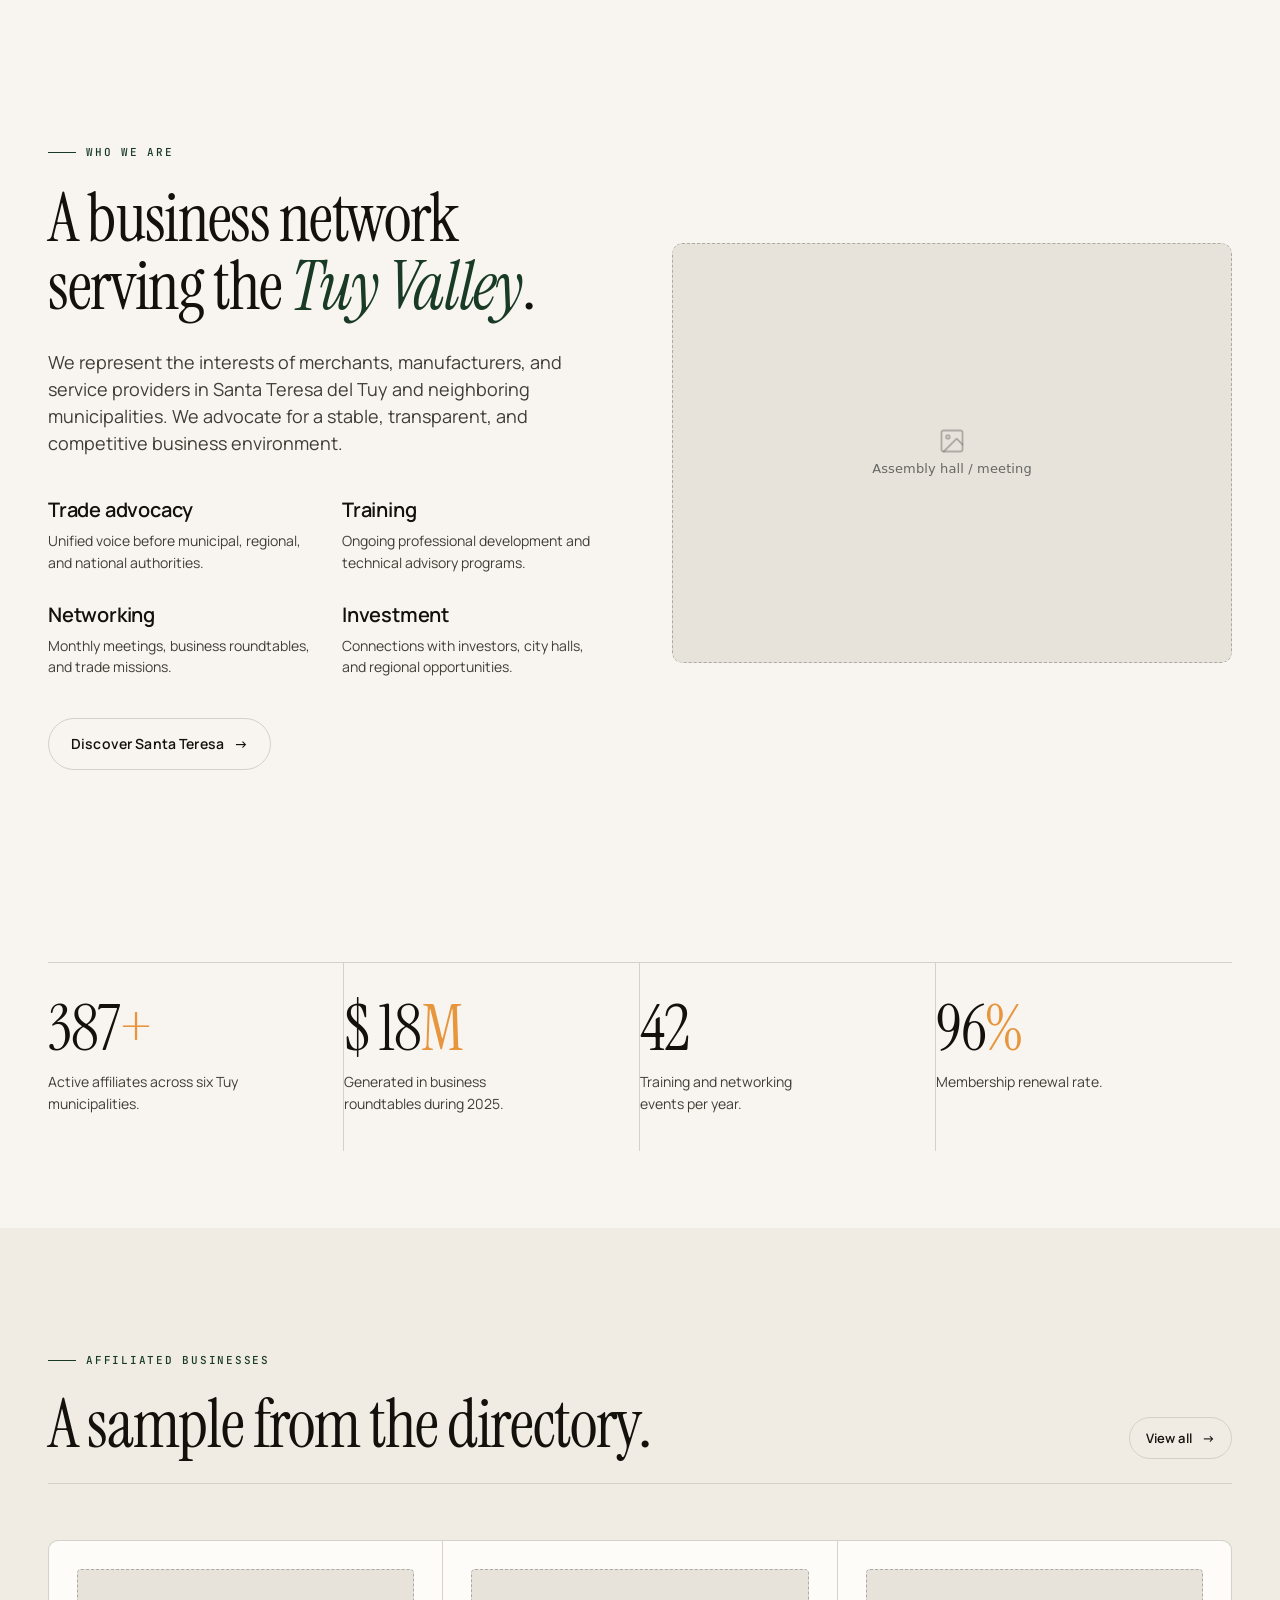
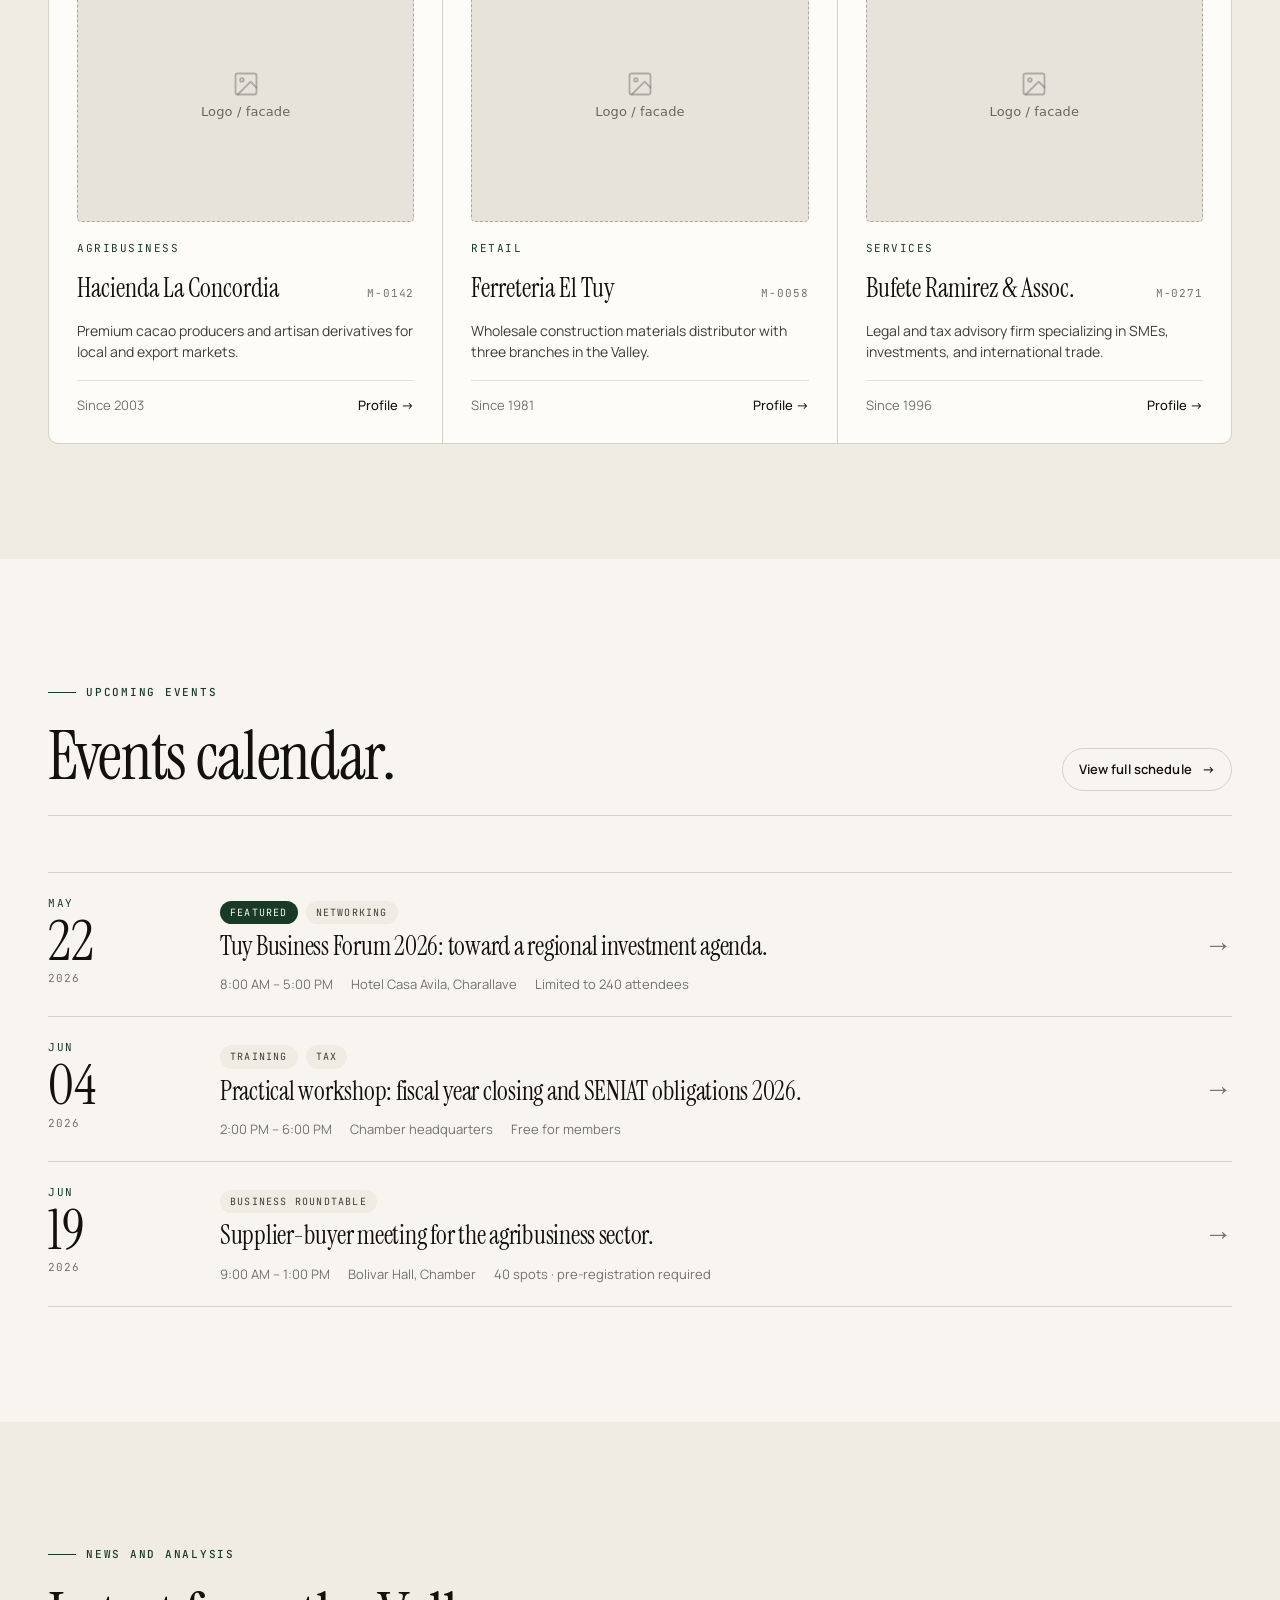
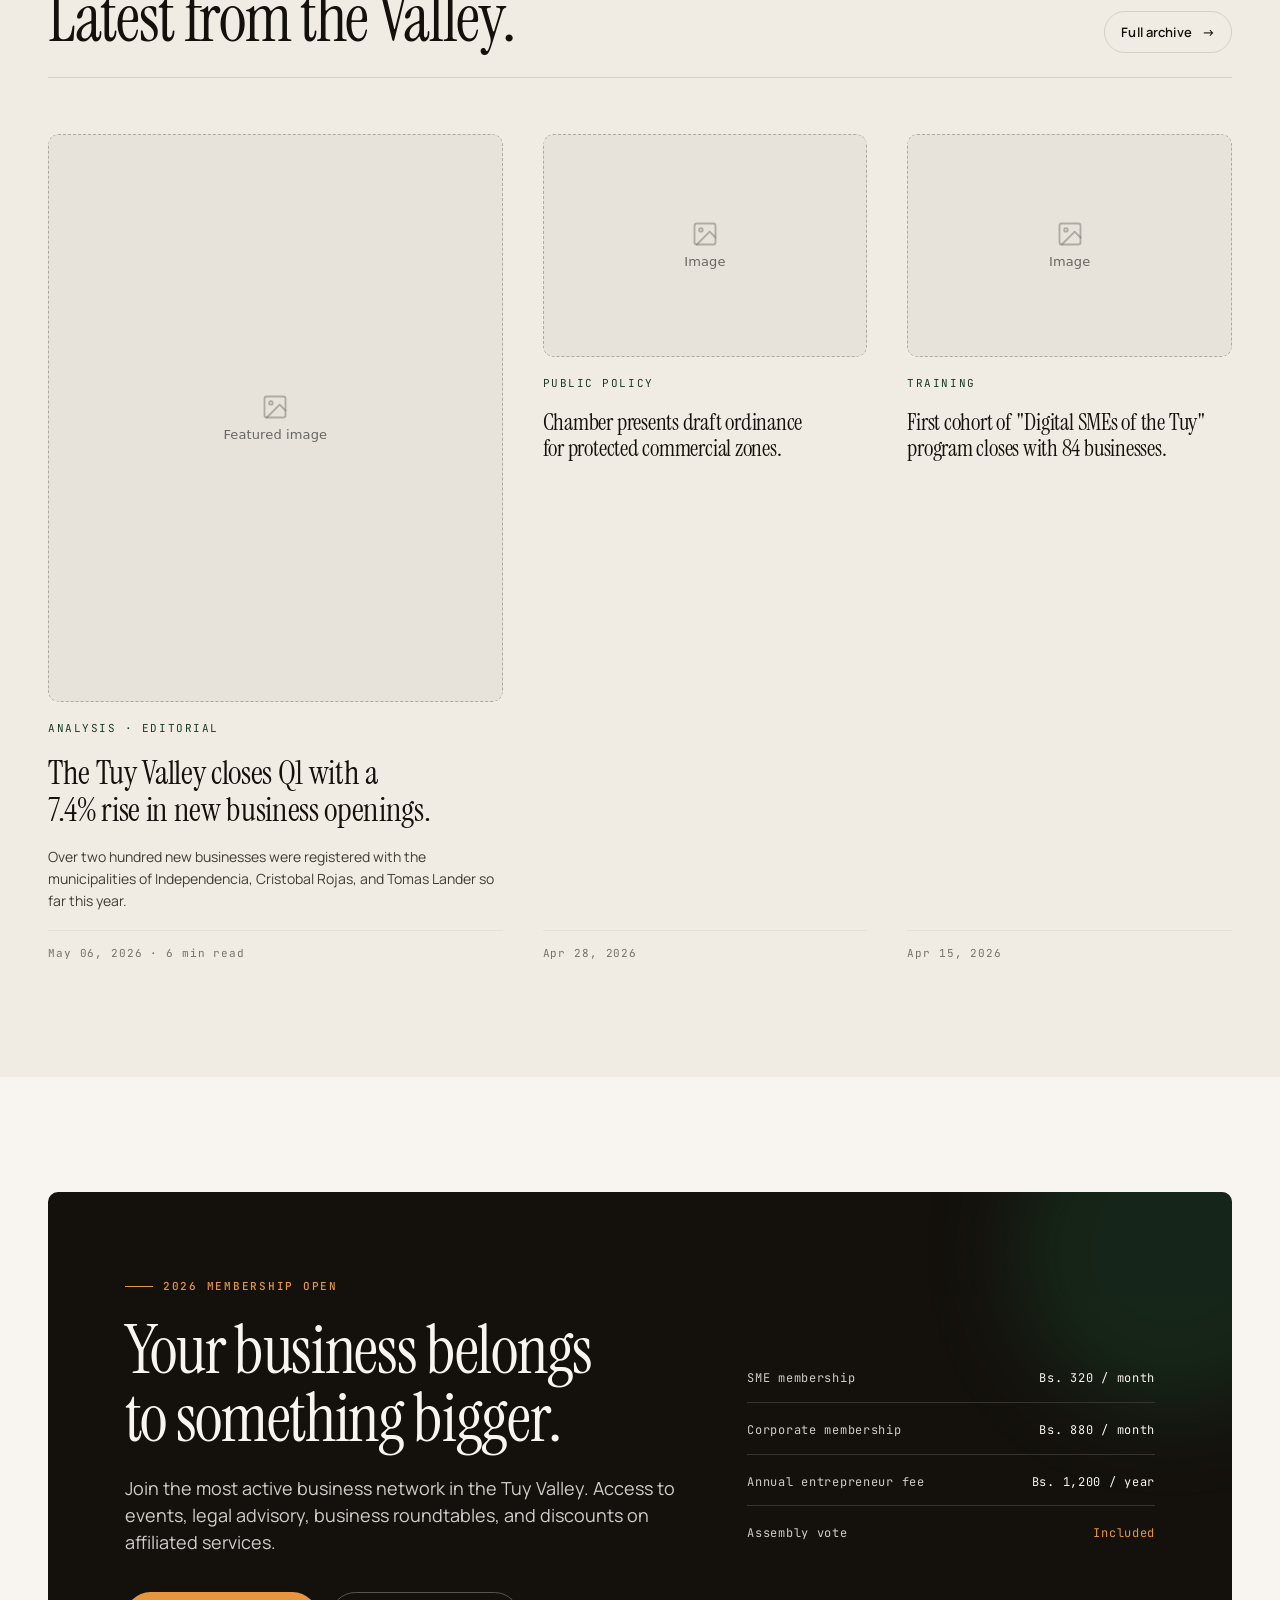
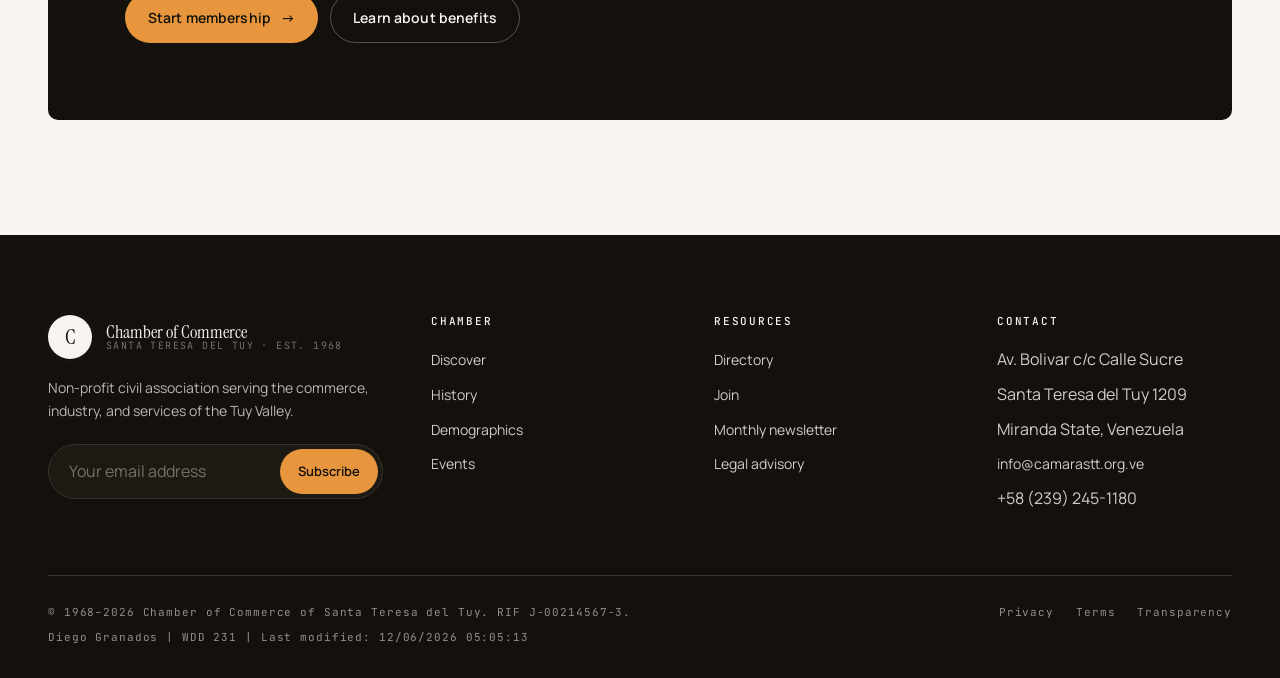
==== commit 476ea8e6: "Update chamber website to English: change HTML language attributes, titles, and metadata for all pag" ====
--- a/chamber/index.html
+++ b/chamber/index.html
@@ -1,13 +1,13 @@
 <!DOCTYPE html>
-<html lang="es-VE">
+<html lang="en">
 <head>
   <meta charset="UTF-8" />
   <meta name="viewport" content="width=device-width, initial-scale=1.0" />
-  <title>Cámara de Comercio de Santa Teresa del Tuy</title>
-  <meta name="description" content="Impulsamos el comercio, la inversión y el desarrollo empresarial del Valle del Tuy desde 1968." />
+  <title>Chamber of Commerce of Santa Teresa del Tuy</title>
+  <meta name="description" content="We drive commerce, investment, and business development in the Tuy Valley since 1968." />
   <meta name="author" content="Diego Granados" />
-  <meta property="og:title" content="Cámara de Comercio de Santa Teresa del Tuy" />
-  <meta property="og:description" content="Impulsamos el comercio, la inversión y el desarrollo empresarial del Valle del Tuy desde 1968." />
+  <meta property="og:title" content="Chamber of Commerce of Santa Teresa del Tuy" />
+  <meta property="og:description" content="We drive commerce, investment, and business development in the Tuy Valley since 1968." />
   <meta property="og:image" content="images/social-home.webp" />
   <meta property="og:url" content="https://diegogranados.github.io/wdd231/chamber/index.html" />
   <link rel="icon" type="image/svg+xml" href="favicon.svg" />
@@ -22,11 +22,11 @@
   <div class="utility">
     <div class="container">
       <div class="util-left">
-        <span><span class="live-dot"></span>Sesión abierta</span>
+        <span><span class="live-dot"></span>Session open</span>
         <span data-live-date>—</span>
       </div>
       <div class="util-right">
-        <span>Av. Bolívar c/c Calle Sucre · Santa Teresa del Tuy</span>
+        <span>Av. Bolivar c/c Calle Sucre · Santa Teresa del Tuy</span>
         <span>+58 (239) 245-1180</span>
       </div>
     </div>
@@ -35,24 +35,24 @@
   <!-- Header / Nav -->
   <header class="site-header">
     <div class="container">
-      <nav class="nav" aria-label="Navegación principal">
-        <a class="brand" href="index.html" aria-label="Inicio">
+      <nav class="nav" aria-label="Main navigation">
+        <a class="brand" href="index.html" aria-label="Home">
           <span class="brand-mark" aria-hidden="true">C</span>
           <span class="brand-name">
-            <span class="l1">Cámara de Comercio</span>
+            <span class="l1">Chamber of Commerce</span>
             <span class="l2">Santa Teresa del Tuy · Est. 1968</span>
           </span>
         </a>
         <ul class="nav-links" id="primary-nav">
-          <li><a href="index.html" class="active">Inicio</a></li>
-          <li><a href="discover.html">Descubrir</a></li>
-          <li><a href="directory.html">Directorio</a></li>
-          <li><a href="join.html">Afiliarse</a></li>
+          <li><a href="index.html" class="active">Home</a></li>
+          <li><a href="discover.html">Discover</a></li>
+          <li><a href="directory.html">Directory</a></li>
+          <li><a href="join.html">Join</a></li>
         </ul>
         <div class="nav-cta">
-          <a class="btn btn-ghost btn-sm" href="join.html">Iniciar sesión</a>
-          <a class="btn btn-primary btn-sm" href="join.html#aplicar">Afiliarse <span class="arrow">→</span></a>
-          <button class="nav-toggle" aria-controls="primary-nav" aria-expanded="false" aria-label="Abrir menú"><span class="bars"></span></button>
+          <a class="btn btn-ghost btn-sm" href="join.html">Sign in</a>
+          <a class="btn btn-primary btn-sm" href="join.html#apply">Join <span class="arrow">→</span></a>
+          <button class="nav-toggle" aria-controls="primary-nav" aria-expanded="false" aria-label="Open menu"><span class="bars"></span></button>
         </div>
       </nav>
     </div>
@@ -63,24 +63,24 @@
     <div class="container">
       <div class="hero-grid">
         <div>
-          <span class="eyebrow">Boletín N.º 312 · Mayo 2026</span>
+          <span class="eyebrow">Newsletter No. 312 · May 2026</span>
           <h1 class="hero-title-mt">
-            Donde el<br />comercio del<br />
-            <span class="alt">Valle del Tuy</span><br />se encuentra.
+            Where<br />commerce of the<br />
+            <span class="alt">Tuy Valley</span><br />meets.
           </h1>
           <div class="hero-actions">
-            <a class="btn btn-primary" href="join.html#aplicar">Solicitar afiliación <span class="arrow">→</span></a>
-            <a class="btn btn-ghost" href="directory.html">Explorar directorio</a>
+            <a class="btn btn-primary" href="join.html#apply">Apply for membership <span class="arrow">→</span></a>
+            <a class="btn btn-ghost" href="directory.html">Explore directory</a>
           </div>
           <div class="hero-meta">
-            <div class="stat"><span class="num">387</span><span class="label">Empresas afiliadas</span></div>
-            <div class="stat"><span class="num">58</span><span class="label">Años de gestión</span></div>
-            <div class="stat"><span class="num">14</span><span class="label">Sectores activos</span></div>
+            <div class="stat"><span class="num">387</span><span class="label">Affiliated businesses</span></div>
+            <div class="stat"><span class="num">58</span><span class="label">Years of service</span></div>
+            <div class="stat"><span class="num">14</span><span class="label">Active sectors</span></div>
           </div>
         </div>
         <div class="hero-image">
-          <span class="badge">Plaza Bolívar · Santa Teresa</span>
-          <image-slot id="hero-photo" placeholder="Vista del centro de Santa Teresa del Tuy" shape="rounded" radius="10"></image-slot>
+          <span class="badge">Plaza Bolivar · Santa Teresa</span>
+          <image-slot id="hero-photo" placeholder="Downtown Santa Teresa del Tuy view" shape="rounded" radius="10"></image-slot>
         </div>
       </div>
     </div>
@@ -89,8 +89,8 @@
   <!-- Marquee -->
   <div class="marquee" aria-hidden="true">
     <div class="marquee-track">
-      <span>Comercio</span><span>Industria</span><span>Servicios</span><span>Agroindustria</span><span>Tecnología</span><span>Construcción</span><span>Turismo</span>
-      <span>Comercio</span><span>Industria</span><span>Servicios</span><span>Agroindustria</span><span>Tecnología</span><span>Construcción</span><span>Turismo</span>
+      <span>Commerce</span><span>Industry</span><span>Services</span><span>Agribusiness</span><span>Technology</span><span>Construction</span><span>Tourism</span>
+      <span>Commerce</span><span>Industry</span><span>Services</span><span>Agribusiness</span><span>Technology</span><span>Construction</span><span>Tourism</span>
     </div>
   </div>
 
@@ -100,7 +100,7 @@
       <div class="today-grid">
         <article class="today-card weather">
           <div class="today-head">
-            <span class="eyebrow no-rule">Hoy en el Tuy</span>
+            <span class="eyebrow no-rule">Today in Tuy</span>
             <span class="today-time" data-live-clock>—</span>
           </div>
           <div class="weather-main">
@@ -126,49 +126,49 @@
               </svg>
             </div>
           </div>
-          <p class="weather-desc">Parcialmente nublado · brisa del NE</p>
+          <p class="weather-desc">Partly cloudy · NE breeze</p>
           <ul class="weather-strip">
-            <li><span class="lbl">Humedad</span><span class="val">68%</span></li>
-            <li><span class="lbl">Viento</span><span class="val">12 km/h</span></li>
-            <li><span class="lbl">UV</span><span class="val">7 alto</span></li>
-            <li><span class="lbl">Calidad aire</span><span class="val">Buena</span></li>
+            <li><span class="lbl">Humidity</span><span class="val">68%</span></li>
+            <li><span class="lbl">Wind</span><span class="val">12 km/h</span></li>
+            <li><span class="lbl">UV</span><span class="val">7 high</span></li>
+            <li><span class="lbl">Air quality</span><span class="val">Good</span></li>
           </ul>
         </article>
 
         <article class="today-card pulse">
-          <span class="eyebrow no-rule">Pulso comunitario</span>
-          <h3 class="pulse-title">El comercio del centro abre con normalidad esta semana.</h3>
+          <span class="eyebrow no-rule">Community pulse</span>
+          <h3 class="pulse-title">Downtown businesses open normally this week.</h3>
           <ul class="pulse-list">
             <li>
               <span class="dot pulse-dot-green"></span>
               <div>
-                <strong>Ordenanza vial:</strong> calle Sucre habilitada para carga/descarga 6:00–9:00 AM hasta el 30 de mayo.
+                <strong>Traffic ordinance:</strong> Calle Sucre open for loading/unloading 6:00–9:00 AM through May 30.
               </div>
             </li>
             <li>
               <span class="dot pulse-dot-amber"></span>
               <div>
-                <strong>Mercado municipal:</strong> nuevos horarios sábado 5:00–14:00.
+                <strong>Municipal market:</strong> new Saturday hours 5:00 AM–2:00 PM.
               </div>
             </li>
             <li>
               <span class="dot pulse-dot-faint"></span>
               <div>
-                <strong>SENIAT:</strong> declaración mensual ISLR vence el 15 de mayo.
+                <strong>SENIAT:</strong> monthly income tax filing due May 15.
               </div>
             </li>
           </ul>
-          <a class="pulse-link" href="discover.html">Explorar Santa Teresa <span class="arrow">→</span></a>
+          <a class="pulse-link" href="discover.html">Explore Santa Teresa <span class="arrow">→</span></a>
         </article>
 
         <article class="today-card spotlight">
-          <span class="eyebrow no-rule spot-eyebrow-amber">Spotlight del mes</span>
-          <div class="spot-img"><image-slot id="spot-photo" placeholder="Foto del afiliado destacado" shape="rounded" radius="8"></image-slot></div>
+          <span class="eyebrow no-rule spot-eyebrow-amber">Spotlight of the month</span>
+          <div class="spot-img"><image-slot id="spot-photo" placeholder="Featured affiliate photo" shape="rounded" radius="8"></image-slot></div>
           <div class="spot-body">
-            <div class="spot-cat">Manufactura · Textil</div>
+            <div class="spot-cat">Manufacturing · Textiles</div>
             <h4 class="spot-title">Confecciones del Valle, C.A.</h4>
-            <p class="text-soft spot-desc">Pyme afiliada desde 2011. Este mes inauguraron su tercera planta con 38 nuevos puestos de trabajo.</p>
-            <a class="pulse-link" href="directory.html">Ver perfil <span class="arrow">→</span></a>
+            <p class="text-soft spot-desc">Affiliate since 2011. This month they opened their third plant with 38 new jobs.</p>
+            <a class="pulse-link" href="directory.html">View profile <span class="arrow">→</span></a>
           </div>
         </article>
       </div>
@@ -180,33 +180,33 @@
     <div class="container">
       <div class="split">
         <div>
-          <span class="eyebrow">Quiénes somos</span>
-          <h2 class="mission-title">Una red empresarial al servicio del <em class="italic-green">Tuy Medio</em>.</h2>
-          <p class="lede mission-lede">Representamos los intereses de comerciantes, industriales y prestadores de servicios de Santa Teresa del Tuy y municipios vecinos. Defendemos un entorno de negocios estable, transparente y competitivo.</p>
+          <span class="eyebrow">Who we are</span>
+          <h2 class="mission-title">A business network serving the <em class="italic-green">Tuy Valley</em>.</h2>
+          <p class="lede mission-lede">We represent the interests of merchants, manufacturers, and service providers in Santa Teresa del Tuy and neighboring municipalities. We advocate for a stable, transparent, and competitive business environment.</p>
           <div class="grid mission-grid">
             <div>
-              <h4>Defensa gremial</h4>
-              <p class="text-soft mission-desc">Voz unificada ante autoridades municipales, regionales y nacionales.</p>
+              <h4>Trade advocacy</h4>
+              <p class="text-soft mission-desc">Unified voice before municipal, regional, and national authorities.</p>
             </div>
             <div>
-              <h4>Capacitación</h4>
-              <p class="text-soft mission-desc">Programas continuos de formación y asesoría técnica.</p>
+              <h4>Training</h4>
+              <p class="text-soft mission-desc">Ongoing professional development and technical advisory programs.</p>
             </div>
             <div>
               <h4>Networking</h4>
-              <p class="text-soft mission-desc">Encuentros mensuales, ruedas de negocio y misiones comerciales.</p>
+              <p class="text-soft mission-desc">Monthly meetings, business roundtables, and trade missions.</p>
             </div>
             <div>
-              <h4>Inversión</h4>
-              <p class="text-soft mission-desc">Conexiones con financistas, alcaldías y oportunidades regionales.</p>
+              <h4>Investment</h4>
+              <p class="text-soft mission-desc">Connections with investors, city halls, and regional opportunities.</p>
             </div>
           </div>
           <div class="mission-cta">
-            <a class="btn btn-ghost" href="discover.html">Descubrir Santa Teresa <span class="arrow">→</span></a>
+            <a class="btn btn-ghost" href="discover.html">Discover Santa Teresa <span class="arrow">→</span></a>
           </div>
         </div>
         <div class="split-img">
-          <image-slot id="mission-photo" placeholder="Salón de sesiones / asamblea" shape="rounded" radius="10"></image-slot>
+          <image-slot id="mission-photo" placeholder="Assembly hall / meeting" shape="rounded" radius="10"></image-slot>
         </div>
       </div>
     </div>
@@ -218,19 +218,19 @@
       <div class="stats">
         <div class="stat-cell">
           <span class="num">387<span class="unit">+</span></span>
-          <span class="desc">Afiliados activos en seis municipios del Tuy.</span>
+          <span class="desc">Active affiliates across six Tuy municipalities.</span>
         </div>
         <div class="stat-cell">
           <span class="num">$ 18<span class="unit">M</span></span>
-          <span class="desc">Movilizados en ruedas de negocio durante 2025.</span>
+          <span class="desc">Generated in business roundtables during 2025.</span>
         </div>
         <div class="stat-cell">
           <span class="num">42</span>
-          <span class="desc">Eventos formativos y de networking al año.</span>
+          <span class="desc">Training and networking events per year.</span>
         </div>
         <div class="stat-cell">
           <span class="num">96<span class="unit">%</span></span>
-          <span class="desc">Tasa de renovación de membresía.</span>
+          <span class="desc">Membership renewal rate.</span>
         </div>
       </div>
     </div>
@@ -241,54 +241,54 @@
     <div class="container">
       <div class="sec-head">
         <div>
-          <span class="eyebrow">Empresas afiliadas</span>
-          <h2 class="section-title-mt">Una muestra del directorio.</h2>
+          <span class="eyebrow">Affiliated businesses</span>
+          <h2 class="section-title-mt">A sample from the directory.</h2>
         </div>
         <div class="right">
-          <a class="btn btn-ghost btn-sm" href="directory.html">Ver todas <span class="arrow">→</span></a>
+          <a class="btn btn-ghost btn-sm" href="directory.html">View all <span class="arrow">→</span></a>
         </div>
       </div>
 
       <div class="dir-grid">
         <article class="dir-card" data-cat="agro">
-          <div class="dir-img"><image-slot id="m1" placeholder="Logo / fachada" shape="rounded" radius="4"></image-slot></div>
-          <div class="dir-cat">Agroindustria</div>
+          <div class="dir-img"><image-slot id="m1" placeholder="Logo / facade" shape="rounded" radius="4"></image-slot></div>
+          <div class="dir-cat">Agribusiness</div>
           <div class="dir-meta">
             <div class="dir-name">Hacienda La Concordia</div>
             <span class="dir-id">M-0142</span>
           </div>
-          <p class="dir-desc">Productores de cacao premium y derivados artesanales para mercado local y exportación.</p>
+          <p class="dir-desc">Premium cacao producers and artisan derivatives for local and export markets.</p>
           <div class="dir-foot">
-            <span>Desde 2003</span>
-            <a href="#">Perfil →</a>
+            <span>Since 2003</span>
+            <a href="#">Profile →</a>
           </div>
         </article>
 
         <article class="dir-card" data-cat="comercio">
-          <div class="dir-img"><image-slot id="m2" placeholder="Logo / fachada" shape="rounded" radius="4"></image-slot></div>
-          <div class="dir-cat">Comercio</div>
+          <div class="dir-img"><image-slot id="m2" placeholder="Logo / facade" shape="rounded" radius="4"></image-slot></div>
+          <div class="dir-cat">Retail</div>
           <div class="dir-meta">
-            <div class="dir-name">Ferretería El Tuy</div>
+            <div class="dir-name">Ferreteria El Tuy</div>
             <span class="dir-id">M-0058</span>
           </div>
-          <p class="dir-desc">Distribuidor mayorista de materiales de construcción con tres sucursales en el Valle.</p>
+          <p class="dir-desc">Wholesale construction materials distributor with three branches in the Valley.</p>
           <div class="dir-foot">
-            <span>Desde 1981</span>
-            <a href="#">Perfil →</a>
+            <span>Since 1981</span>
+            <a href="#">Profile →</a>
           </div>
         </article>
 
         <article class="dir-card" data-cat="servicios">
-          <div class="dir-img"><image-slot id="m3" placeholder="Logo / fachada" shape="rounded" radius="4"></image-slot></div>
-          <div class="dir-cat">Servicios</div>
+          <div class="dir-img"><image-slot id="m3" placeholder="Logo / facade" shape="rounded" radius="4"></image-slot></div>
+          <div class="dir-cat">Services</div>
           <div class="dir-meta">
-            <div class="dir-name">Bufete Ramírez & Asoc.</div>
+            <div class="dir-name">Bufete Ramirez & Assoc.</div>
             <span class="dir-id">M-0271</span>
           </div>
-          <p class="dir-desc">Asesoría legal y tributaria especializada en pymes, inversiones y comercio internacional.</p>
+          <p class="dir-desc">Legal and tax advisory firm specializing in SMEs, investments, and international trade.</p>
           <div class="dir-foot">
-            <span>Desde 1996</span>
-            <a href="#">Perfil →</a>
+            <span>Since 1996</span>
+            <a href="#">Profile →</a>
           </div>
         </article>
       </div>
@@ -300,11 +300,11 @@
     <div class="container">
       <div class="sec-head">
         <div>
-          <span class="eyebrow">Próximos encuentros</span>
-          <h2 class="section-title-mt">Calendario de eventos.</h2>
+          <span class="eyebrow">Upcoming events</span>
+          <h2 class="section-title-mt">Events calendar.</h2>
         </div>
         <div class="right">
-          <a class="btn btn-ghost btn-sm" href="discover.html#eventos">Ver agenda completa <span class="arrow">→</span></a>
+          <a class="btn btn-ghost btn-sm" href="discover.html#events">View full schedule <span class="arrow">→</span></a>
         </div>
       </div>
 
@@ -317,14 +317,14 @@
           </div>
           <div class="event-body">
             <div class="event-tags">
-              <span class="tag featured">Destacado</span>
+              <span class="tag featured">Featured</span>
               <span class="tag">Networking</span>
             </div>
-            <h3>Foro Empresarial Tuy 2026: hacia una agenda regional de inversión.</h3>
+            <h3>Tuy Business Forum 2026: toward a regional investment agenda.</h3>
             <div class="event-meta">
-              <span>● 8:00 – 17:00</span>
-              <span>● Hotel Casa Ávila, Charallave</span>
-              <span>● Cupo limitado · 240 asistentes</span>
+              <span>8:00 AM – 5:00 PM</span>
+              <span>Hotel Casa Avila, Charallave</span>
+              <span>Limited to 240 attendees</span>
             </div>
           </div>
           <span class="event-arrow">→</span>
@@ -338,14 +338,14 @@
           </div>
           <div class="event-body">
             <div class="event-tags">
-              <span class="tag">Capacitación</span>
-              <span class="tag">Tributario</span>
-            </div>
-            <h3>Taller práctico: cierre fiscal y obligaciones SENIAT 2026.</h3>
+              <span class="tag">Training</span>
+              <span class="tag">Tax</span>
+            </div>
+            <h3>Practical workshop: fiscal year closing and SENIAT obligations 2026.</h3>
             <div class="event-meta">
-              <span>● 14:00 – 18:00</span>
-              <span>● Sede de la Cámara</span>
-              <span>● Gratuito para afiliados</span>
+              <span>2:00 PM – 6:00 PM</span>
+              <span>Chamber headquarters</span>
+              <span>Free for members</span>
             </div>
           </div>
           <span class="event-arrow">→</span>
@@ -359,13 +359,13 @@
           </div>
           <div class="event-body">
             <div class="event-tags">
-              <span class="tag">Rueda de negocios</span>
-            </div>
-            <h3>Encuentro proveedor–comprador del sector agroindustrial.</h3>
+              <span class="tag">Business roundtable</span>
+            </div>
+            <h3>Supplier-buyer meeting for the agribusiness sector.</h3>
             <div class="event-meta">
-              <span>● 9:00 – 13:00</span>
-              <span>● Salón Bolívar, Cámara</span>
-              <span>● 40 cupos · inscripción previa</span>
+              <span>9:00 AM – 1:00 PM</span>
+              <span>Bolivar Hall, Chamber</span>
+              <span>40 spots · pre-registration required</span>
             </div>
           </div>
           <span class="event-arrow">→</span>
@@ -379,35 +379,35 @@
     <div class="container">
       <div class="sec-head">
         <div>
-          <span class="eyebrow">Noticias y análisis</span>
-          <h2 class="section-title-mt">Lo último del Valle.</h2>
+          <span class="eyebrow">News and analysis</span>
+          <h2 class="section-title-mt">Latest from the Valley.</h2>
         </div>
         <div class="right">
-          <a class="btn btn-ghost btn-sm" href="#">Archivo completo <span class="arrow">→</span></a>
+          <a class="btn btn-ghost btn-sm" href="#">Full archive <span class="arrow">→</span></a>
         </div>
       </div>
 
       <div class="news-grid">
         <article class="news-item featured">
-          <div class="news-img"><image-slot id="n1" placeholder="Imagen destacada" shape="rounded" radius="10"></image-slot></div>
-          <span class="news-cat">Análisis · Editorial</span>
-          <h3>El Tuy Medio cierra el primer trimestre con un alza del 7,4% en aperturas comerciales.</h3>
-          <p class="text-soft news-desc">Más de doscientos nuevos negocios fueron registrados ante las alcaldías de Independencia, Cristóbal Rojas y Tomás Lander en lo que va del año.</p>
-          <div class="news-meta">06 may 2026 · Lectura 6 min</div>
+          <div class="news-img"><image-slot id="n1" placeholder="Featured image" shape="rounded" radius="10"></image-slot></div>
+          <span class="news-cat">Analysis · Editorial</span>
+          <h3>The Tuy Valley closes Q1 with a 7.4% rise in new business openings.</h3>
+          <p class="text-soft news-desc">Over two hundred new businesses were registered with the municipalities of Independencia, Cristobal Rojas, and Tomas Lander so far this year.</p>
+          <div class="news-meta">May 06, 2026 · 6 min read</div>
         </article>
 
         <article class="news-item">
-          <div class="news-img"><image-slot id="n2" placeholder="Imagen" shape="rounded" radius="10"></image-slot></div>
-          <span class="news-cat">Política pública</span>
-          <h3>Cámara presenta propuesta de ordenanza para zonas comerciales protegidas.</h3>
-          <div class="news-meta">28 abr 2026</div>
+          <div class="news-img"><image-slot id="n2" placeholder="Image" shape="rounded" radius="10"></image-slot></div>
+          <span class="news-cat">Public policy</span>
+          <h3>Chamber presents draft ordinance for protected commercial zones.</h3>
+          <div class="news-meta">Apr 28, 2026</div>
         </article>
 
         <article class="news-item">
-          <div class="news-img"><image-slot id="n3" placeholder="Imagen" shape="rounded" radius="10"></image-slot></div>
-          <span class="news-cat">Capacitación</span>
-          <h3>Cierra primera cohorte del programa “Pymes Digitales del Tuy” con 84 empresas.</h3>
-          <div class="news-meta">15 abr 2026</div>
+          <div class="news-img"><image-slot id="n3" placeholder="Image" shape="rounded" radius="10"></image-slot></div>
+          <span class="news-cat">Training</span>
+          <h3>First cohort of "Digital SMEs of the Tuy" program closes with 84 businesses.</h3>
+          <div class="news-meta">Apr 15, 2026</div>
         </article>
       </div>
     </div>
@@ -418,20 +418,20 @@
     <div class="container">
       <div class="cta-band">
         <div>
-          <span class="eyebrow">Membresía 2026 abierta</span>
-          <h2 class="section-title-mt">Su empresa pertenece a algo más grande.</h2>
-          <p class="lede section-lede-mt">Únase a la red empresarial más activa del Tuy Medio. Acceso a eventos, asesoría legal, ruedas de negocio y descuentos en servicios afiliados.</p>
+          <span class="eyebrow">2026 membership open</span>
+          <h2 class="section-title-mt">Your business belongs to something bigger.</h2>
+          <p class="lede section-lede-mt">Join the most active business network in the Tuy Valley. Access to events, legal advisory, business roundtables, and discounts on affiliated services.</p>
           <div class="actions section-actions-mt">
-            <a class="btn btn-amber" href="join.html#aplicar">Comenzar afiliación <span class="arrow">→</span></a>
-            <a class="btn btn-ghost" href="join.html#beneficios">Conocer beneficios</a>
+            <a class="btn btn-amber" href="join.html#apply">Start membership <span class="arrow">→</span></a>
+            <a class="btn btn-ghost" href="join.html#benefits">Learn about benefits</a>
           </div>
         </div>
         <div>
           <ul class="cta-list">
-            <li><span>Afiliación pyme</span><span class="val">Bs. 320 / mes</span></li>
-            <li><span>Afiliación corporativa</span><span class="val">Bs. 880 / mes</span></li>
-            <li><span>Cuota anual emprendedor</span><span class="val">Bs. 1.200 / año</span></li>
-            <li><span>Voto en asamblea</span><span class="val-amber">Incluido</span></li>
+            <li><span>SME membership</span><span class="val">Bs. 320 / month</span></li>
+            <li><span>Corporate membership</span><span class="val">Bs. 880 / month</span></li>
+            <li><span>Annual entrepreneur fee</span><span class="val">Bs. 1,200 / year</span></li>
+            <li><span>Assembly vote</span><span class="val-amber">Included</span></li>
           </ul>
         </div>
       </div>
@@ -446,55 +446,55 @@
           <div class="brand">
             <span class="brand-mark" aria-hidden="true">C</span>
             <span class="brand-name">
-              <span class="l1">Cámara de Comercio</span>
+              <span class="l1">Chamber of Commerce</span>
               <span class="l2">Santa Teresa del Tuy · Est. 1968</span>
             </span>
           </div>
-          <p>Asociación civil sin fines de lucro al servicio del comercio, la industria y los servicios del Valle del Tuy.</p>
-          <form class="newsletter" onsubmit="event.preventDefault(); this.querySelector('input').value=''; this.querySelector('button').textContent='Suscrito ✓';">
-            <input type="email" placeholder="Su correo electrónico" required />
-            <button type="submit">Suscribir</button>
+          <p>Non-profit civil association serving the commerce, industry, and services of the Tuy Valley.</p>
+          <form class="newsletter" onsubmit="event.preventDefault(); this.querySelector('input').value=''; this.querySelector('button').textContent='Subscribed';">
+            <input type="email" placeholder="Your email address" required />
+            <button type="submit">Subscribe</button>
           </form>
         </div>
         <div>
-          <h5>Cámara</h5>
+          <h4>Chamber</h4>
           <ul>
-            <li><a href="discover.html">Descubrir</a></li>
-            <li><a href="discover.html#historia">Historia</a></li>
-            <li><a href="discover.html#demografia">Demografía</a></li>
-            <li><a href="discover.html#eventos">Eventos</a></li>
+            <li><a href="discover.html">Discover</a></li>
+            <li><a href="discover.html#history">History</a></li>
+            <li><a href="discover.html#demographics">Demographics</a></li>
+            <li><a href="discover.html#events">Events</a></li>
           </ul>
         </div>
         <div>
-          <h5>Recursos</h5>
+          <h4>Resources</h4>
           <ul>
-            <li><a href="directory.html">Directorio</a></li>
-            <li><a href="join.html">Afiliarse</a></li>
-            <li><a href="#">Boletín mensual</a></li>
-            <li><a href="#">Asesoría legal</a></li>
+            <li><a href="directory.html">Directory</a></li>
+            <li><a href="join.html">Join</a></li>
+            <li><a href="#">Monthly newsletter</a></li>
+            <li><a href="#">Legal advisory</a></li>
           </ul>
         </div>
         <div>
-          <h5>Contacto</h5>
+          <h4>Contact</h4>
           <ul>
-            <li>Av. Bolívar c/c Calle Sucre</li>
+            <li>Av. Bolivar c/c Calle Sucre</li>
             <li>Santa Teresa del Tuy 1209</li>
-            <li>Estado Miranda, Venezuela</li>
+            <li>Miranda State, Venezuela</li>
             <li><a href="mailto:info@camarastt.org.ve">info@camarastt.org.ve</a></li>
             <li>+58 (239) 245-1180</li>
           </ul>
         </div>
       </div>
       <div class="footer-bottom">
-        <span>&copy; 1968–<span id="copyright-year"></span> Cámara de Comercio de Santa Teresa del Tuy. RIF J-00214567-3.</span>
+        <span>&copy; 1968–<span id="copyright-year"></span> Chamber of Commerce of Santa Teresa del Tuy. RIF J-00214567-3.</span>
         <div class="legal">
-          <a href="#">Privacidad</a>
-          <a href="#">Términos</a>
-          <a href="#">Transparencia</a>
+          <a href="#">Privacy</a>
+          <a href="#">Terms</a>
+          <a href="#">Transparency</a>
         </div>
       </div>
       <div class="footer-dev">
-        Diego Granados | WDD 231 | Última modificación: <span id="last-modified"></span>
+        Diego Granados | WDD 231 | Last modified: <span id="last-modified"></span>
       </div>
     </div>
   </footer>
--- a/chamber/styles/small.css
+++ b/chamber/styles/small.css
@@ -818,7 +818,7 @@
   padding-bottom: 64px;
   border-bottom: 1px solid oklch(0.32 0.01 85);
 }
-.footer-grid h5 {
+.footer-grid h4 {
   font-family: var(--f-mono);
   font-size: 11px;
   letter-spacing: 0.16em;
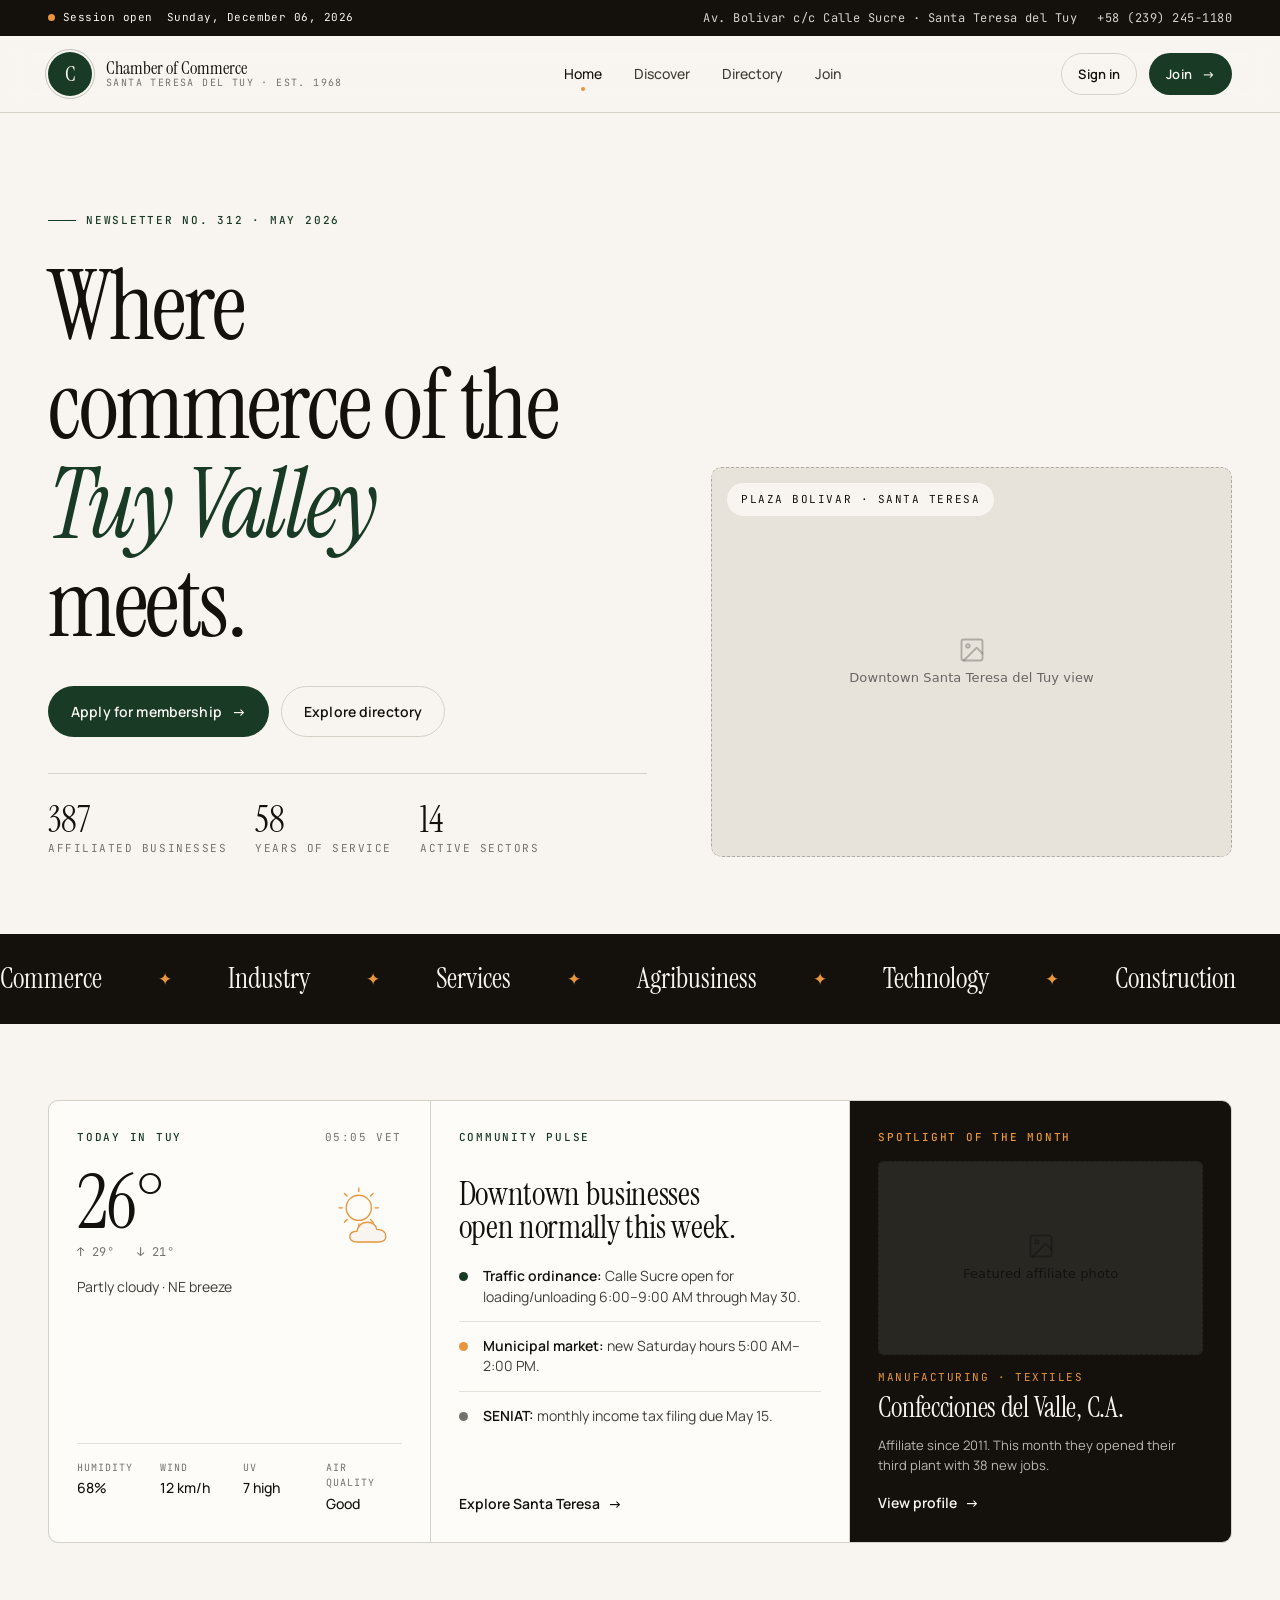
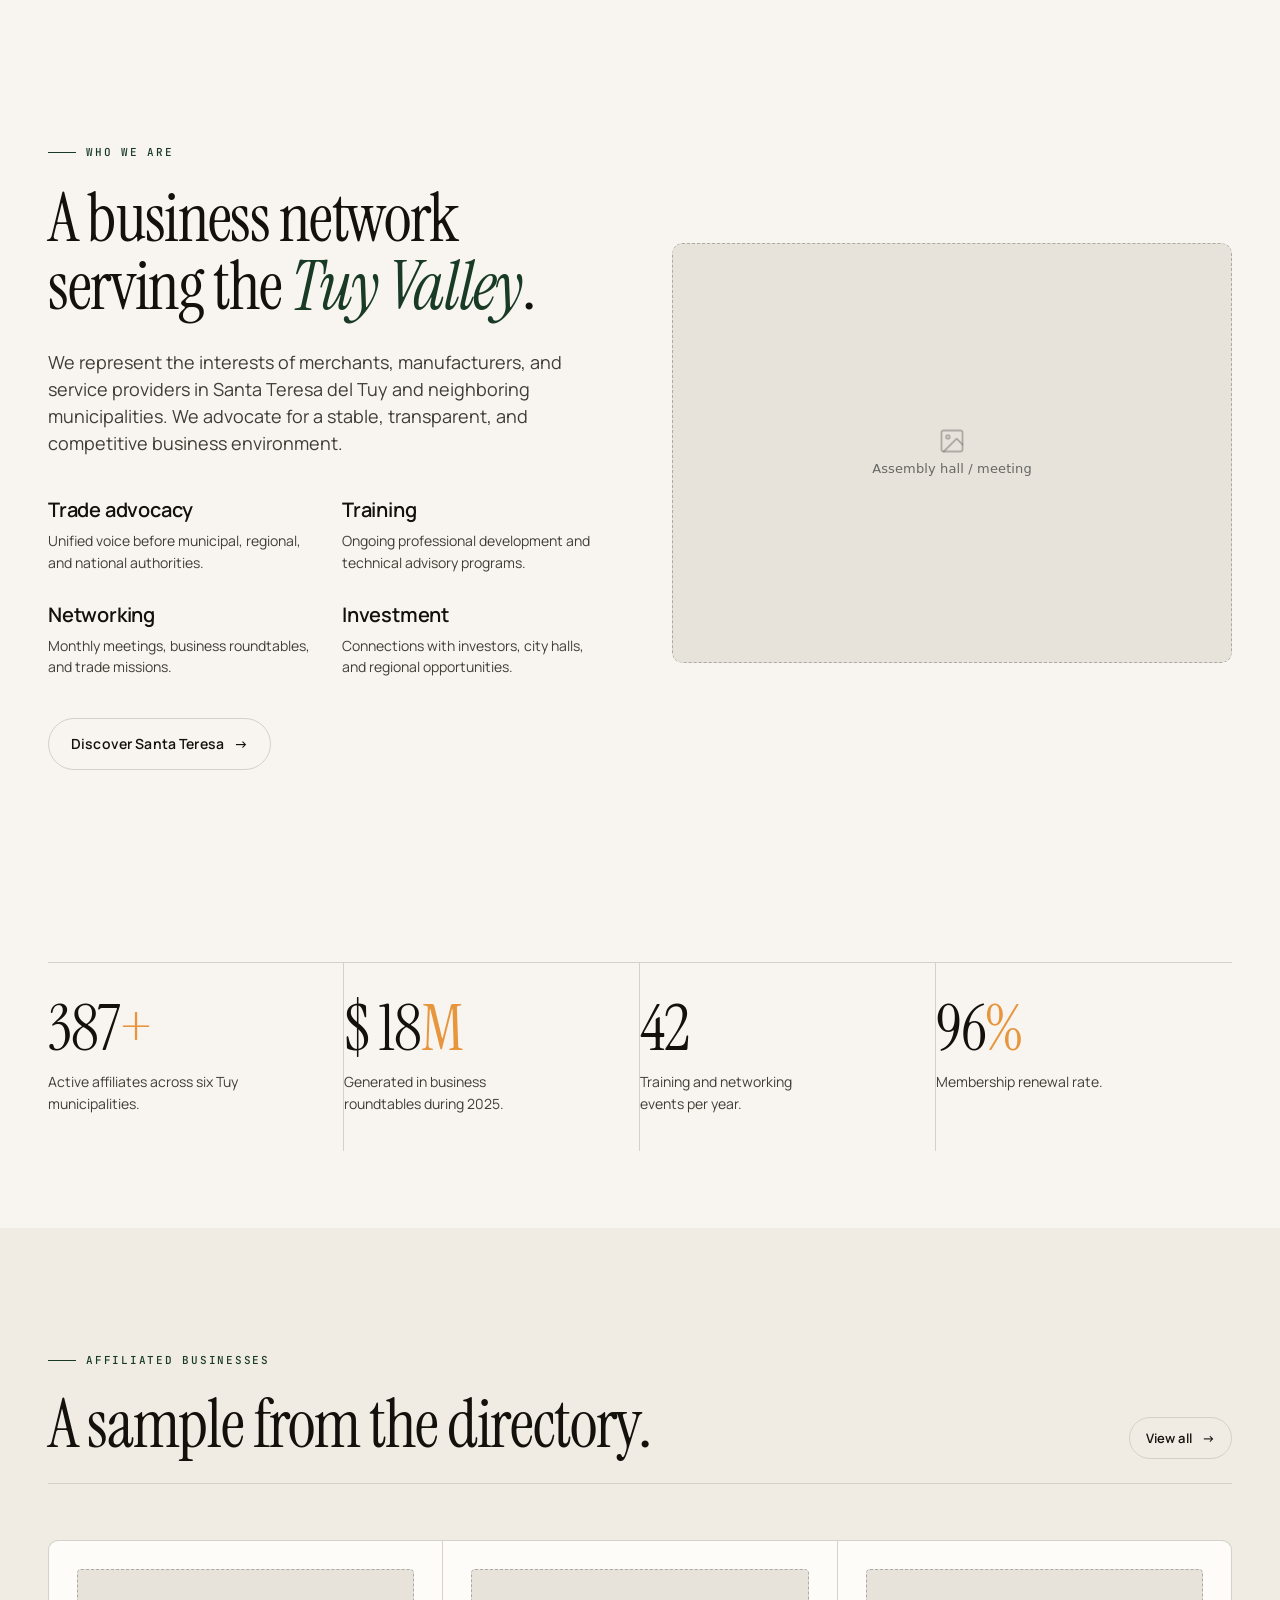
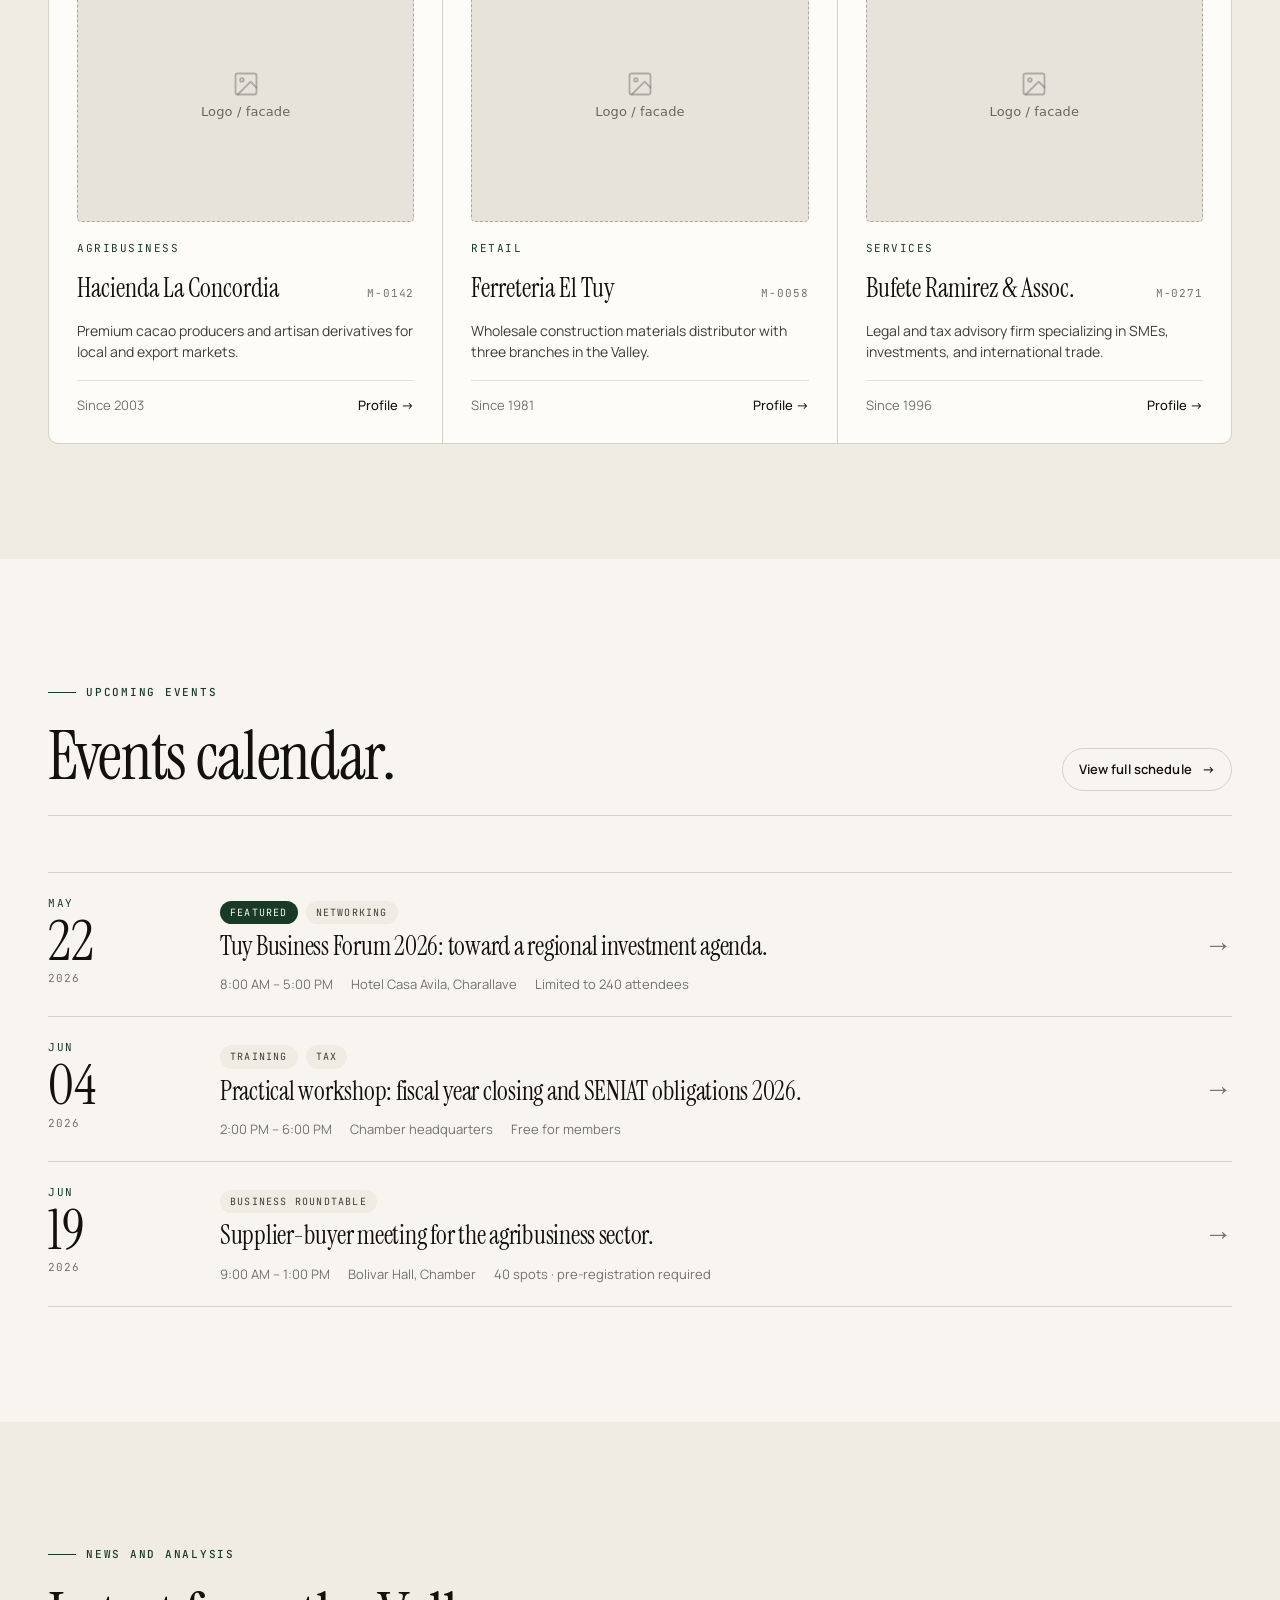
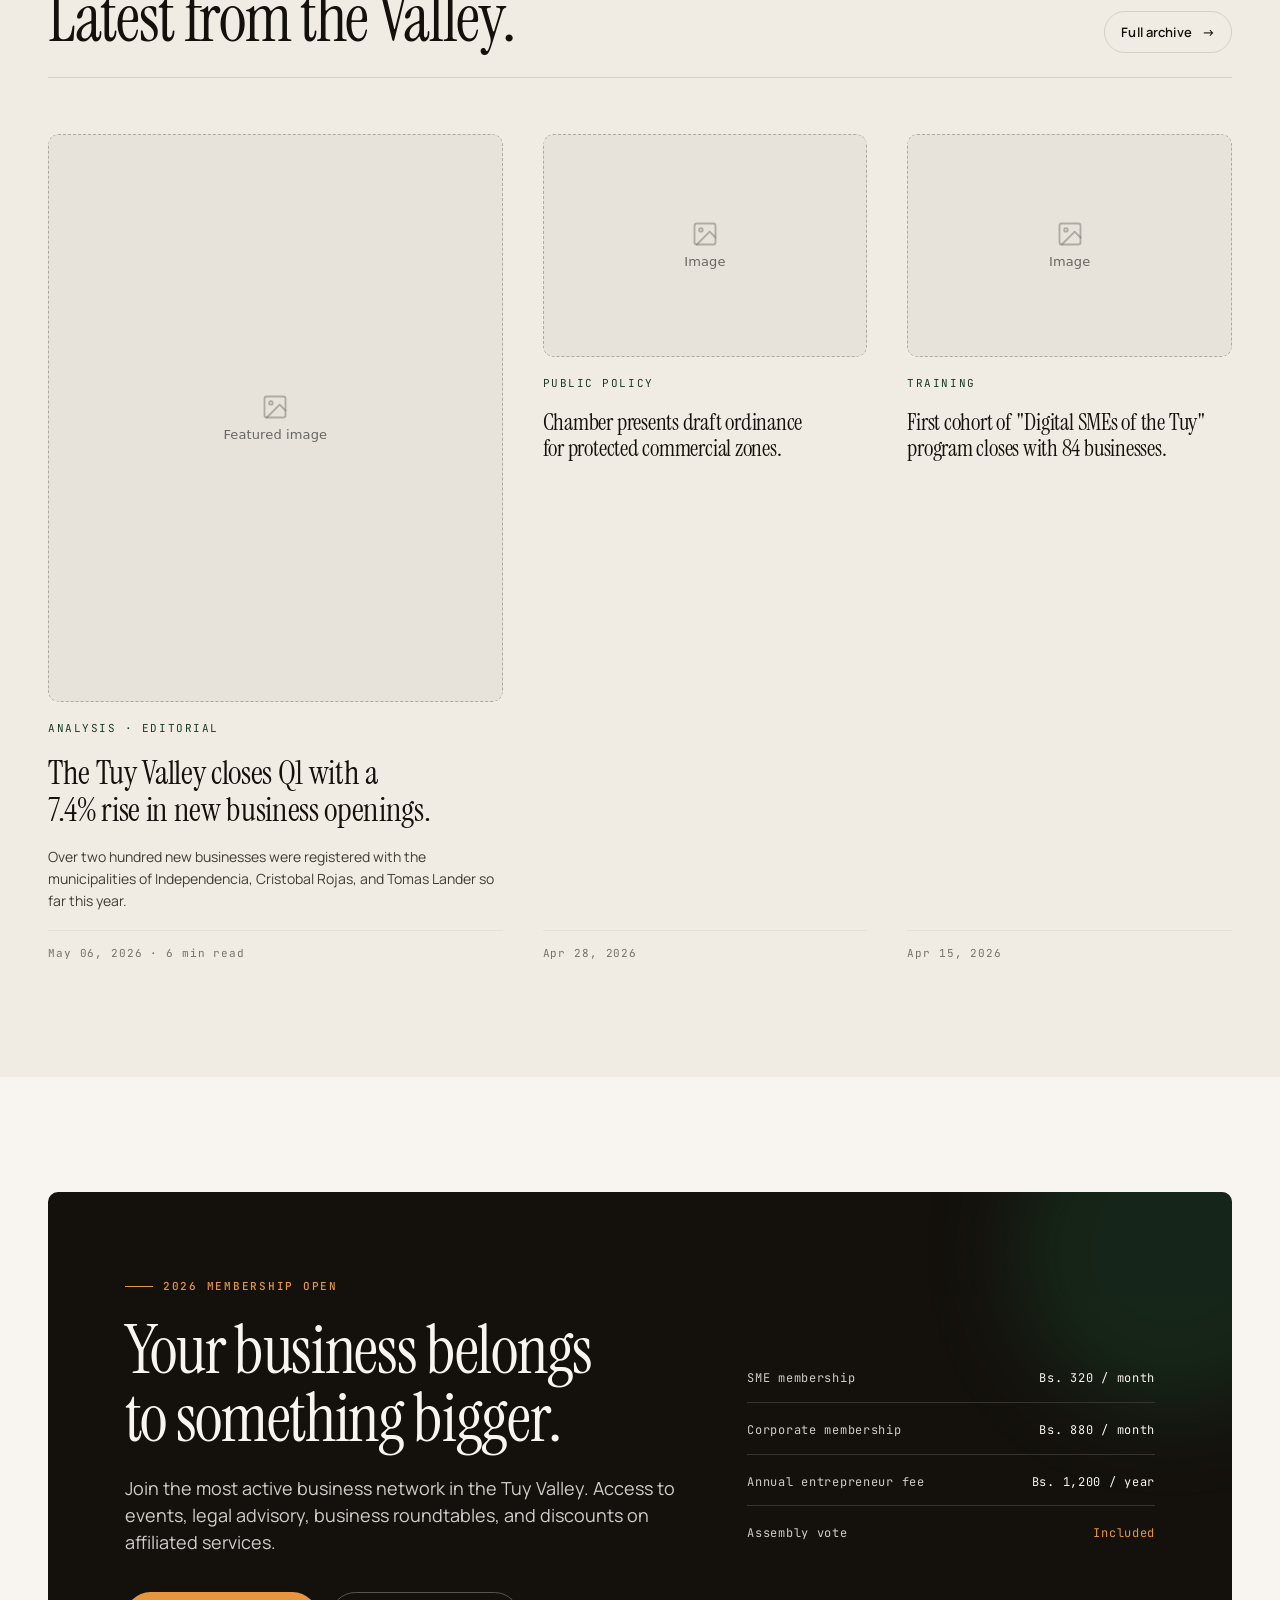
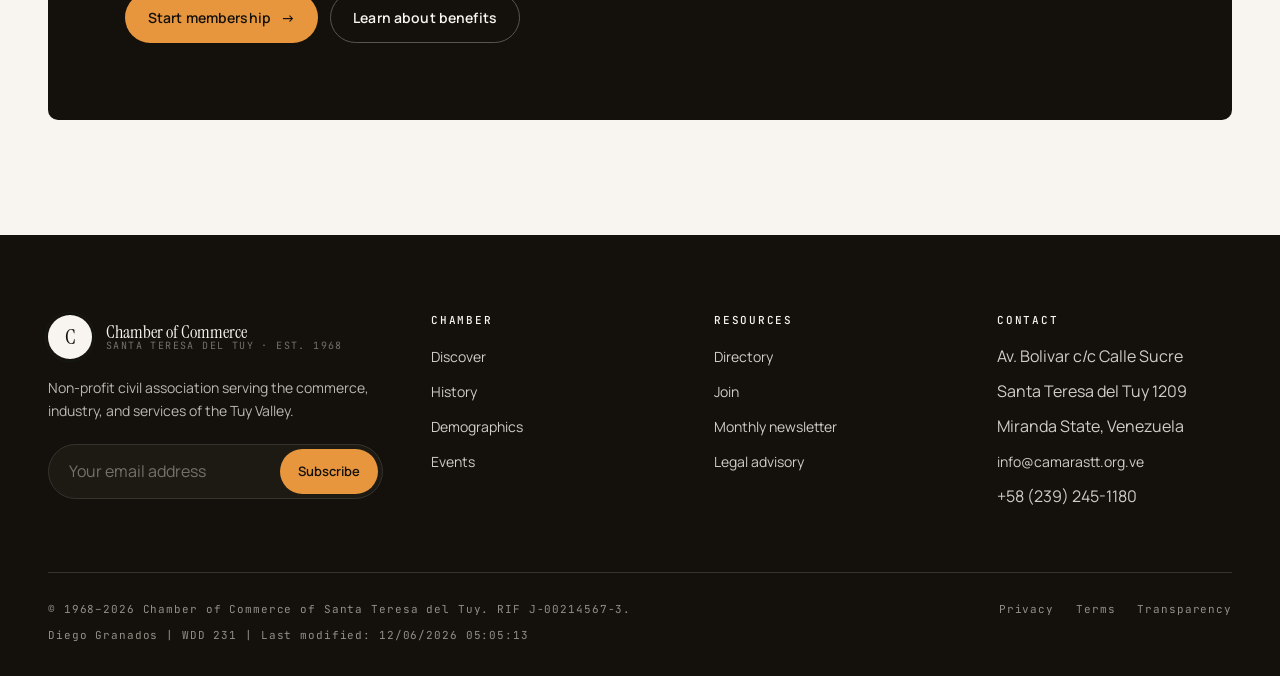
==== commit 57776dcc: "Enhance chamber website: update Open Graph image URLs to use absolute paths, add Google Fonts precon" ====
--- a/chamber/index.html
+++ b/chamber/index.html
@@ -8,9 +8,12 @@
   <meta name="author" content="Diego Granados" />
   <meta property="og:title" content="Chamber of Commerce of Santa Teresa del Tuy" />
   <meta property="og:description" content="We drive commerce, investment, and business development in the Tuy Valley since 1968." />
-  <meta property="og:image" content="images/social-home.webp" />
+  <meta property="og:image" content="https://diegogranados.github.io/wdd231/chamber/images/social-home.webp" />
   <meta property="og:url" content="https://diegogranados.github.io/wdd231/chamber/index.html" />
   <link rel="icon" type="image/svg+xml" href="favicon.svg" />
+  <link rel="preconnect" href="https://fonts.googleapis.com">
+  <link rel="preconnect" href="https://fonts.gstatic.com" crossorigin>
+  <link href="https://fonts.googleapis.com/css2?family=Instrument+Serif:ital@0;1&family=Manrope:wght@300;400;500;600;700;800&family=JetBrains+Mono:wght@400;500&display=swap" rel="stylesheet">
   <link rel="stylesheet" href="styles/normalize.css" />
   <link rel="stylesheet" href="styles/small.css" />
   <link rel="stylesheet" href="styles/larger.css" />
@@ -57,6 +60,8 @@
       </nav>
     </div>
   </header>
+
+  <main>
 
   <!-- Hero -->
   <section class="hero">
@@ -438,6 +443,8 @@
     </div>
   </section>
 
+  </main>
+
   <!-- Footer -->
   <footer class="site-footer">
     <div class="container">
@@ -457,7 +464,7 @@
           </form>
         </div>
         <div>
-          <h4>Chamber</h4>
+          <h3>Chamber</h3>
           <ul>
             <li><a href="discover.html">Discover</a></li>
             <li><a href="discover.html#history">History</a></li>
@@ -466,7 +473,7 @@
           </ul>
         </div>
         <div>
-          <h4>Resources</h4>
+          <h3>Resources</h3>
           <ul>
             <li><a href="directory.html">Directory</a></li>
             <li><a href="join.html">Join</a></li>
@@ -475,7 +482,7 @@
           </ul>
         </div>
         <div>
-          <h4>Contact</h4>
+          <h3>Contact</h3>
           <ul>
             <li>Av. Bolivar c/c Calle Sucre</li>
             <li>Santa Teresa del Tuy 1209</li>
--- a/chamber/styles/small.css
+++ b/chamber/styles/small.css
@@ -2,8 +2,6 @@
    Cámara de Comercio de Santa Teresa del Tuy — Shared Styles
    Modern, business-forward, civic editorial
    ========================================================================== */
-
-@import url('https://fonts.googleapis.com/css2?family=Instrument+Serif:ital@0;1&family=Manrope:wght@300;400;500;600;700;800&family=JetBrains+Mono:wght@400;500&display=swap');
 
 /* ---------- Tokens ---------- */
 :root {
@@ -818,7 +816,7 @@
   padding-bottom: 64px;
   border-bottom: 1px solid oklch(0.32 0.01 85);
 }
-.footer-grid h4 {
+.footer-grid h3 {
   font-family: var(--f-mono);
   font-size: 11px;
   letter-spacing: 0.16em;
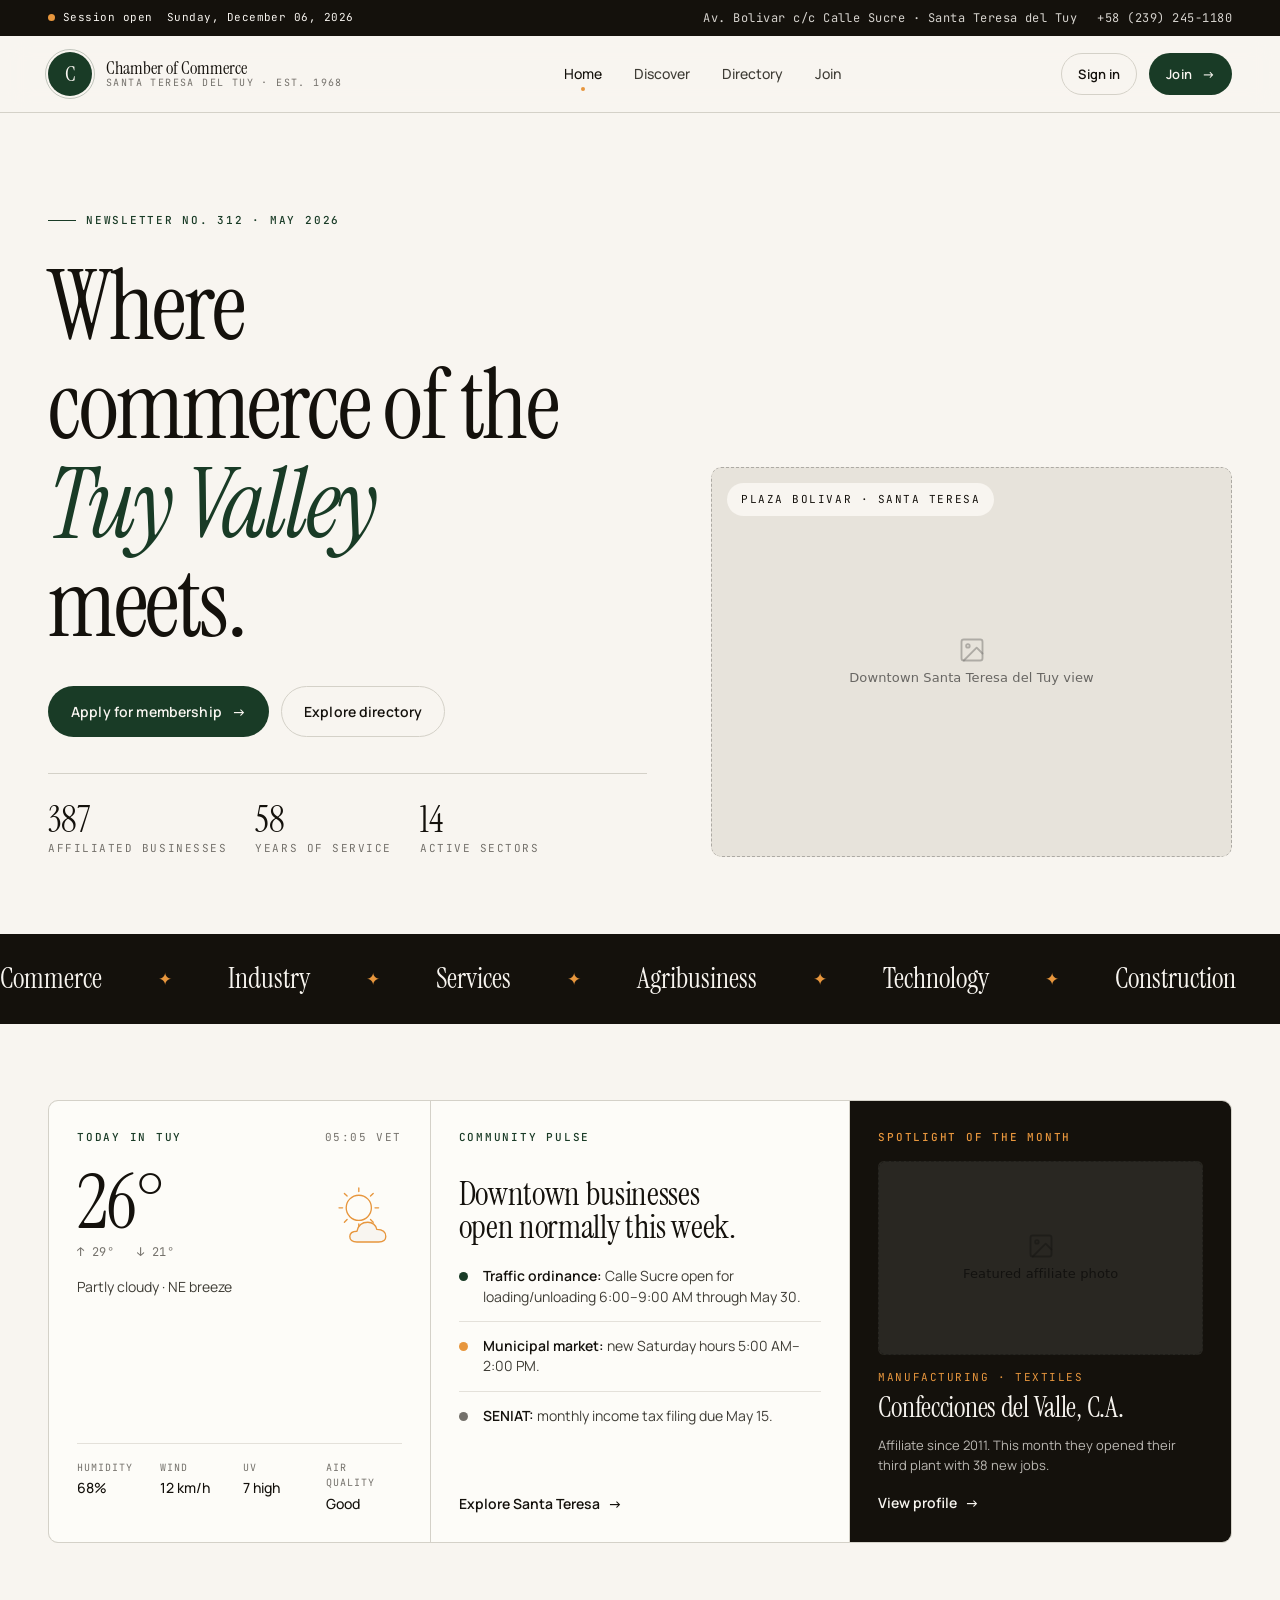
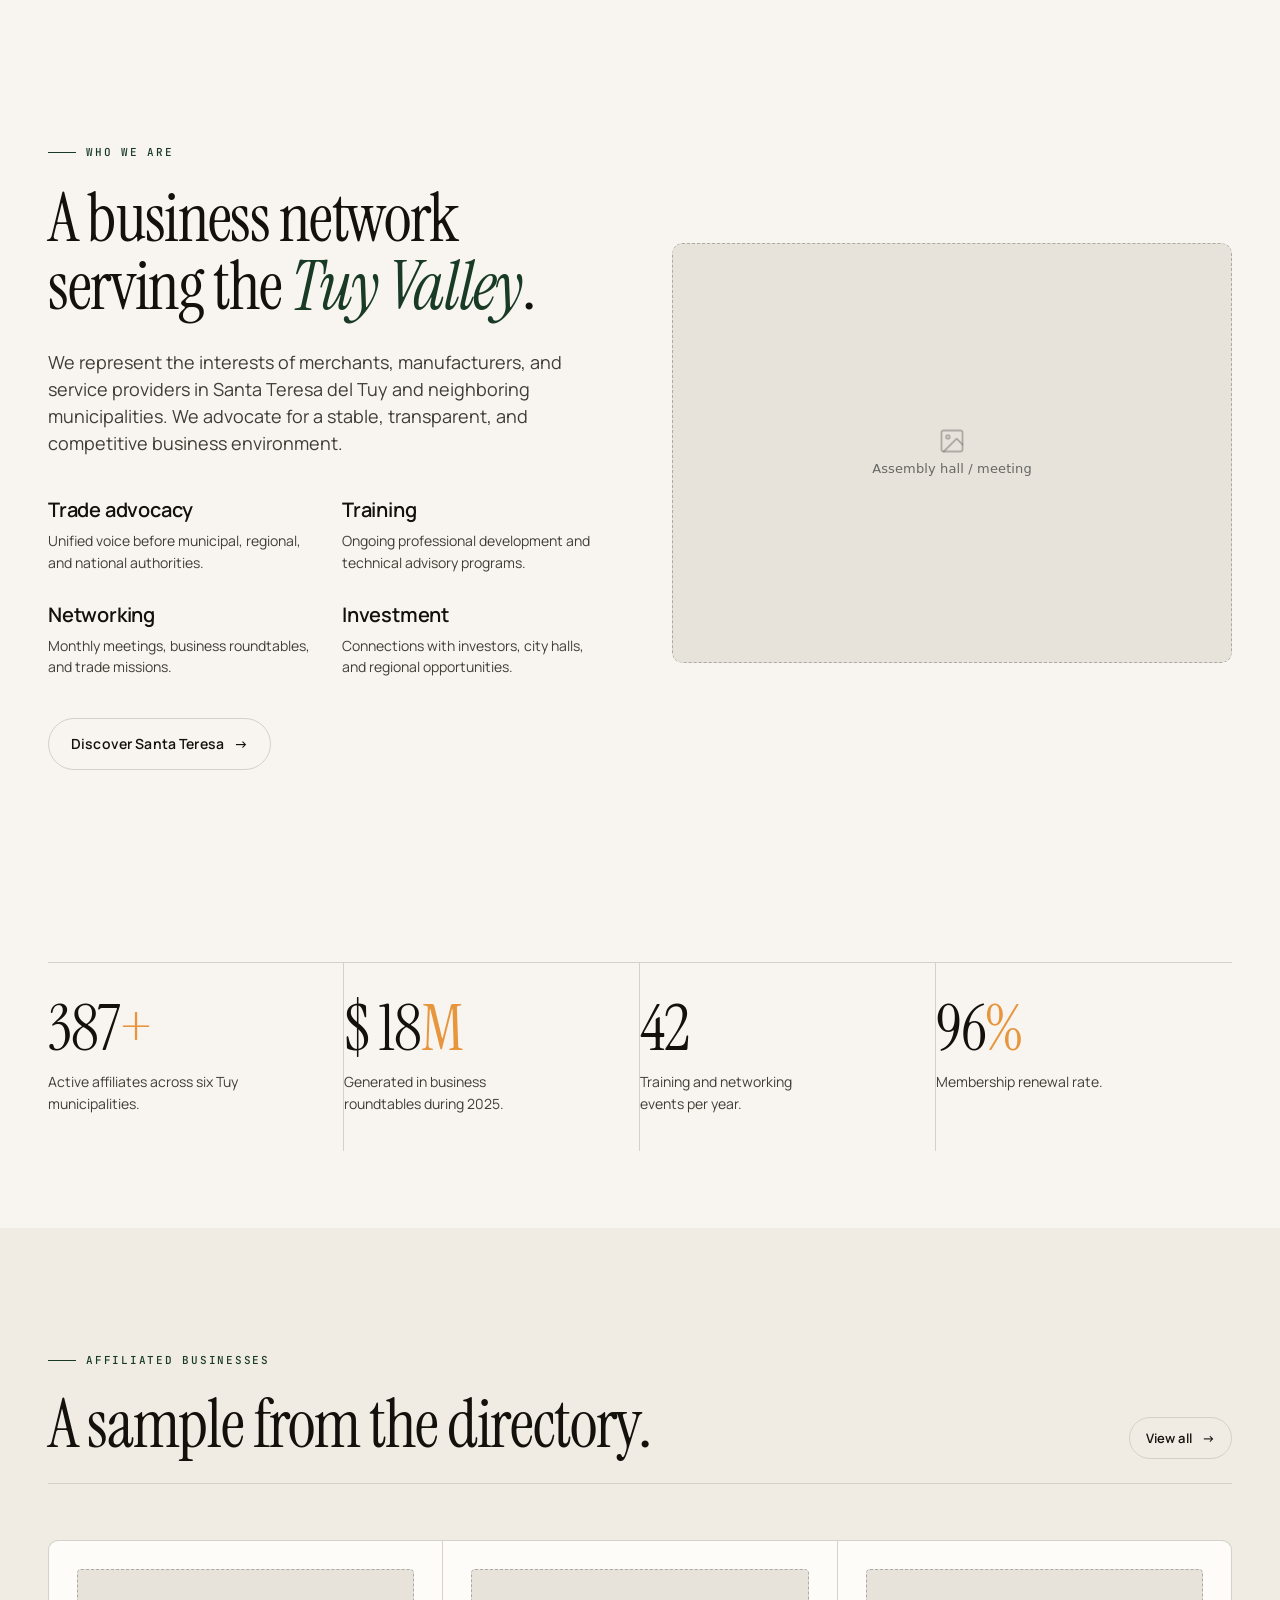
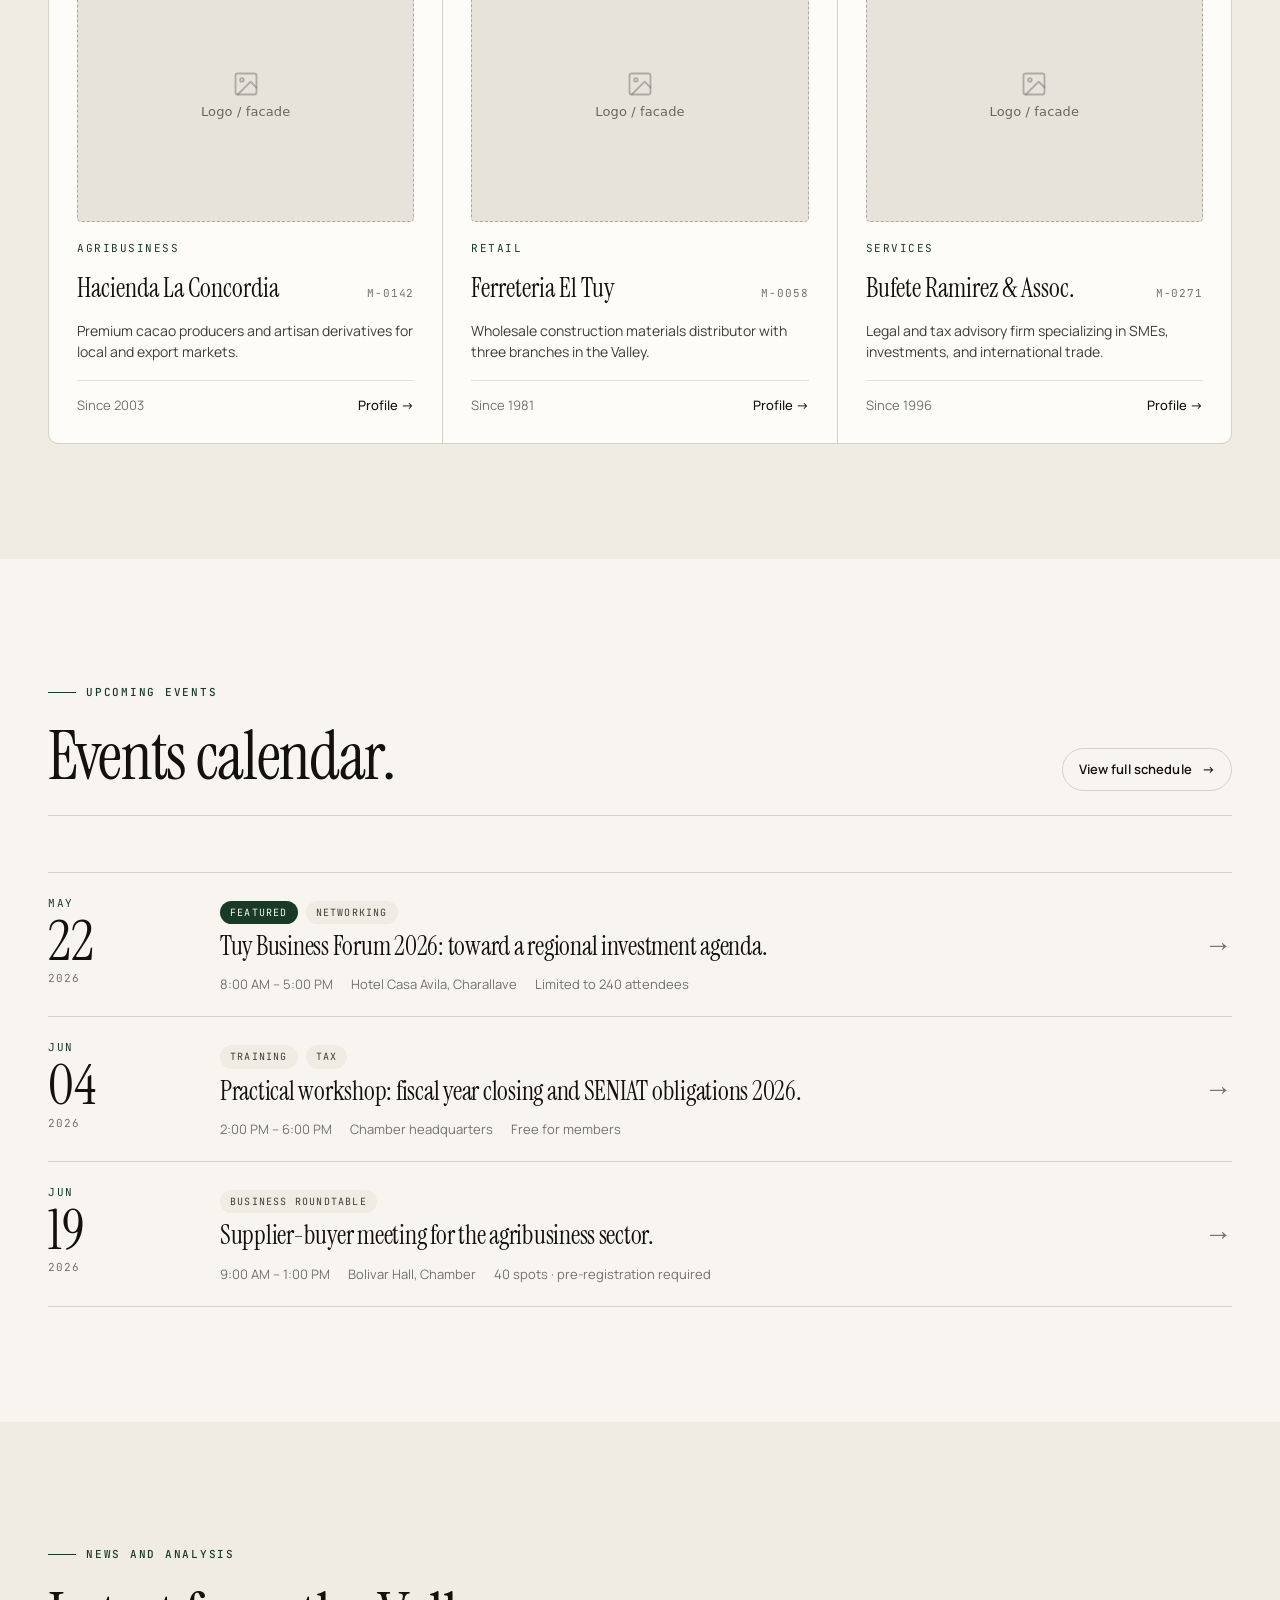
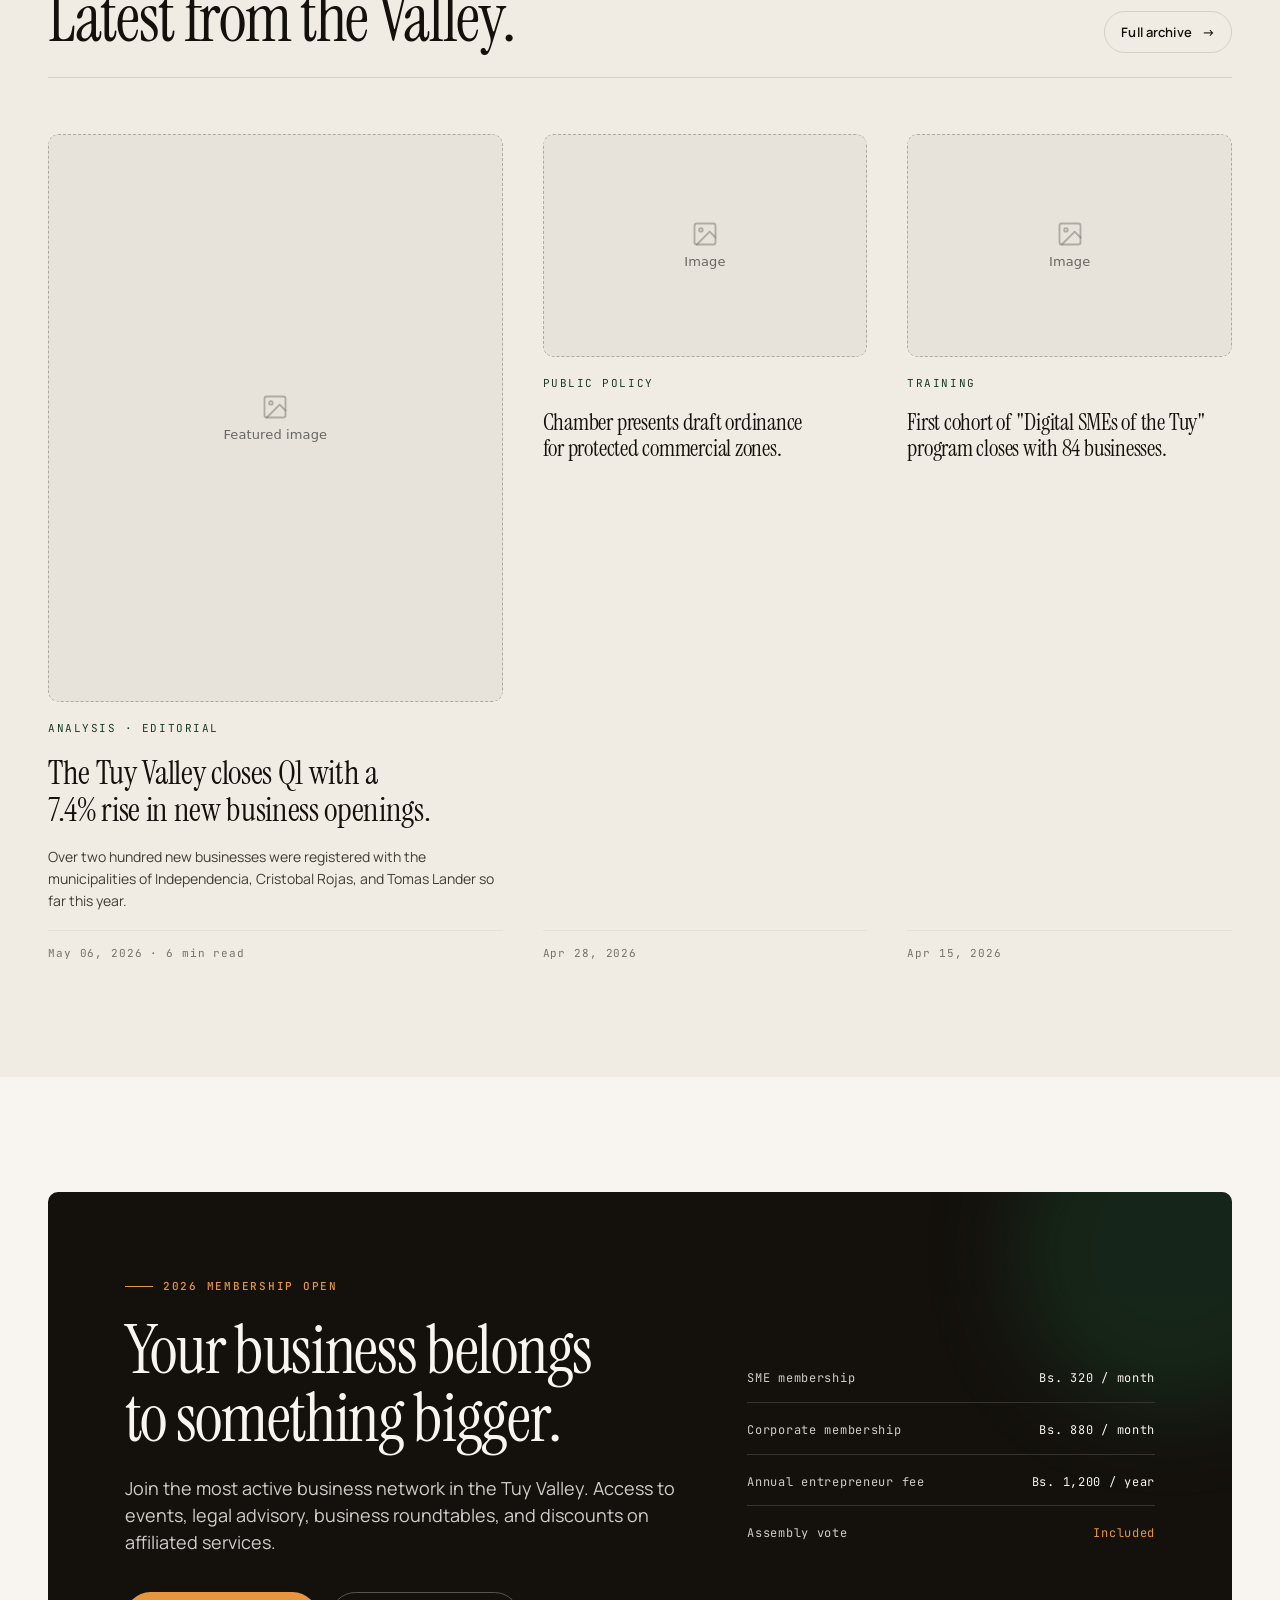
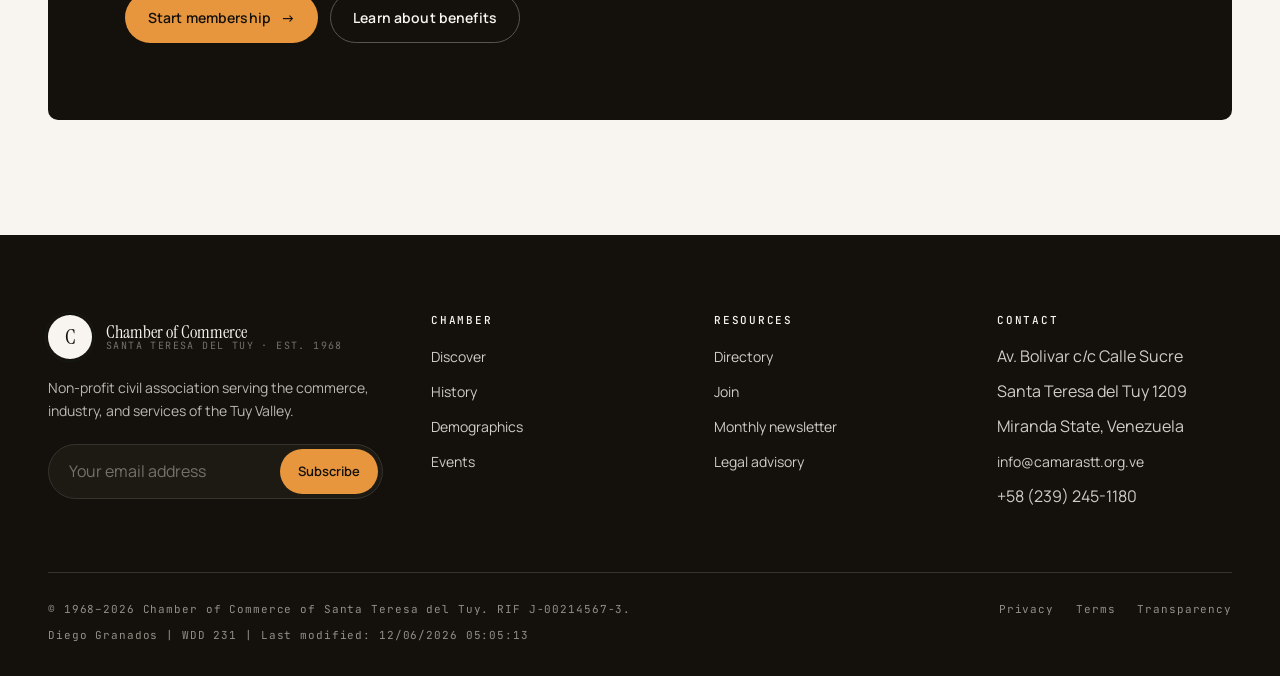
==== commit bf1e10e7: "Refactor chamber website: update Open Graph image URLs to use a consistent domain, replace <div clas" ====
--- a/chamber/index.html
+++ b/chamber/index.html
@@ -8,8 +8,8 @@
   <meta name="author" content="Diego Granados" />
   <meta property="og:title" content="Chamber of Commerce of Santa Teresa del Tuy" />
   <meta property="og:description" content="We drive commerce, investment, and business development in the Tuy Valley since 1968." />
-  <meta property="og:image" content="https://diegogranados.github.io/wdd231/chamber/images/social-home.webp" />
-  <meta property="og:url" content="https://diegogranados.github.io/wdd231/chamber/index.html" />
+  <meta property="og:image" content="https://diegogranados-10.github.io/wdd231/chamber/images/social-home.webp" />
+  <meta property="og:url" content="https://diegogranados-10.github.io/wdd231/chamber/index.html" />
   <link rel="icon" type="image/svg+xml" href="favicon.svg" />
   <link rel="preconnect" href="https://fonts.googleapis.com">
   <link rel="preconnect" href="https://fonts.gstatic.com" crossorigin>
@@ -23,7 +23,7 @@
 
   <!-- Utility bar -->
   <div class="utility">
-    <div class="container">
+    <div class="wrapper">
       <div class="util-left">
         <span><span class="live-dot"></span>Session open</span>
         <span data-live-date>—</span>
@@ -37,7 +37,7 @@
 
   <!-- Header / Nav -->
   <header class="site-header">
-    <div class="container">
+    <div class="wrapper">
       <nav class="nav" aria-label="Main navigation">
         <a class="brand" href="index.html" aria-label="Home">
           <span class="brand-mark" aria-hidden="true">C</span>
@@ -53,8 +53,8 @@
           <li><a href="join.html">Join</a></li>
         </ul>
         <div class="nav-cta">
-          <a class="btn btn-ghost btn-sm" href="join.html">Sign in</a>
-          <a class="btn btn-primary btn-sm" href="join.html#apply">Join <span class="arrow">→</span></a>
+          <a class="cta-btn cta-btn-ghost cta-btn-sm" href="join.html">Sign in</a>
+          <a class="cta-btn cta-btn-primary cta-btn-sm" href="join.html#apply">Join <span class="arrow">→</span></a>
           <button class="nav-toggle" aria-controls="primary-nav" aria-expanded="false" aria-label="Open menu"><span class="bars"></span></button>
         </div>
       </nav>
@@ -65,7 +65,7 @@
 
   <!-- Hero -->
   <section class="hero">
-    <div class="container">
+    <div class="wrapper">
       <div class="hero-grid">
         <div>
           <span class="eyebrow">Newsletter No. 312 · May 2026</span>
@@ -74,8 +74,8 @@
             <span class="alt">Tuy Valley</span><br />meets.
           </h1>
           <div class="hero-actions">
-            <a class="btn btn-primary" href="join.html#apply">Apply for membership <span class="arrow">→</span></a>
-            <a class="btn btn-ghost" href="directory.html">Explore directory</a>
+            <a class="cta-btn cta-btn-primary" href="join.html#apply">Apply for membership <span class="arrow">→</span></a>
+            <a class="cta-btn cta-btn-ghost" href="directory.html">Explore directory</a>
           </div>
           <div class="hero-meta">
             <div class="stat"><span class="num">387</span><span class="label">Affiliated businesses</span></div>
@@ -84,7 +84,7 @@
           </div>
         </div>
         <div class="hero-image">
-          <span class="badge">Plaza Bolivar · Santa Teresa</span>
+          <span class="photo-badge">Plaza Bolivar · Santa Teresa</span>
           <image-slot id="hero-photo" placeholder="Downtown Santa Teresa del Tuy view" shape="rounded" radius="10"></image-slot>
         </div>
       </div>
@@ -101,7 +101,7 @@
 
   <!-- Today in Santa Teresa: weather + community pulse -->
   <section class="section tight">
-    <div class="container">
+    <div class="wrapper">
       <div class="today-grid">
         <article class="today-card weather">
           <div class="today-head">
@@ -182,7 +182,7 @@
 
   <!-- Mission split -->
   <section class="section">
-    <div class="container">
+    <div class="wrapper">
       <div class="split">
         <div>
           <span class="eyebrow">Who we are</span>
@@ -207,7 +207,7 @@
             </div>
           </div>
           <div class="mission-cta">
-            <a class="btn btn-ghost" href="discover.html">Discover Santa Teresa <span class="arrow">→</span></a>
+            <a class="cta-btn cta-btn-ghost" href="discover.html">Discover Santa Teresa <span class="arrow">→</span></a>
           </div>
         </div>
         <div class="split-img">
@@ -219,7 +219,7 @@
 
   <!-- Stats -->
   <section class="section tight">
-    <div class="container">
+    <div class="wrapper">
       <div class="stats">
         <div class="stat-cell">
           <span class="num">387<span class="unit">+</span></span>
@@ -243,14 +243,14 @@
 
   <!-- Featured members -->
   <section class="section bg-cream">
-    <div class="container">
+    <div class="wrapper">
       <div class="sec-head">
         <div>
           <span class="eyebrow">Affiliated businesses</span>
           <h2 class="section-title-mt">A sample from the directory.</h2>
         </div>
         <div class="right">
-          <a class="btn btn-ghost btn-sm" href="directory.html">View all <span class="arrow">→</span></a>
+          <a class="cta-btn cta-btn-ghost cta-btn-sm" href="directory.html">View all <span class="arrow">→</span></a>
         </div>
       </div>
 
@@ -302,14 +302,14 @@
 
   <!-- Events -->
   <section class="section">
-    <div class="container">
+    <div class="wrapper">
       <div class="sec-head">
         <div>
           <span class="eyebrow">Upcoming events</span>
           <h2 class="section-title-mt">Events calendar.</h2>
         </div>
         <div class="right">
-          <a class="btn btn-ghost btn-sm" href="discover.html#events">View full schedule <span class="arrow">→</span></a>
+          <a class="cta-btn cta-btn-ghost cta-btn-sm" href="discover.html#events">View full schedule <span class="arrow">→</span></a>
         </div>
       </div>
 
@@ -381,14 +381,14 @@
 
   <!-- News -->
   <section class="section bg-cream">
-    <div class="container">
+    <div class="wrapper">
       <div class="sec-head">
         <div>
           <span class="eyebrow">News and analysis</span>
           <h2 class="section-title-mt">Latest from the Valley.</h2>
         </div>
         <div class="right">
-          <a class="btn btn-ghost btn-sm" href="#">Full archive <span class="arrow">→</span></a>
+          <a class="cta-btn cta-btn-ghost cta-btn-sm" href="#">Full archive <span class="arrow">→</span></a>
         </div>
       </div>
 
@@ -420,15 +420,15 @@
 
   <!-- CTA Band -->
   <section class="section">
-    <div class="container">
+    <div class="wrapper">
       <div class="cta-band">
         <div>
           <span class="eyebrow">2026 membership open</span>
           <h2 class="section-title-mt">Your business belongs to something bigger.</h2>
           <p class="lede section-lede-mt">Join the most active business network in the Tuy Valley. Access to events, legal advisory, business roundtables, and discounts on affiliated services.</p>
           <div class="actions section-actions-mt">
-            <a class="btn btn-amber" href="join.html#apply">Start membership <span class="arrow">→</span></a>
-            <a class="btn btn-ghost" href="join.html#benefits">Learn about benefits</a>
+            <a class="cta-btn cta-btn-amber" href="join.html#apply">Start membership <span class="arrow">→</span></a>
+            <a class="cta-btn cta-btn-ghost" href="join.html#benefits">Learn about benefits</a>
           </div>
         </div>
         <div>
@@ -447,7 +447,7 @@
 
   <!-- Footer -->
   <footer class="site-footer">
-    <div class="container">
+    <div class="wrapper">
       <div class="footer-grid">
         <div class="footer-brand">
           <div class="brand">
--- a/chamber/styles/small.css
+++ b/chamber/styles/small.css
@@ -114,7 +114,7 @@
 }
 
 /* ---------- Layout ---------- */
-.container {
+.wrapper {
   width: 100%;
   max-width: var(--maxw);
   margin: 0 auto;
@@ -130,7 +130,7 @@
 .grid { display: grid; gap: 24px; }
 
 /* ---------- Buttons ---------- */
-.btn {
+.cta-btn {
   display: inline-flex;
   align-items: center;
   gap: 10px;
@@ -145,19 +145,19 @@
   border: 1px solid transparent;
   white-space: nowrap;
 }
-.btn .arrow { transition: transform 0.25s var(--ease); }
-.btn:hover .arrow { transform: translateX(3px); }
-
-.btn-primary { background: var(--green); color: var(--bg); }
-.btn-primary:hover { background: var(--green-ink); }
-
-.btn-ghost { background: transparent; color: var(--ink); border-color: var(--rule); }
-.btn-ghost:hover { background: var(--ink); color: var(--bg); border-color: var(--ink); }
-
-.btn-amber { background: var(--amber); color: var(--ink); }
-.btn-amber:hover { background: var(--amber-2); }
-
-.btn-sm { padding: 10px 16px; font-size: 13px; }
+.cta-btn .arrow { transition: transform 0.25s var(--ease); }
+.cta-btn:hover .arrow { transform: translateX(3px); }
+
+.cta-btn-primary { background: var(--green); color: var(--bg); }
+.cta-btn-primary:hover { background: var(--green-ink); }
+
+.cta-btn-ghost { background: transparent; color: var(--ink); border-color: var(--rule); }
+.cta-btn-ghost:hover { background: var(--ink); color: var(--bg); border-color: var(--ink); }
+
+.cta-btn-amber { background: var(--amber); color: var(--ink); }
+.cta-btn-amber:hover { background: var(--amber-2); }
+
+.cta-btn-sm { padding: 10px 16px; font-size: 13px; }
 
 /* ---------- Top utility bar ---------- */
 .utility {
@@ -167,7 +167,7 @@
   font-family: var(--f-mono);
   letter-spacing: 0.04em;
 }
-.utility .container {
+.utility .wrapper {
   display: flex;
   align-items: center;
   justify-content: space-between;
@@ -293,7 +293,7 @@
 }
 
 .nav-cta { display: flex; align-items: center; gap: 12px; }
-.nav-cta .btn-ghost { display: none; }
+.nav-cta .cta-btn-ghost { display: none; }
 
 .nav-toggle {
   display: flex;
@@ -354,7 +354,7 @@
   overflow: hidden;
 }
 .hero-image image-slot { width: 100%; height: 100%; }
-.hero-image .badge {
+.hero-image .photo-badge {
   position: absolute;
   top: 16px; left: 16px;
   background: var(--bg);
@@ -566,14 +566,14 @@
 .sec-head .right { display: flex; align-items: center; gap: 12px; justify-self: start; }
 
 /* ---------- Cards ---------- */
-.card {
+.panel {
   background: var(--paper);
   border: 1px solid var(--rule);
   border-radius: var(--radius-lg);
   padding: 28px;
   transition: transform 0.3s var(--ease), border-color 0.3s var(--ease);
 }
-.card:hover { border-color: var(--ink-faint); }
+.panel:hover { border-color: var(--ink-faint); }
 
 /* ---------- Member directory grid ---------- */
 .dir-grid {
@@ -801,8 +801,8 @@
 .cta-band .eyebrow { color: var(--amber); }
 .cta-band .eyebrow::before { background: var(--amber); }
 .cta-band .actions { display: flex; gap: 12px; flex-wrap: wrap; }
-.cta-band .btn-ghost { color: var(--bg); border-color: oklch(0.45 0.01 85); }
-.cta-band .btn-ghost:hover { background: var(--bg); color: var(--ink); border-color: var(--bg); }
+.cta-band .cta-btn-ghost { color: var(--bg); border-color: oklch(0.45 0.01 85); }
+.cta-band .cta-btn-ghost:hover { background: var(--bg); color: var(--ink); border-color: var(--bg); }
 /* ---------- Footer ---------- */
 .site-footer {
   background: var(--ink);
@@ -1579,9 +1579,9 @@
 .perks strong { color: var(--ink); font-weight: 600; }
 .tier.featured .perks strong { color: var(--bg); }
 
-.tier .btn { margin-top: 8px; justify-content: center; }
-.tier.featured .btn-primary { background: var(--amber); color: var(--ink); }
-.tier.featured .btn-primary:hover { background: var(--bg); }
+.tier .cta-btn { margin-top: 8px; justify-content: center; }
+.tier.featured .cta-btn-primary { background: var(--amber); color: var(--ink); }
+.tier.featured .cta-btn-primary:hover { background: var(--bg); }
 
 /* Comparison table */
 .compare {
--- a/chamber/styles/larger.css
+++ b/chamber/styles/larger.css
@@ -94,7 +94,7 @@
   }
   .nav-links a { padding: 10px 14px; border-bottom: none; border-radius: 999px; font-size: 14px; }
   .nav-links a:hover { background: var(--bg-2); }
-  .nav-cta .btn-ghost { display: inline-flex; }
+  .nav-cta .cta-btn-ghost { display: inline-flex; }
   .nav-toggle { display: none; }
 }
 
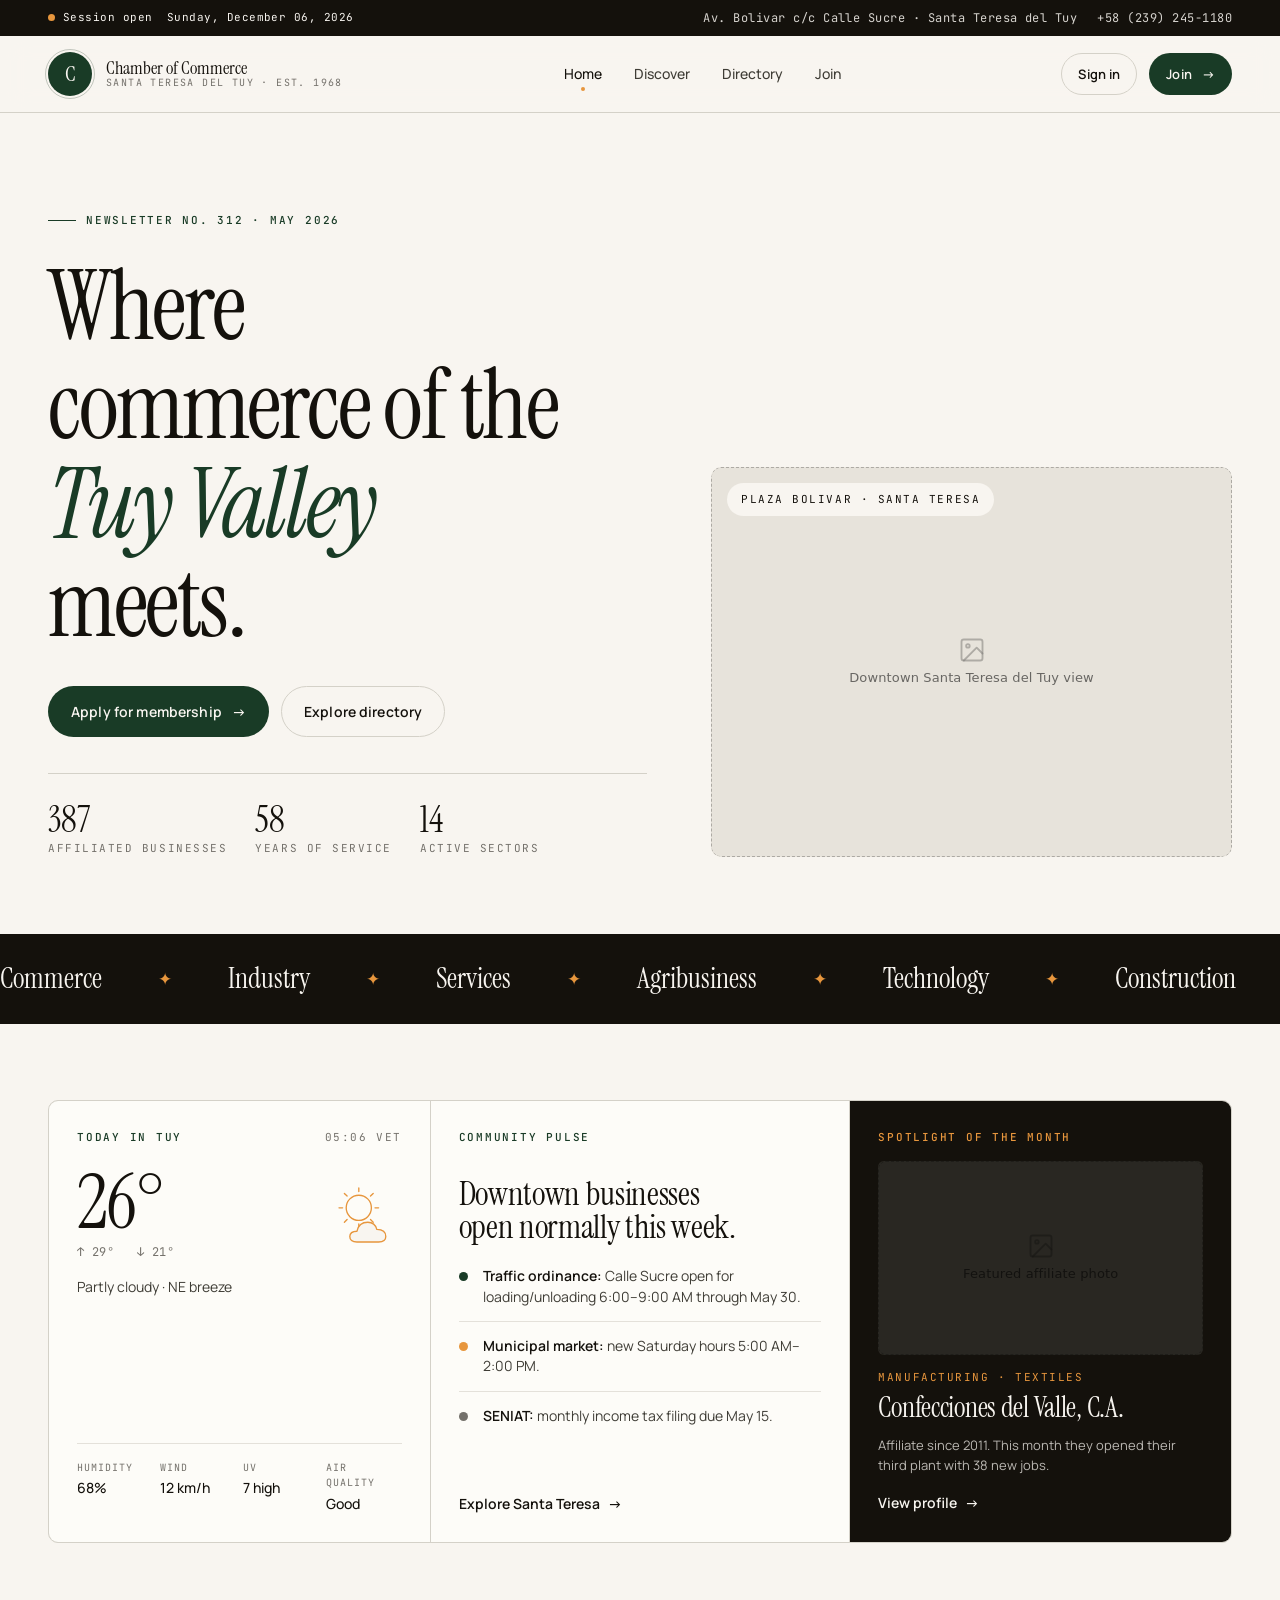
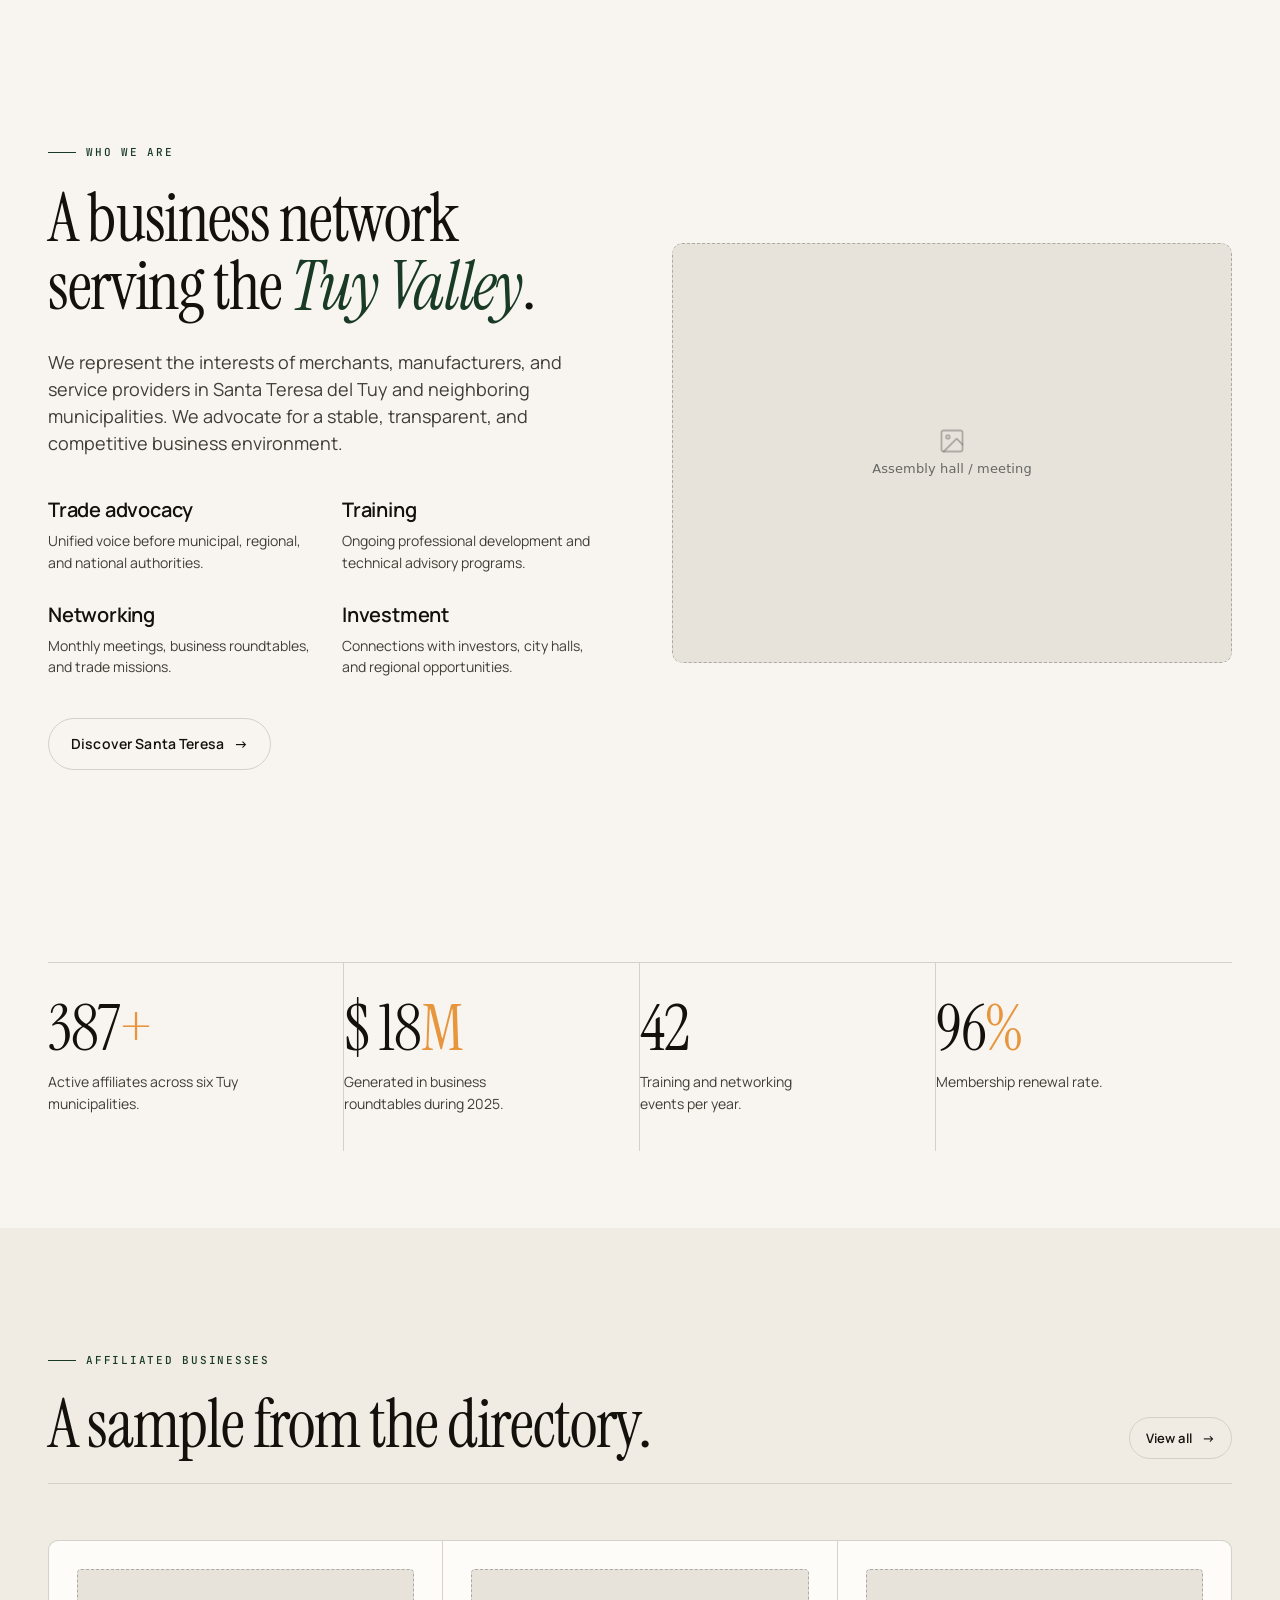
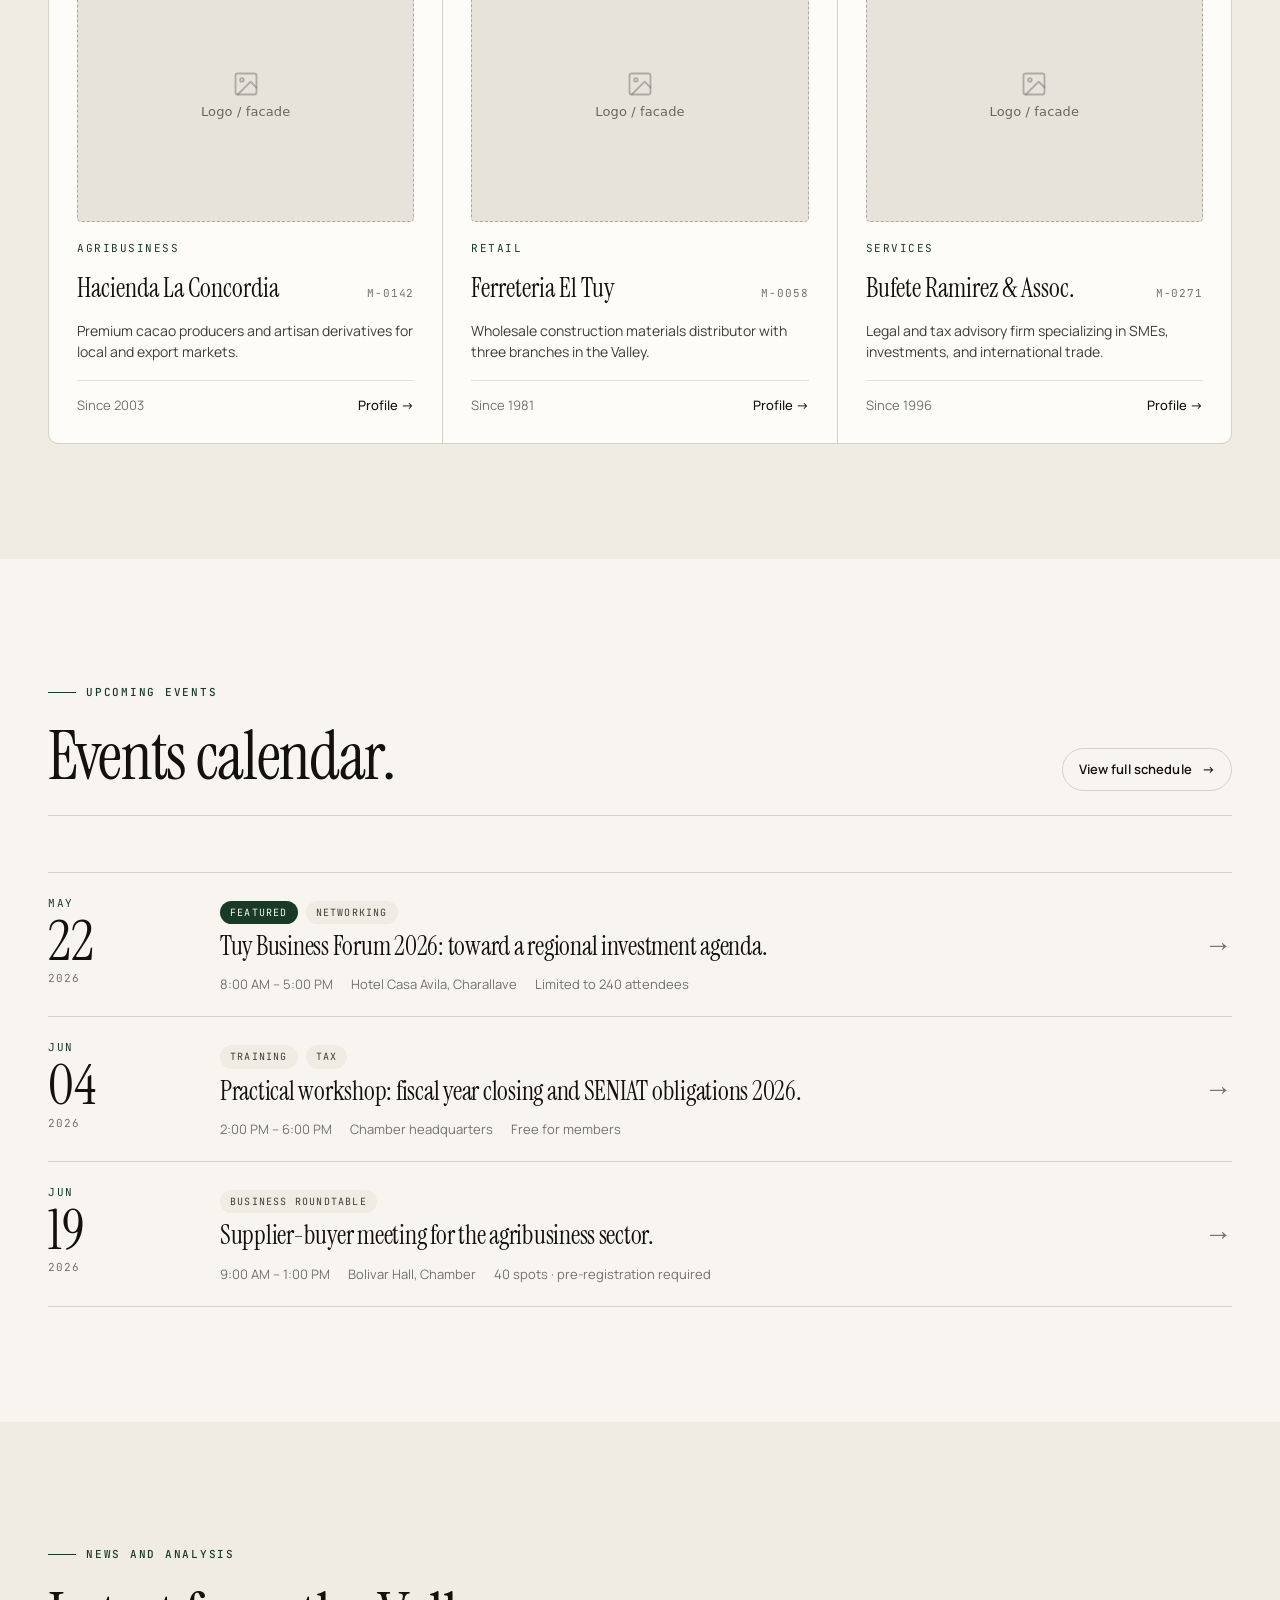
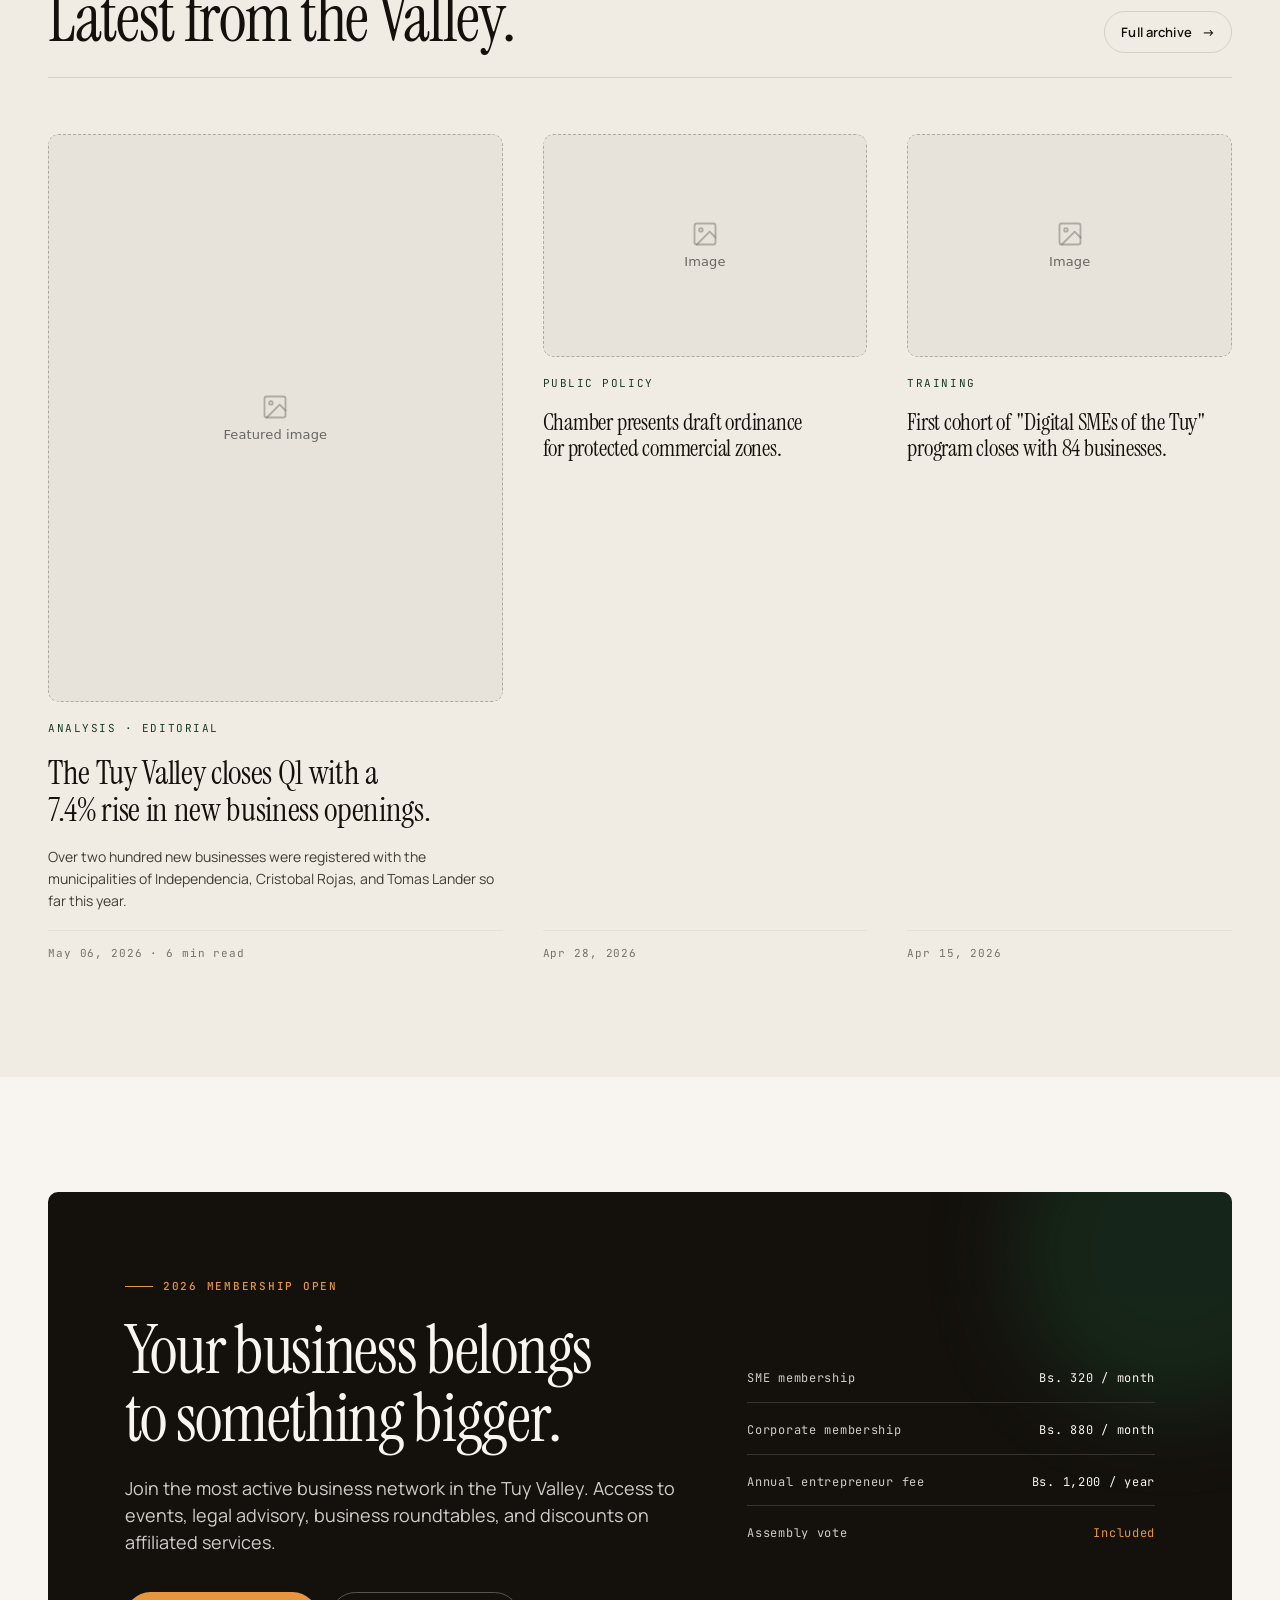
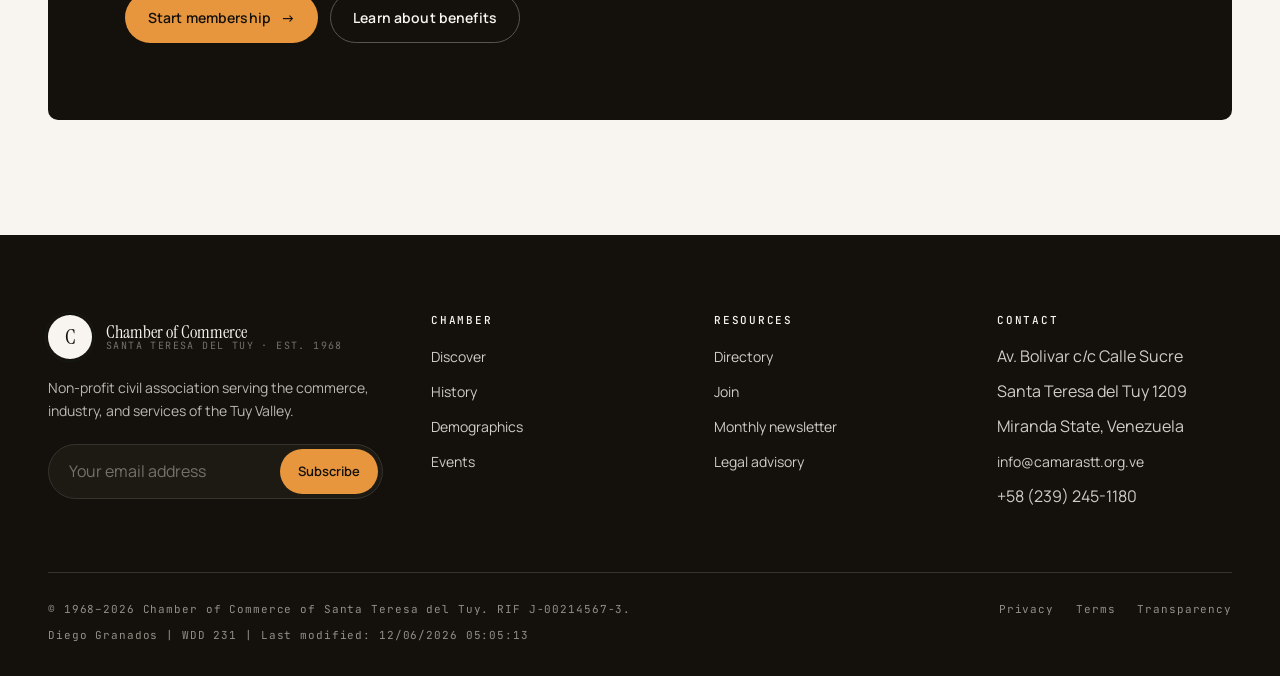
==== commit 07c6f789: "Refactor script loading in chamber HTML files: add 'defer' attribute to script tags for improved loa" ====
--- a/chamber/index.html
+++ b/chamber/index.html
@@ -17,7 +17,8 @@
   <link rel="stylesheet" href="styles/normalize.css" />
   <link rel="stylesheet" href="styles/small.css" />
   <link rel="stylesheet" href="styles/larger.css" />
-  <script src="scripts/image-slot.js"></script>
+  <script src="scripts/image-slot.js" defer></script>
+  <script src="scripts/script.js" defer></script>
 </head>
 <body>
 
@@ -506,6 +507,5 @@
     </div>
   </footer>
 
-  <script src="scripts/script.js"></script>
 </body>
 </html>
--- a/chamber/styles/small.css
+++ b/chamber/styles/small.css
@@ -174,8 +174,8 @@
   gap: 24px;
   height: 36px;
 }
-.utility .util-left { display: flex; gap: 24px; align-items: center; }
-.utility .util-right { display: flex; gap: 20px; align-items: center; opacity: 0.85; }
+.utility .util-left { display: flex; gap: 14px; align-items: center; font-size: 11px; }
+.utility .util-right { display: none; gap: 20px; align-items: center; opacity: 0.85; }
 .utility .live-dot {
   width: 7px; height: 7px;
   background: var(--amber);
@@ -188,8 +188,6 @@
   0%, 100% { opacity: 1; transform: scale(1); }
   50% { opacity: 0.4; transform: scale(0.8); }
 }
-.utility .util-right { display: none; }
-.utility .util-left { font-size: 11px; gap: 14px; }
 
 /* ---------- Header / Nav ---------- */
 .site-header {
@@ -348,7 +346,8 @@
 
 .hero-image {
   position: relative;
-  aspect-ratio: 4 / 5;
+  aspect-ratio: 4 / 3;
+  max-height: 60vh;
   background: var(--bg-2);
   border-radius: var(--radius-lg);
   overflow: hidden;
@@ -368,8 +367,6 @@
   z-index: 2;
   pointer-events: none;
 }
-
-.hero-image { aspect-ratio: 4 / 3; max-height: 60vh; }
 
 /* ---------- Today panel (weather + pulse + spotlight) ---------- */
 .today-grid {
@@ -1439,9 +1436,6 @@
 
 .news-desc { font-size: 14px; max-width: 50ch; }
 
-/* bg-cream helper */
-.bg-cream { background: var(--bg-2); }
-
 /* Footer dev info */
 .footer-dev {
   font-family: var(--f-mono);
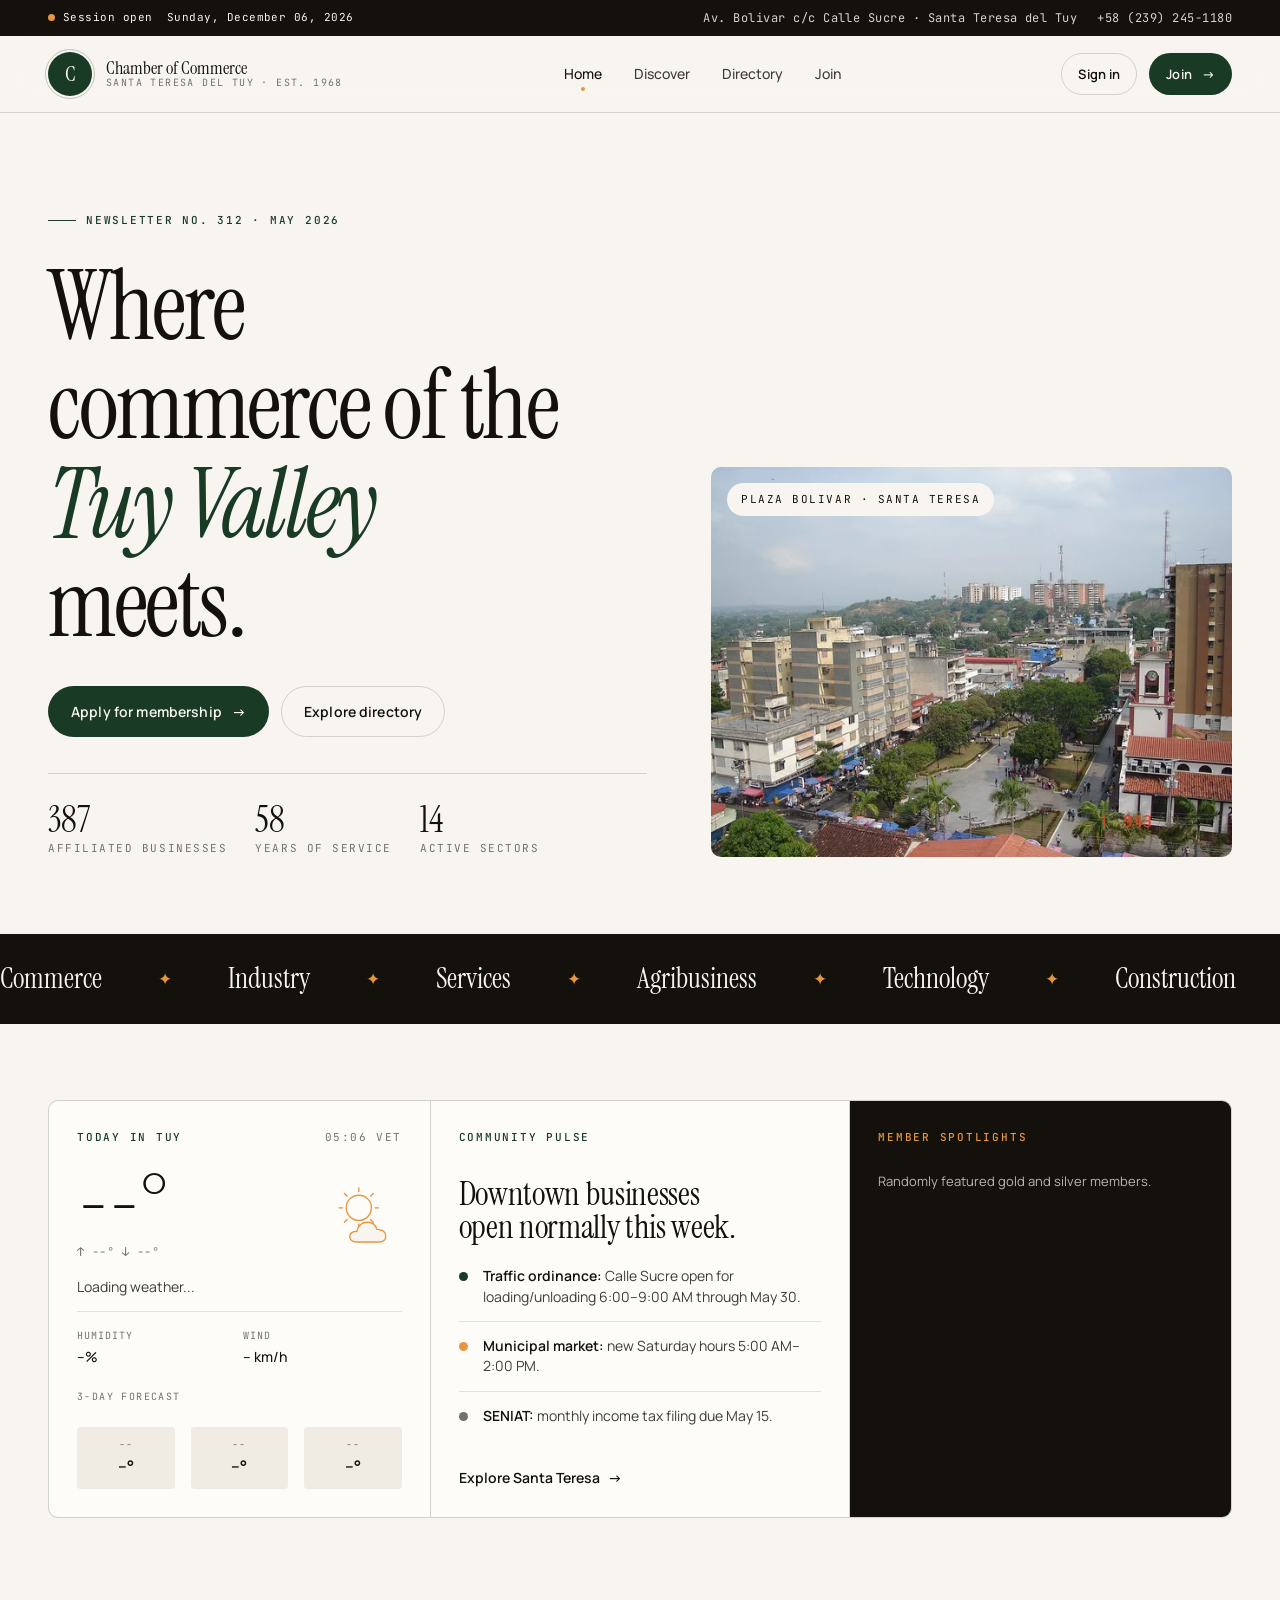
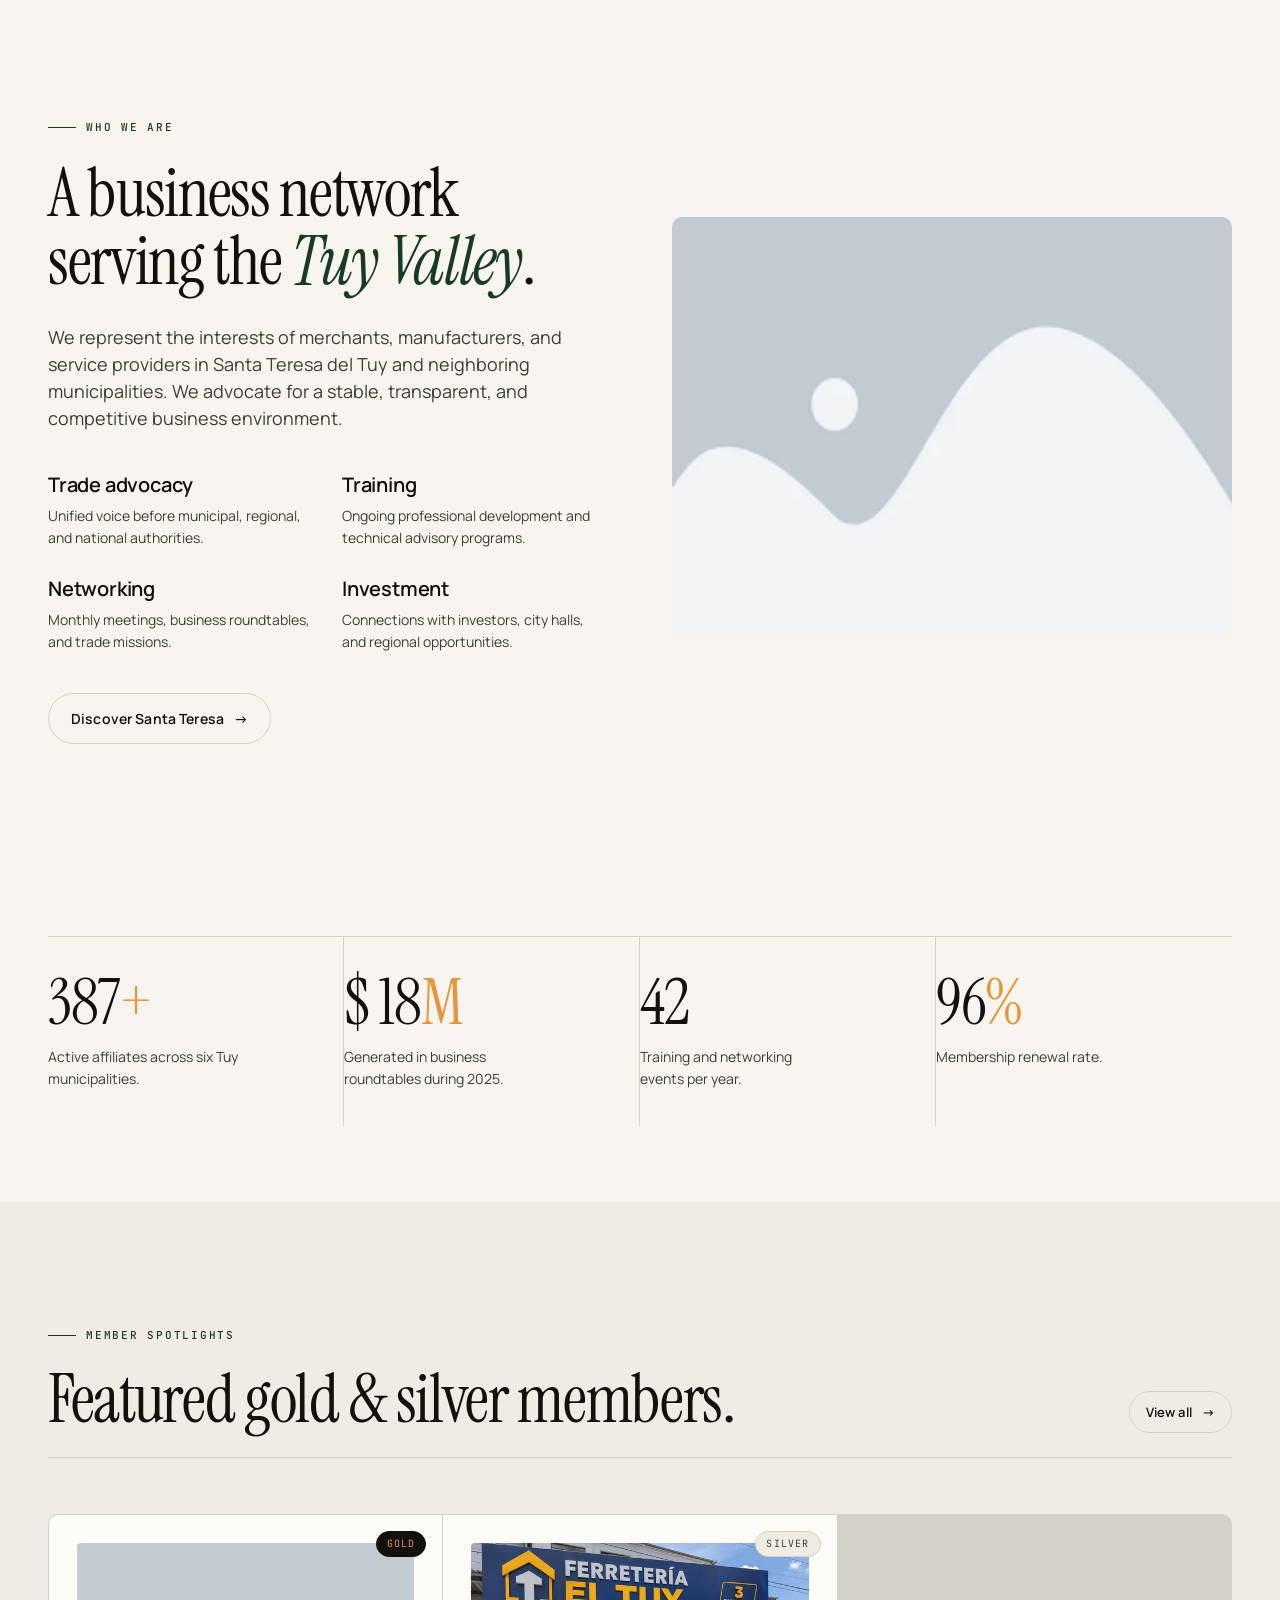
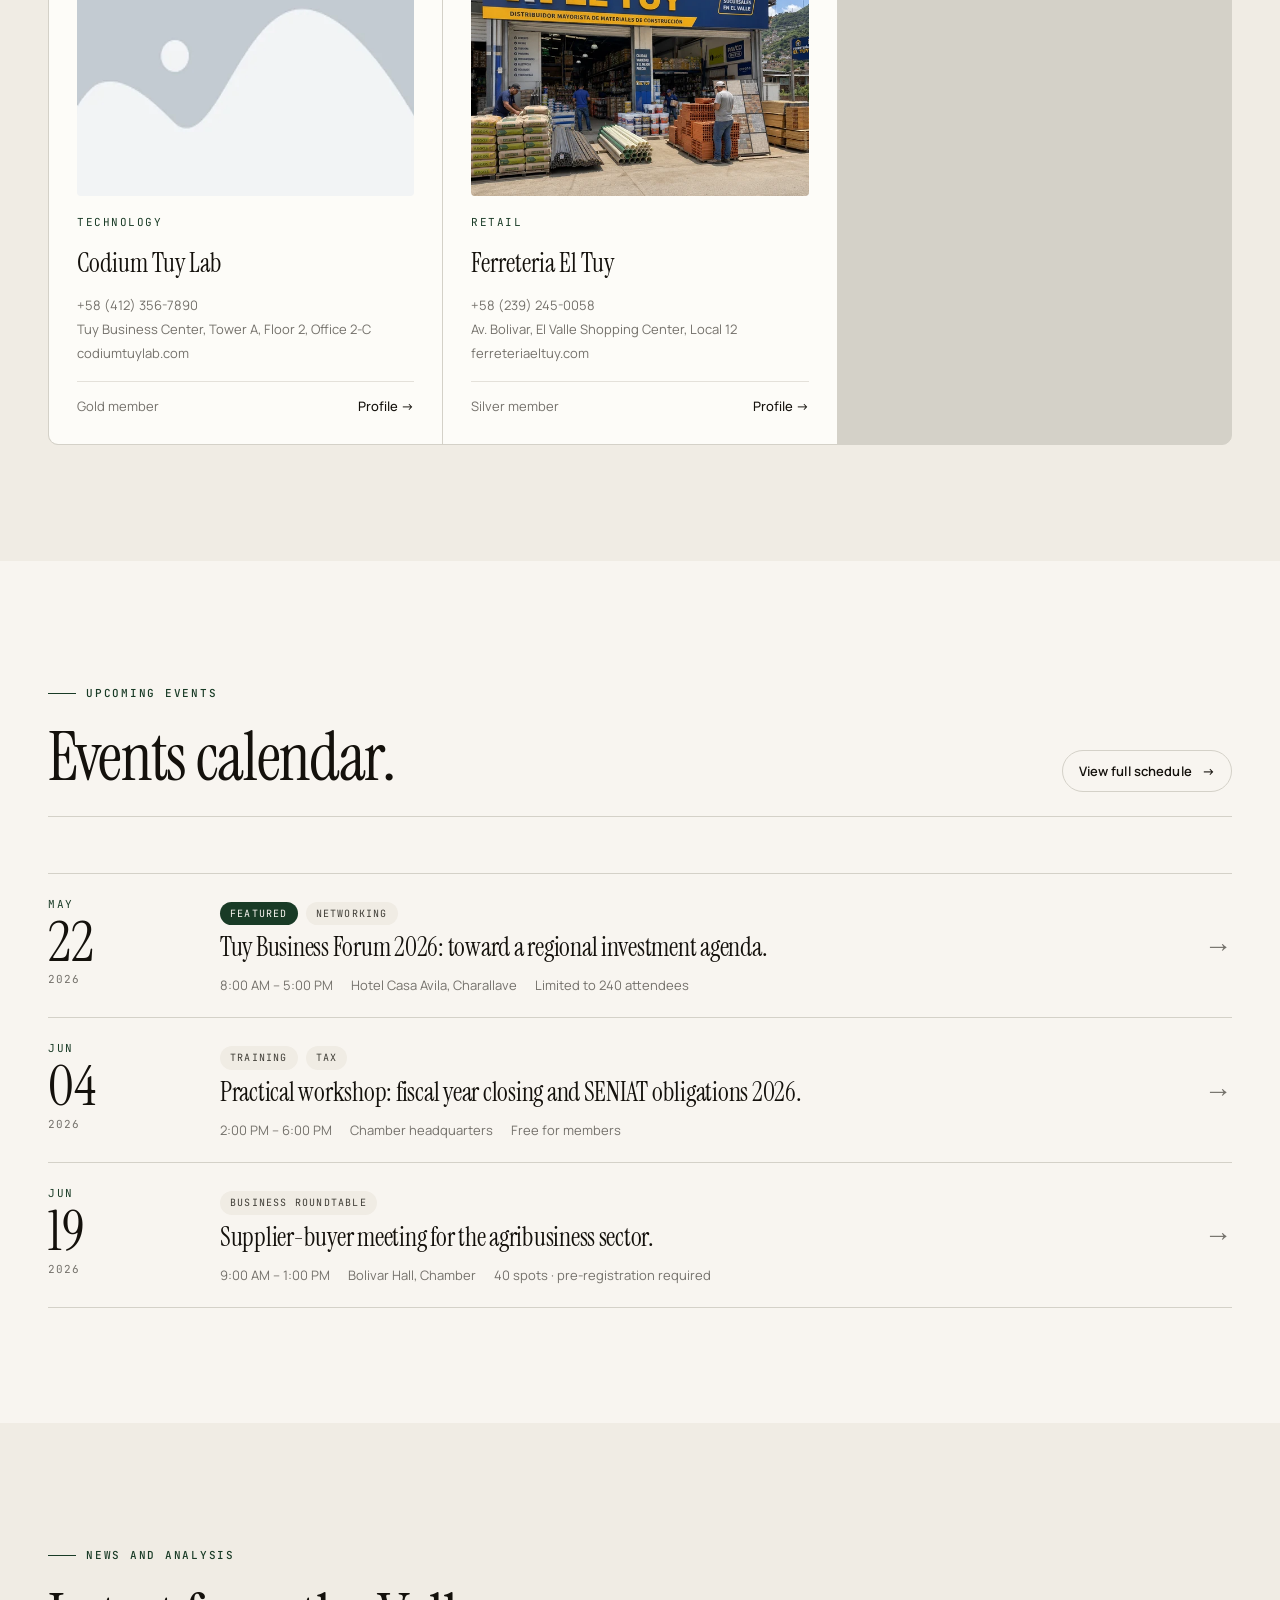
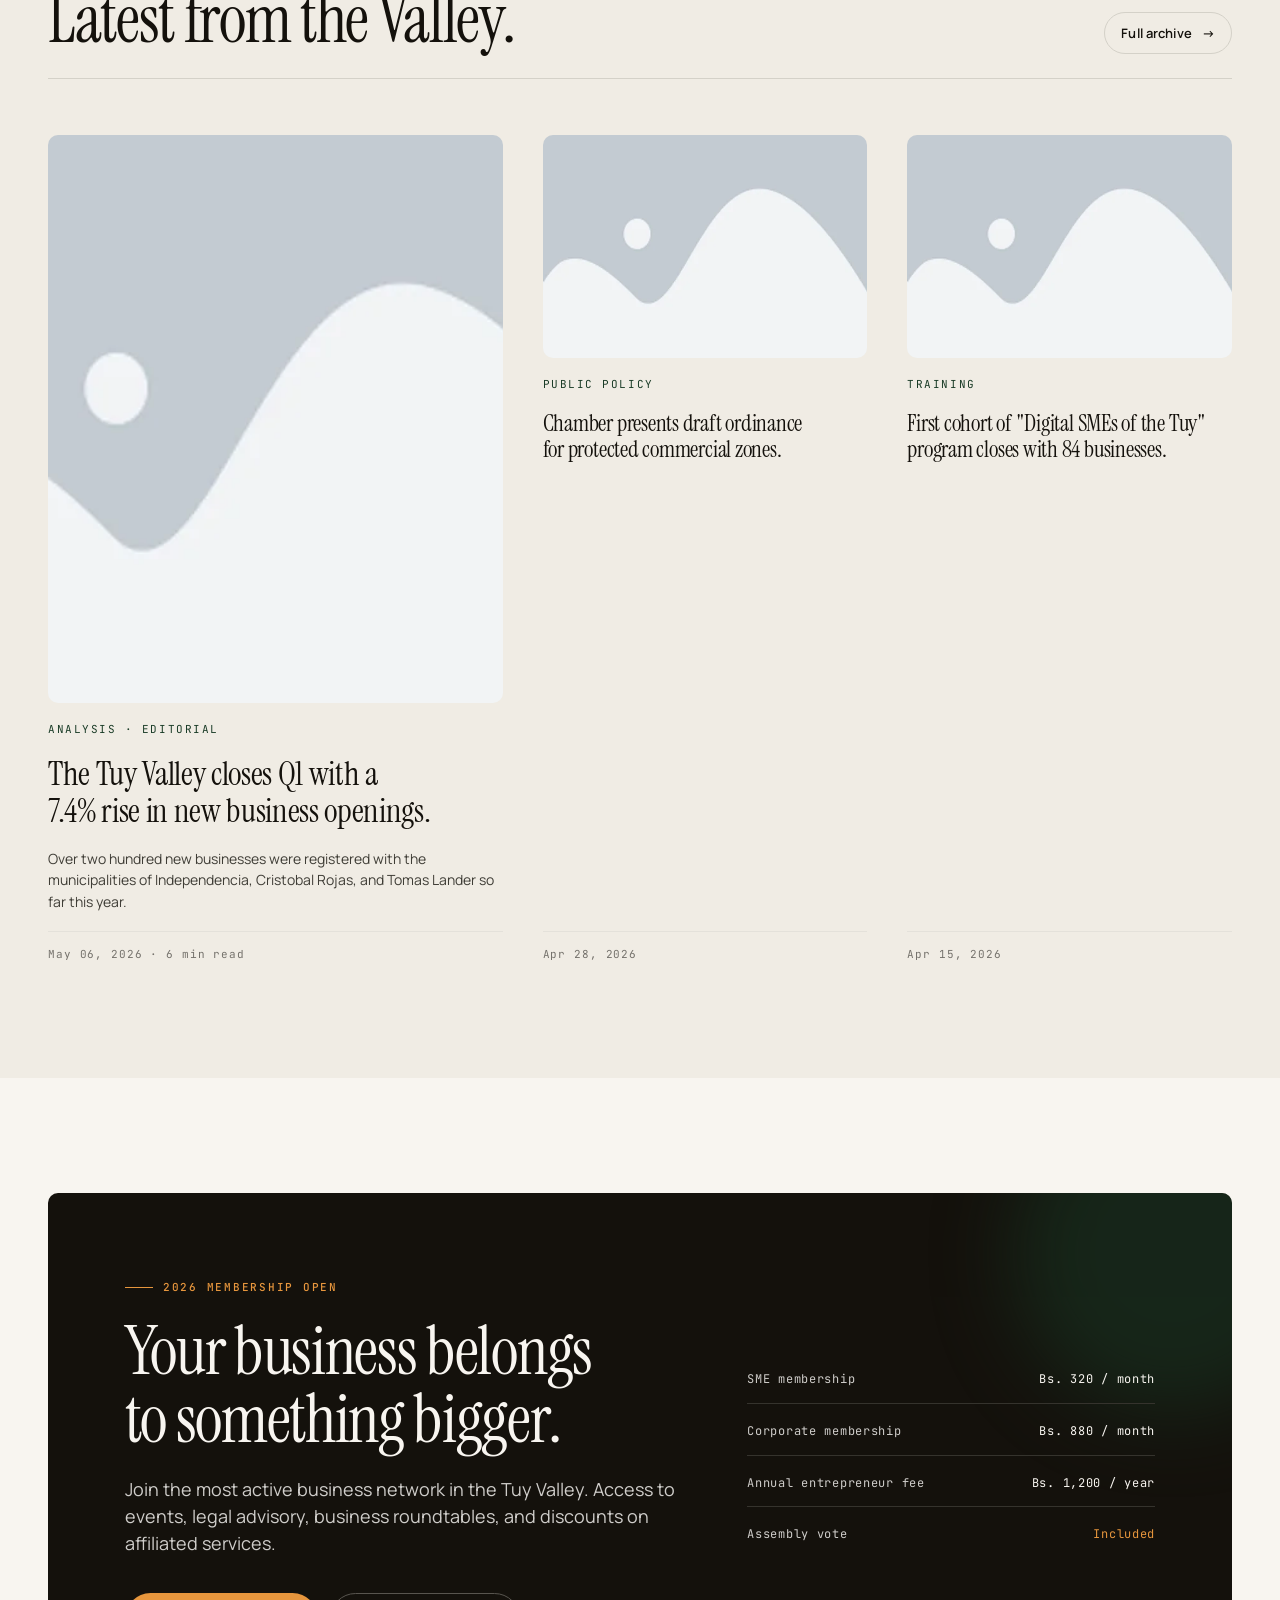
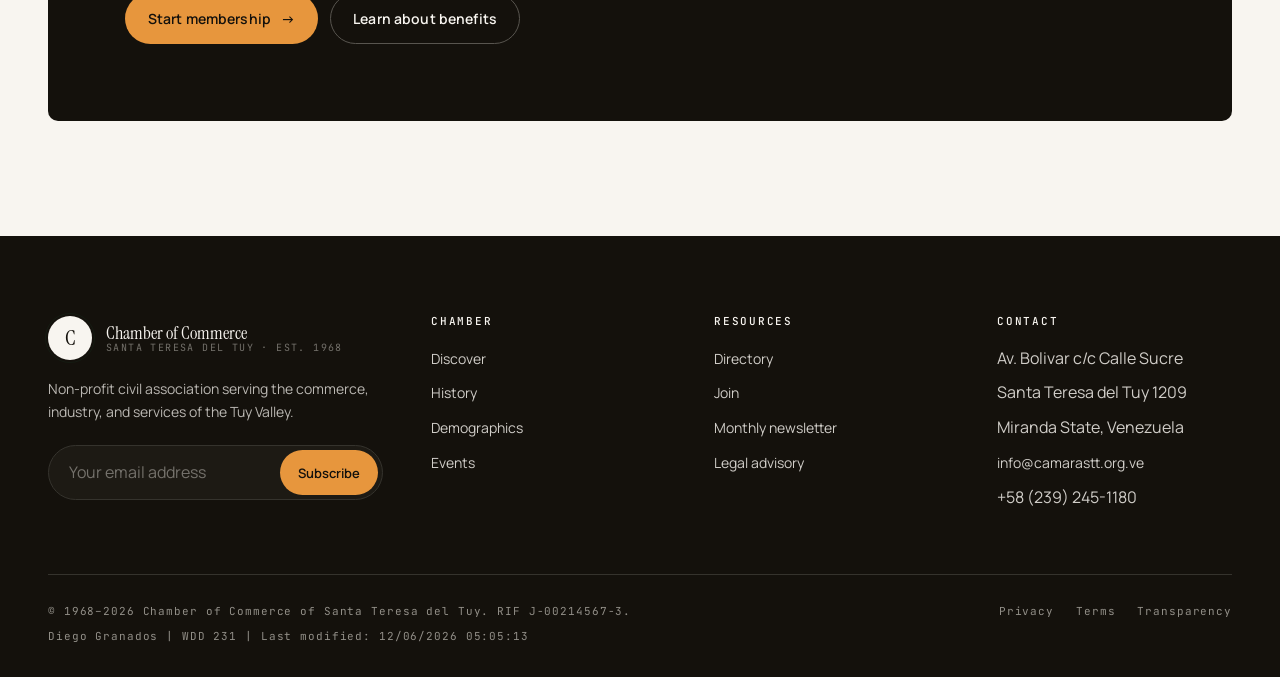
==== commit 6f7fe7b0: "Add weather and member spotlight functionality: integrate weather API for current conditions and 3-d" ====
--- a/chamber/index.html
+++ b/chamber/index.html
@@ -19,6 +19,7 @@
   <link rel="stylesheet" href="styles/larger.css" />
   <script src="scripts/image-slot.js" defer></script>
   <script src="scripts/script.js" defer></script>
+  <script src="scripts/home.js" defer></script>
 </head>
 <body>
 
@@ -86,7 +87,7 @@
         </div>
         <div class="hero-image">
           <span class="photo-badge">Plaza Bolivar · Santa Teresa</span>
-          <image-slot id="hero-photo" placeholder="Downtown Santa Teresa del Tuy view" shape="rounded" radius="10"></image-slot>
+          <img src="images/Santateresahannes.webp" alt="Downtown Santa Teresa del Tuy view" loading="lazy">
         </div>
       </div>
     </div>
@@ -111,10 +112,10 @@
           </div>
           <div class="weather-main">
             <div class="weather-temp">
-              <span class="num">26°</span>
-              <span class="hi-lo">↑ 29° &nbsp; ↓ 21°</span>
-            </div>
-            <div class="weather-icon" aria-hidden="true">
+              <span class="num" id="w-temp">--°</span>
+              <span class="hi-lo" id="w-hilo">↑ --° ↓ --°</span>
+            </div>
+            <div class="weather-icon" id="w-icon" aria-hidden="true">
               <svg viewBox="0 0 80 80" width="72" height="72">
                 <circle cx="32" cy="32" r="14" fill="none" stroke="currentColor" stroke-width="1.5"/>
                 <g stroke="currentColor" stroke-width="1.5" stroke-linecap="round">
@@ -132,12 +133,16 @@
               </svg>
             </div>
           </div>
-          <p class="weather-desc">Partly cloudy · NE breeze</p>
+          <p class="weather-desc" id="w-desc">Loading weather...</p>
           <ul class="weather-strip">
-            <li><span class="lbl">Humidity</span><span class="val">68%</span></li>
-            <li><span class="lbl">Wind</span><span class="val">12 km/h</span></li>
-            <li><span class="lbl">UV</span><span class="val">7 high</span></li>
-            <li><span class="lbl">Air quality</span><span class="val">Good</span></li>
+            <li><span class="lbl">Humidity</span><span class="val" id="w-humidity">--%</span></li>
+            <li><span class="lbl">Wind</span><span class="val" id="w-wind">-- km/h</span></li>
+          </ul>
+          <div class="weather-forecast-label">3-Day Forecast</div>
+          <ul class="weather-forecast" id="w-forecast">
+            <li><span class="lbl">--</span><span class="val">--°</span></li>
+            <li><span class="lbl">--</span><span class="val">--°</span></li>
+            <li><span class="lbl">--</span><span class="val">--°</span></li>
           </ul>
         </article>
 
@@ -168,14 +173,8 @@
         </article>
 
         <article class="today-card spotlight">
-          <span class="eyebrow no-rule spot-eyebrow-amber">Spotlight of the month</span>
-          <div class="spot-img"><image-slot id="spot-photo" placeholder="Featured affiliate photo" shape="rounded" radius="8"></image-slot></div>
-          <div class="spot-body">
-            <div class="spot-cat">Manufacturing · Textiles</div>
-            <h4 class="spot-title">Confecciones del Valle, C.A.</h4>
-            <p class="text-soft spot-desc">Affiliate since 2011. This month they opened their third plant with 38 new jobs.</p>
-            <a class="pulse-link" href="directory.html">View profile <span class="arrow">→</span></a>
-          </div>
+          <span class="eyebrow no-rule spot-eyebrow-amber">Member Spotlights</span>
+          <p class="text-soft spot-desc">Randomly featured gold and silver members.</p>
         </article>
       </div>
     </div>
@@ -212,7 +211,7 @@
           </div>
         </div>
         <div class="split-img">
-          <image-slot id="mission-photo" placeholder="Assembly hall / meeting" shape="rounded" radius="10"></image-slot>
+          <img src="images/confecciones-valle.webp" alt="Assembly hall meeting" loading="lazy">
         </div>
       </div>
     </div>
@@ -242,61 +241,21 @@
     </div>
   </section>
 
-  <!-- Featured members -->
+  <!-- Member Spotlights (dynamically loaded gold/silver members) -->
   <section class="section bg-cream">
     <div class="wrapper">
       <div class="sec-head">
         <div>
-          <span class="eyebrow">Affiliated businesses</span>
-          <h2 class="section-title-mt">A sample from the directory.</h2>
+          <span class="eyebrow">Member Spotlights</span>
+          <h2 class="section-title-mt">Featured gold &amp; silver members.</h2>
         </div>
         <div class="right">
           <a class="cta-btn cta-btn-ghost cta-btn-sm" href="directory.html">View all <span class="arrow">→</span></a>
         </div>
       </div>
 
-      <div class="dir-grid">
-        <article class="dir-card" data-cat="agro">
-          <div class="dir-img"><image-slot id="m1" placeholder="Logo / facade" shape="rounded" radius="4"></image-slot></div>
-          <div class="dir-cat">Agribusiness</div>
-          <div class="dir-meta">
-            <div class="dir-name">Hacienda La Concordia</div>
-            <span class="dir-id">M-0142</span>
-          </div>
-          <p class="dir-desc">Premium cacao producers and artisan derivatives for local and export markets.</p>
-          <div class="dir-foot">
-            <span>Since 2003</span>
-            <a href="#">Profile →</a>
-          </div>
-        </article>
-
-        <article class="dir-card" data-cat="comercio">
-          <div class="dir-img"><image-slot id="m2" placeholder="Logo / facade" shape="rounded" radius="4"></image-slot></div>
-          <div class="dir-cat">Retail</div>
-          <div class="dir-meta">
-            <div class="dir-name">Ferreteria El Tuy</div>
-            <span class="dir-id">M-0058</span>
-          </div>
-          <p class="dir-desc">Wholesale construction materials distributor with three branches in the Valley.</p>
-          <div class="dir-foot">
-            <span>Since 1981</span>
-            <a href="#">Profile →</a>
-          </div>
-        </article>
-
-        <article class="dir-card" data-cat="servicios">
-          <div class="dir-img"><image-slot id="m3" placeholder="Logo / facade" shape="rounded" radius="4"></image-slot></div>
-          <div class="dir-cat">Services</div>
-          <div class="dir-meta">
-            <div class="dir-name">Bufete Ramirez & Assoc.</div>
-            <span class="dir-id">M-0271</span>
-          </div>
-          <p class="dir-desc">Legal and tax advisory firm specializing in SMEs, investments, and international trade.</p>
-          <div class="dir-foot">
-            <span>Since 1996</span>
-            <a href="#">Profile →</a>
-          </div>
-        </article>
+      <div class="dir-grid" id="spotlights">
+        <!-- Populated by home.js -->
       </div>
     </div>
   </section>
@@ -395,7 +354,7 @@
 
       <div class="news-grid">
         <article class="news-item featured">
-          <div class="news-img"><image-slot id="n1" placeholder="Featured image" shape="rounded" radius="10"></image-slot></div>
+          <div class="news-img"><img src="images/codium-tuy.webp" alt="Tuy Valley business growth" loading="lazy"></div>
           <span class="news-cat">Analysis · Editorial</span>
           <h3>The Tuy Valley closes Q1 with a 7.4% rise in new business openings.</h3>
           <p class="text-soft news-desc">Over two hundred new businesses were registered with the municipalities of Independencia, Cristobal Rojas, and Tomas Lander so far this year.</p>
@@ -403,14 +362,14 @@
         </article>
 
         <article class="news-item">
-          <div class="news-img"><image-slot id="n2" placeholder="Image" shape="rounded" radius="10"></image-slot></div>
+          <div class="news-img"><img src="images/restaurante-cumbre.webp" alt="Chamber ordinance proposal" loading="lazy"></div>
           <span class="news-cat">Public policy</span>
           <h3>Chamber presents draft ordinance for protected commercial zones.</h3>
           <div class="news-meta">Apr 28, 2026</div>
         </article>
 
         <article class="news-item">
-          <div class="news-img"><image-slot id="n3" placeholder="Image" shape="rounded" radius="10"></image-slot></div>
+          <div class="news-img"><img src="images/fundacion-aprender.webp" alt="Digital SMEs program" loading="lazy"></div>
           <span class="news-cat">Training</span>
           <h3>First cohort of "Digital SMEs of the Tuy" program closes with 84 businesses.</h3>
           <div class="news-meta">Apr 15, 2026</div>
--- a/chamber/styles/small.css
+++ b/chamber/styles/small.css
@@ -352,7 +352,7 @@
   border-radius: var(--radius-lg);
   overflow: hidden;
 }
-.hero-image image-slot { width: 100%; height: 100%; }
+.hero-image img { width: 100%; height: 100%; object-fit: cover; }
 .hero-image .photo-badge {
   position: absolute;
   top: 16px; left: 16px;
@@ -421,7 +421,7 @@
   padding: 16px 0 0;
   border-top: 1px solid var(--rule-soft);
   display: grid;
-  grid-template-columns: repeat(4, 1fr);
+  grid-template-columns: repeat(2, 1fr);
   gap: 8px;
 }
 .weather-strip li { display: flex; flex-direction: column; gap: 2px; }
@@ -433,6 +433,42 @@
   text-transform: uppercase;
 }
 .weather-strip .val { font-size: 14px; font-weight: 500; }
+
+/* Weather forecast */
+.weather-forecast-label {
+  font-family: var(--f-mono);
+  font-size: 10px;
+  letter-spacing: 0.14em;
+  text-transform: uppercase;
+  color: var(--ink-faint);
+  margin-top: 8px;
+}
+.weather-forecast {
+  list-style: none;
+  margin: 8px 0 0;
+  padding: 0;
+  display: flex;
+  gap: 16px;
+}
+.weather-forecast li {
+  display: flex;
+  flex-direction: column;
+  align-items: center;
+  gap: 2px;
+  flex: 1;
+  padding: 10px 0;
+  background: var(--bg-2);
+  border-radius: var(--radius);
+}
+.weather-forecast .lbl {
+  font-family: var(--f-mono);
+  font-size: 10px;
+  letter-spacing: 0.1em;
+  color: var(--ink-faint);
+  text-transform: uppercase;
+}
+.weather-forecast .val { font-size: 16px; font-weight: 600; }
+.weather-forecast img { display: block; }
 
 .pulse-list {
   list-style: none;
@@ -729,7 +765,7 @@
   background: var(--bg-2);
 }
 .news-item.featured .news-img { aspect-ratio: 4 / 5; }
-.news-item .news-img image-slot { width: 100%; height: 100%; }
+.news-item .news-img img { width: 100%; height: 100%; object-fit: cover; }
 .news-item .news-cat {
   font-family: var(--f-mono);
   font-size: 11px;
@@ -767,7 +803,7 @@
   overflow: hidden;
   background: var(--bg-2);
 }
-.split-img image-slot { width: 100%; height: 100%; }
+.split-img img { width: 100%; height: 100%; object-fit: cover; }
 
 /* ---------- CTA band ---------- */
 .cta-band {
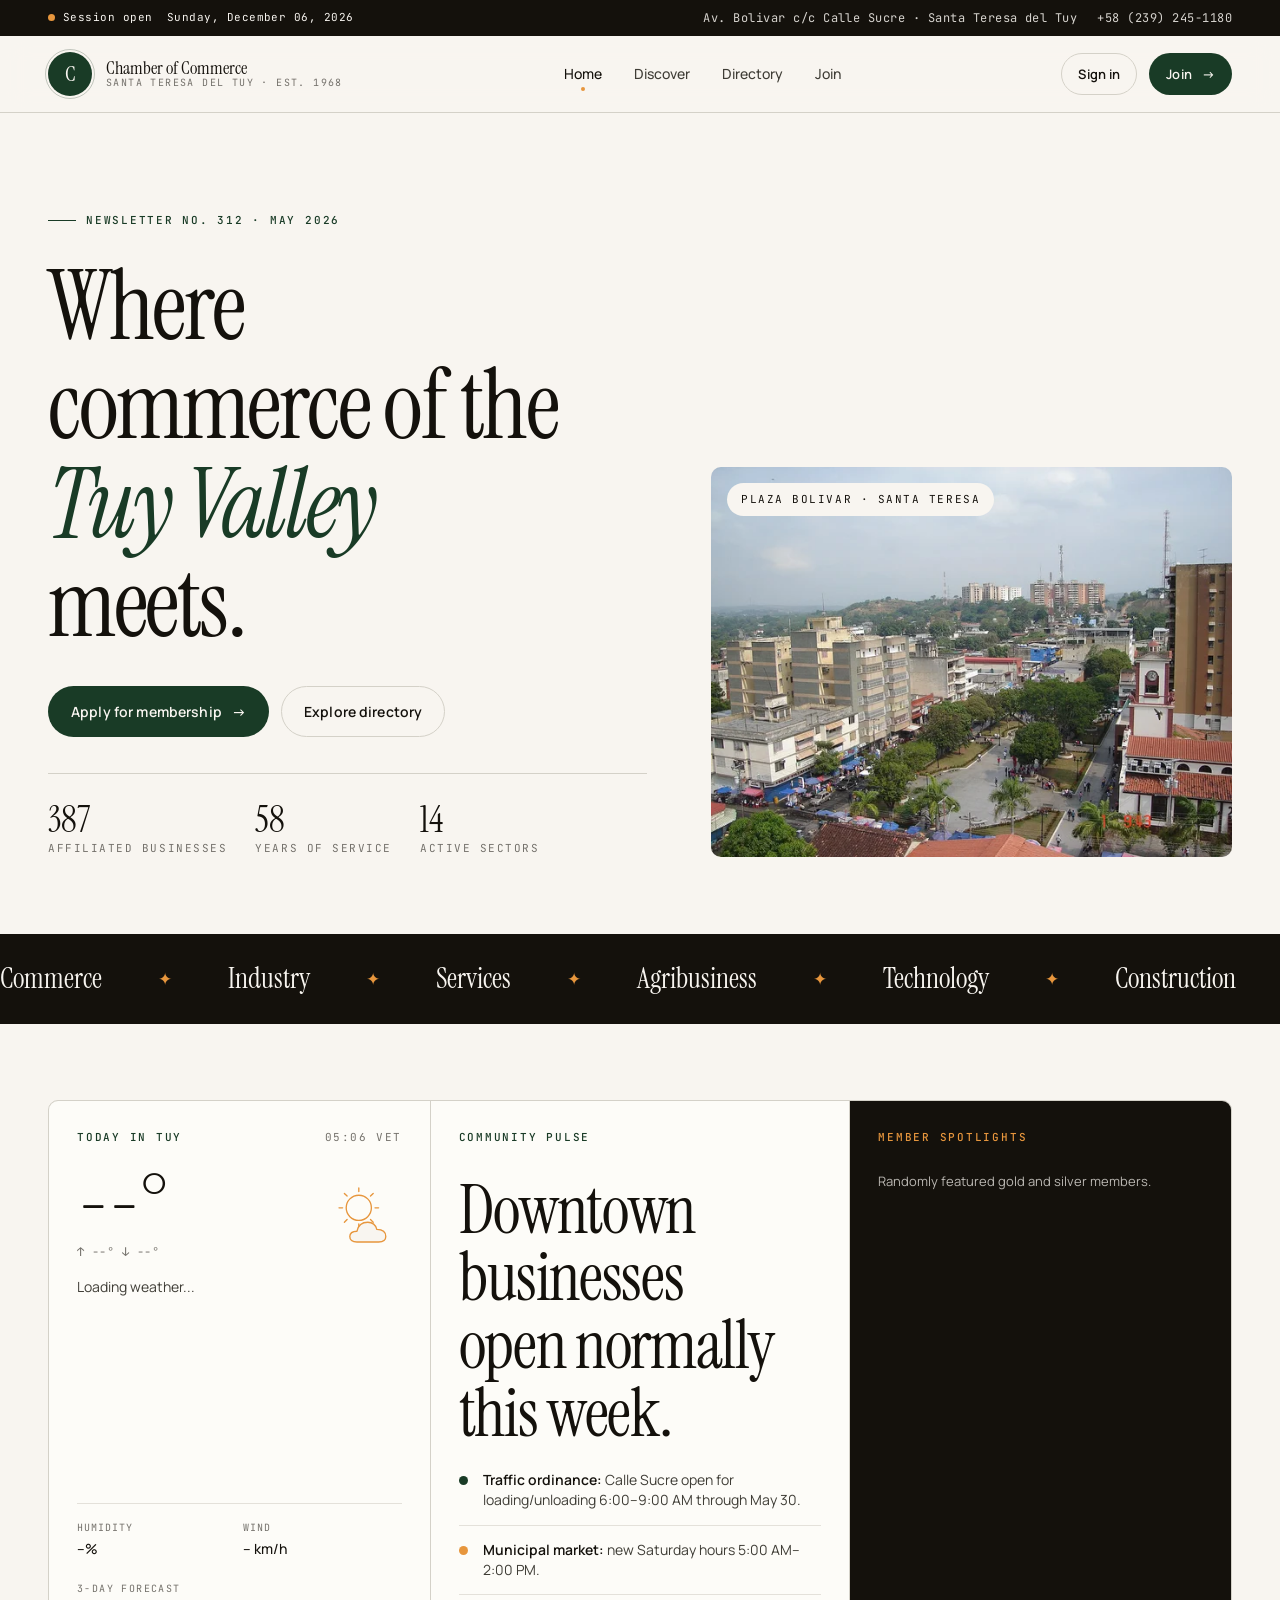
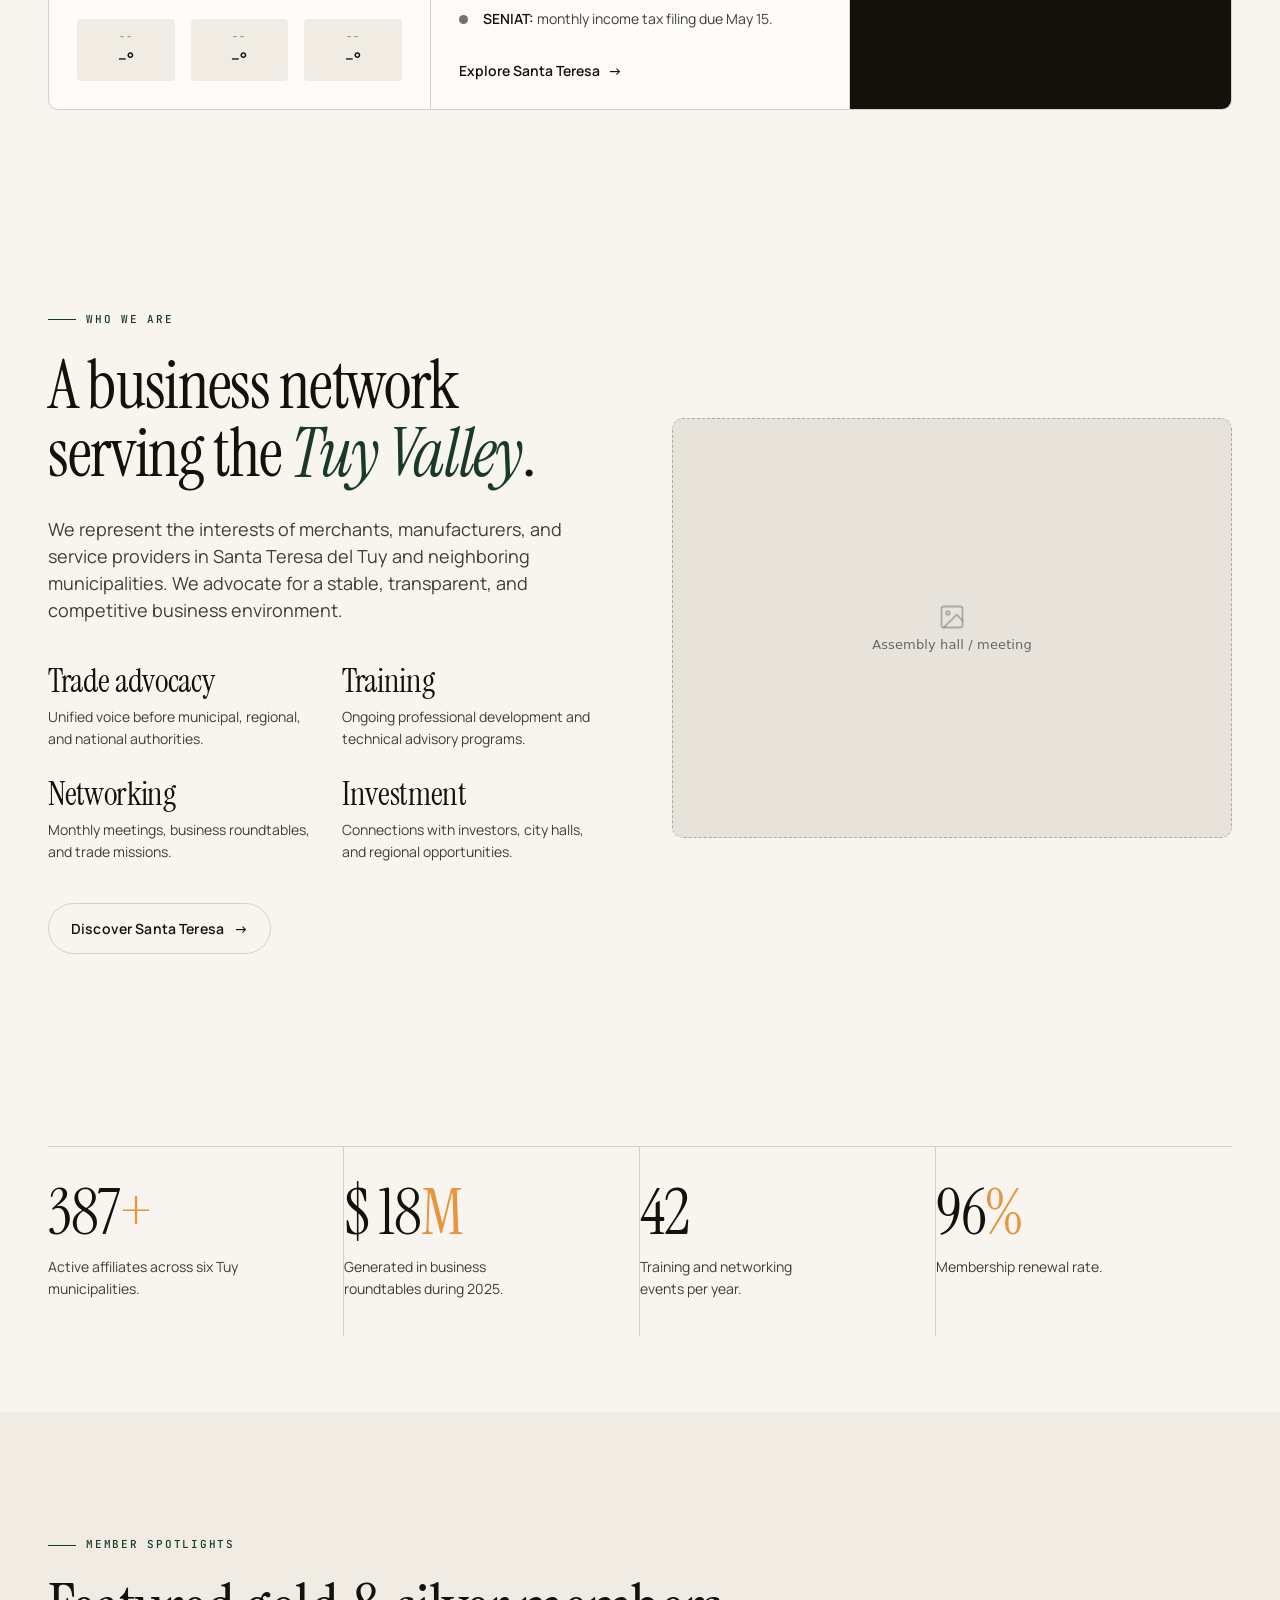
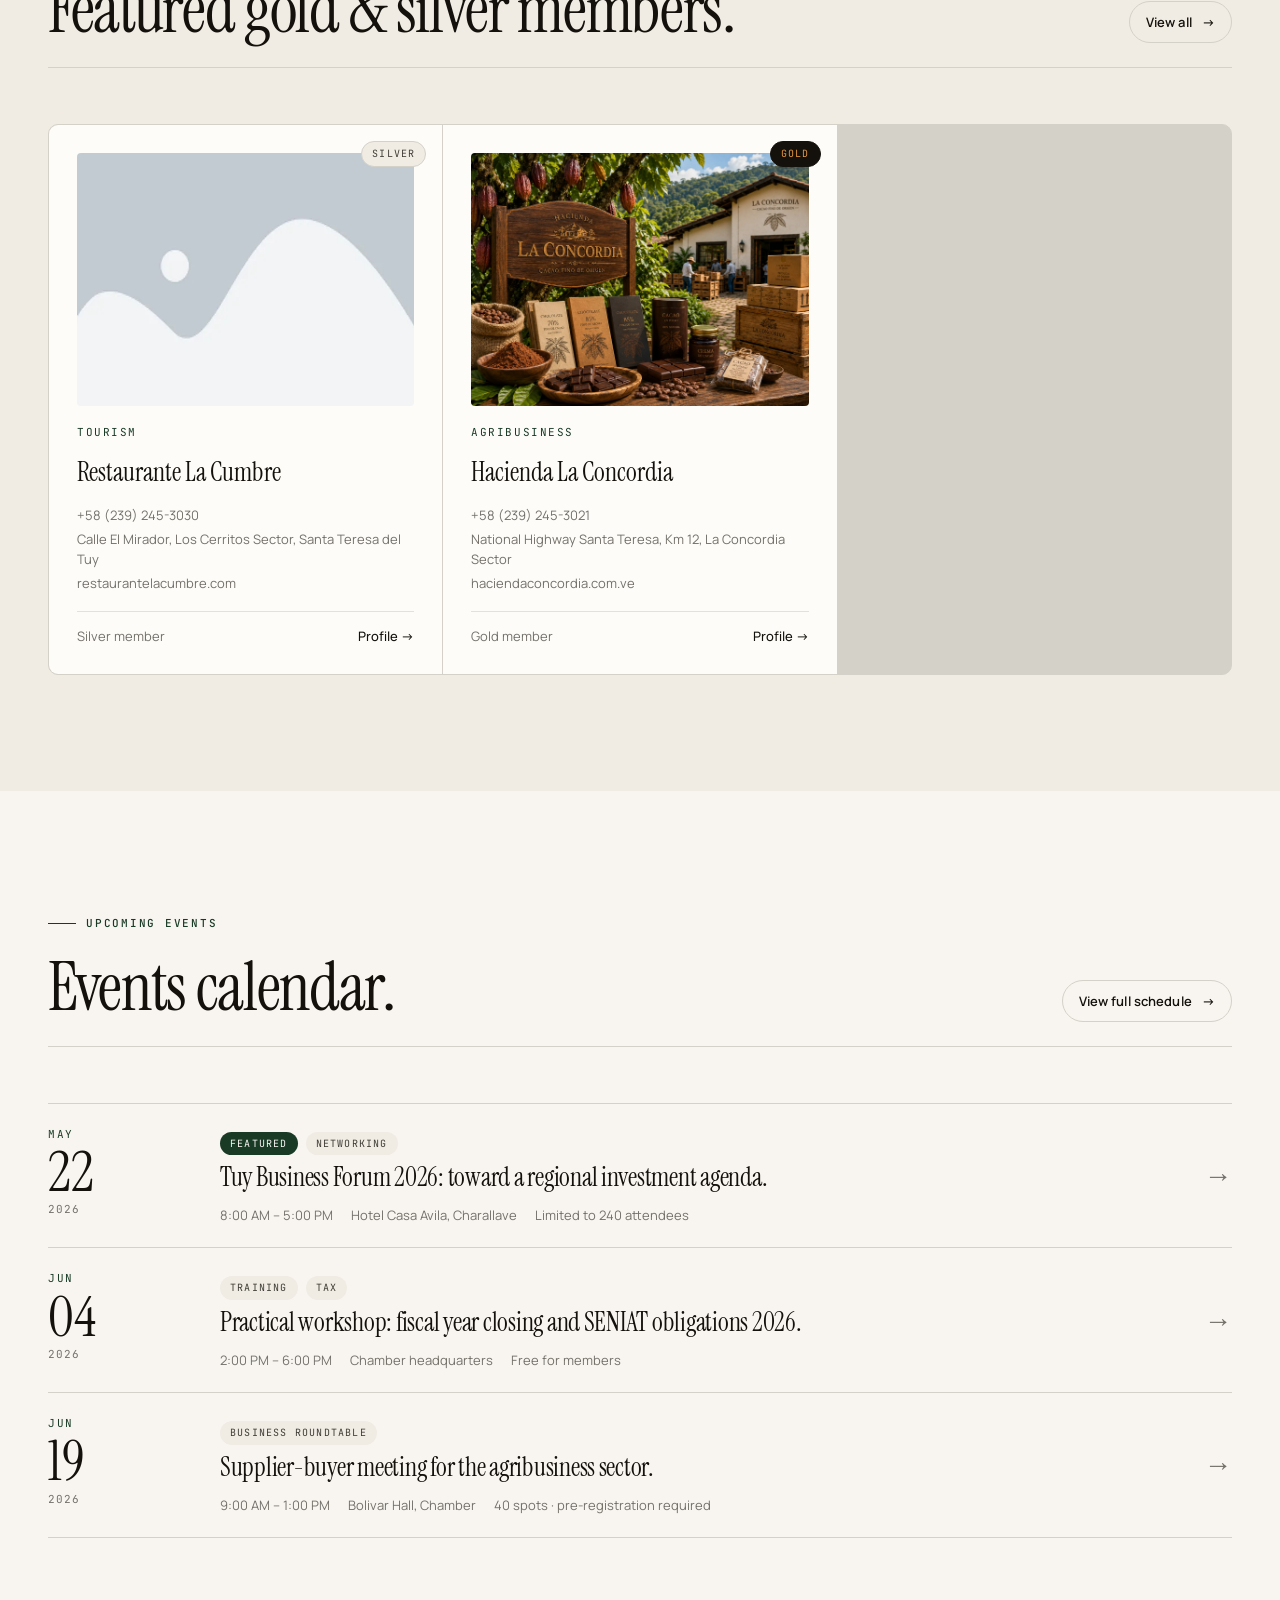
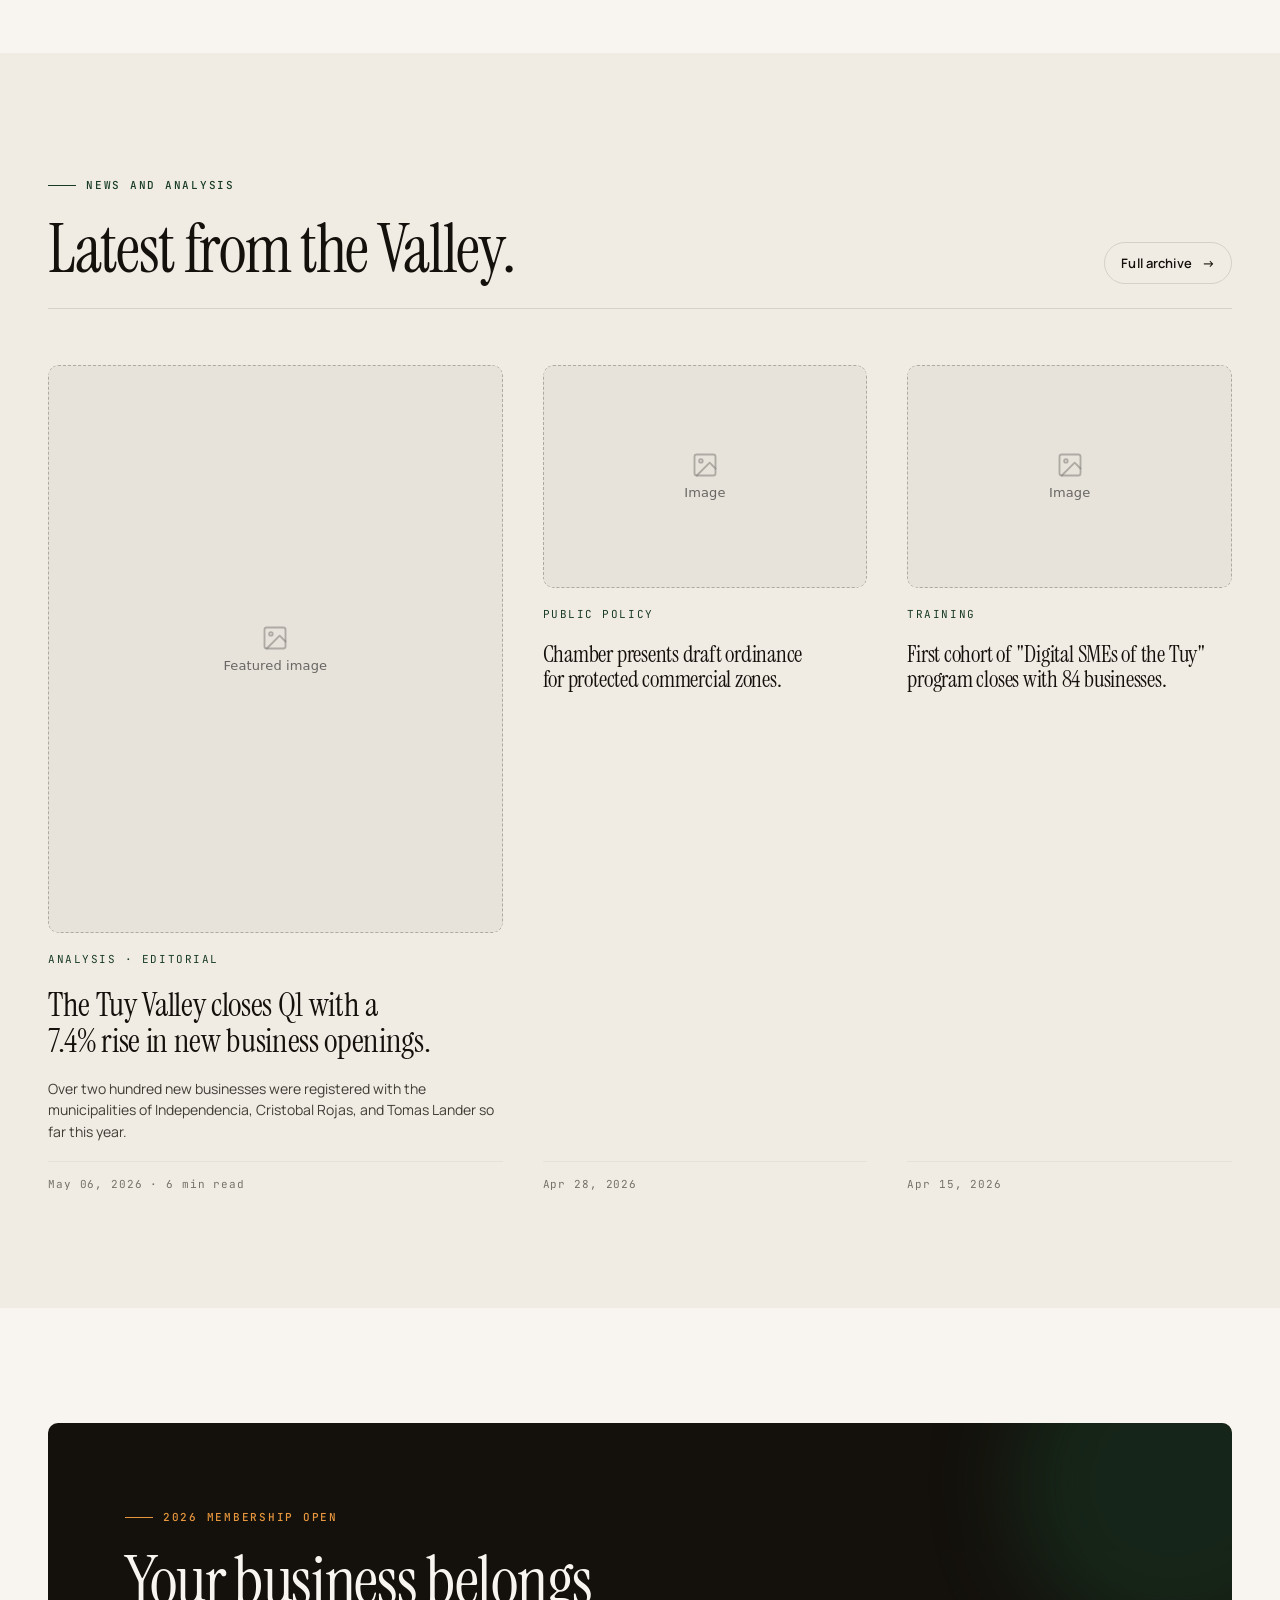
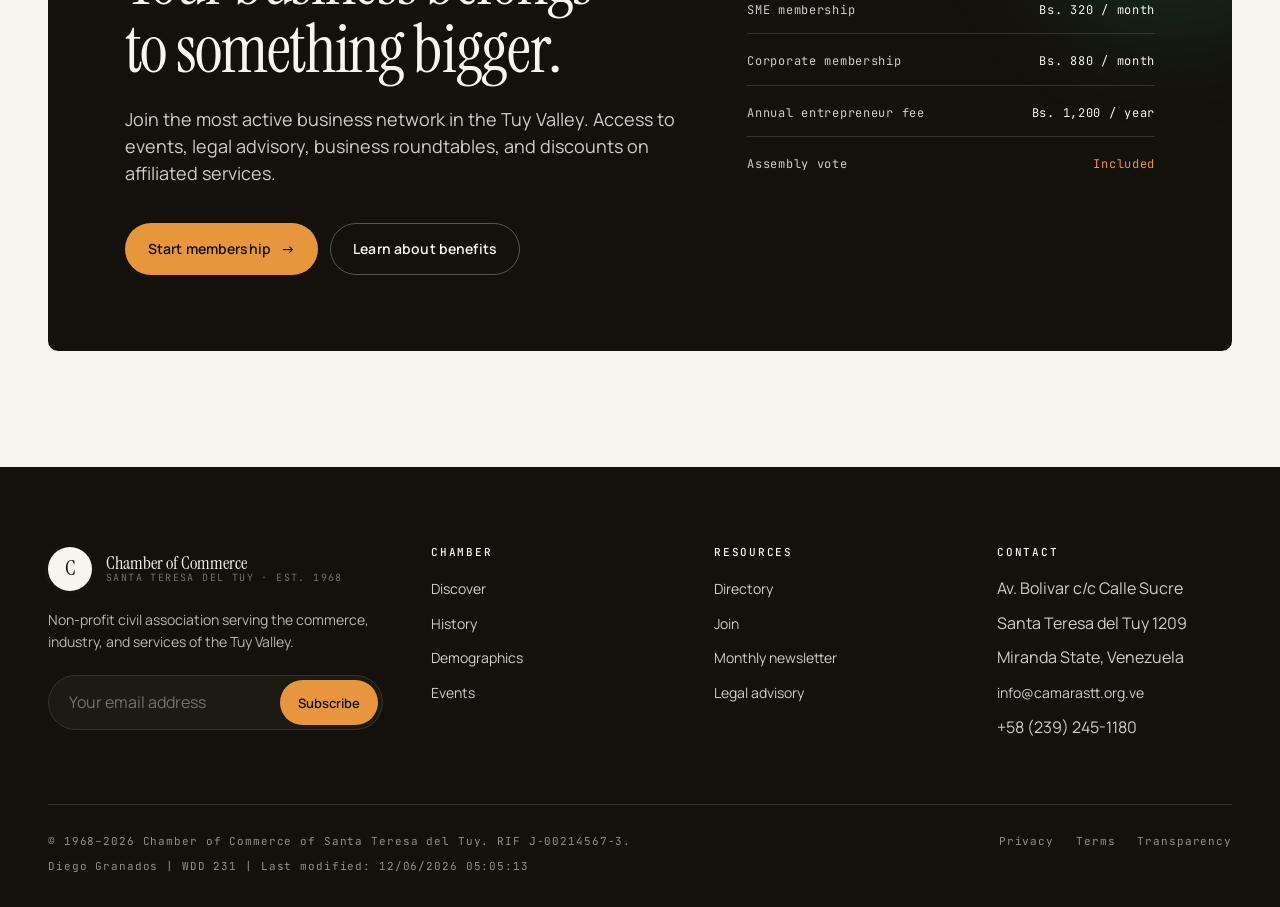
==== commit 32407dbd: "Refactor image handling in chamber website: replace <img> tags with <image-slot> components for dyna" ====
--- a/chamber/index.html
+++ b/chamber/index.html
@@ -148,7 +148,7 @@
 
         <article class="today-card pulse">
           <span class="eyebrow no-rule">Community pulse</span>
-          <h3 class="pulse-title">Downtown businesses open normally this week.</h3>
+          <h2 class="pulse-title">Downtown businesses open normally this week.</h2>
           <ul class="pulse-list">
             <li>
               <span class="dot pulse-dot-green"></span>
@@ -190,19 +190,19 @@
           <p class="lede mission-lede">We represent the interests of merchants, manufacturers, and service providers in Santa Teresa del Tuy and neighboring municipalities. We advocate for a stable, transparent, and competitive business environment.</p>
           <div class="grid mission-grid">
             <div>
-              <h4>Trade advocacy</h4>
+              <h3>Trade advocacy</h3>
               <p class="text-soft mission-desc">Unified voice before municipal, regional, and national authorities.</p>
             </div>
             <div>
-              <h4>Training</h4>
+              <h3>Training</h3>
               <p class="text-soft mission-desc">Ongoing professional development and technical advisory programs.</p>
             </div>
             <div>
-              <h4>Networking</h4>
+              <h3>Networking</h3>
               <p class="text-soft mission-desc">Monthly meetings, business roundtables, and trade missions.</p>
             </div>
             <div>
-              <h4>Investment</h4>
+              <h3>Investment</h3>
               <p class="text-soft mission-desc">Connections with investors, city halls, and regional opportunities.</p>
             </div>
           </div>
@@ -211,7 +211,7 @@
           </div>
         </div>
         <div class="split-img">
-          <img src="images/confecciones-valle.webp" alt="Assembly hall meeting" loading="lazy">
+          <image-slot id="mission-photo" placeholder="Assembly hall / meeting" shape="rounded" radius="10"></image-slot>
         </div>
       </div>
     </div>
@@ -354,7 +354,7 @@
 
       <div class="news-grid">
         <article class="news-item featured">
-          <div class="news-img"><img src="images/codium-tuy.webp" alt="Tuy Valley business growth" loading="lazy"></div>
+          <div class="news-img"><image-slot id="n1" placeholder="Featured image" shape="rounded" radius="10"></image-slot></div>
           <span class="news-cat">Analysis · Editorial</span>
           <h3>The Tuy Valley closes Q1 with a 7.4% rise in new business openings.</h3>
           <p class="text-soft news-desc">Over two hundred new businesses were registered with the municipalities of Independencia, Cristobal Rojas, and Tomas Lander so far this year.</p>
@@ -362,14 +362,14 @@
         </article>
 
         <article class="news-item">
-          <div class="news-img"><img src="images/restaurante-cumbre.webp" alt="Chamber ordinance proposal" loading="lazy"></div>
+          <div class="news-img"><image-slot id="n2" placeholder="Image" shape="rounded" radius="10"></image-slot></div>
           <span class="news-cat">Public policy</span>
           <h3>Chamber presents draft ordinance for protected commercial zones.</h3>
           <div class="news-meta">Apr 28, 2026</div>
         </article>
 
         <article class="news-item">
-          <div class="news-img"><img src="images/fundacion-aprender.webp" alt="Digital SMEs program" loading="lazy"></div>
+          <div class="news-img"><image-slot id="n3" placeholder="Image" shape="rounded" radius="10"></image-slot></div>
           <span class="news-cat">Training</span>
           <h3>First cohort of "Digital SMEs of the Tuy" program closes with 84 businesses.</h3>
           <div class="news-meta">Apr 15, 2026</div>
--- a/chamber/styles/small.css
+++ b/chamber/styles/small.css
@@ -352,7 +352,7 @@
   border-radius: var(--radius-lg);
   overflow: hidden;
 }
-.hero-image img { width: 100%; height: 100%; object-fit: cover; }
+.hero-image image-slot { width: 100%; height: 100%; }
 .hero-image .photo-badge {
   position: absolute;
   top: 16px; left: 16px;
@@ -765,7 +765,7 @@
   background: var(--bg-2);
 }
 .news-item.featured .news-img { aspect-ratio: 4 / 5; }
-.news-item .news-img img { width: 100%; height: 100%; object-fit: cover; }
+.news-item .news-img image-slot { width: 100%; height: 100%; }
 .news-item .news-cat {
   font-family: var(--f-mono);
   font-size: 11px;
@@ -803,7 +803,7 @@
   overflow: hidden;
   background: var(--bg-2);
 }
-.split-img img { width: 100%; height: 100%; object-fit: cover; }
+.split-img image-slot { width: 100%; height: 100%; }
 
 /* ---------- CTA band ---------- */
 .cta-band {
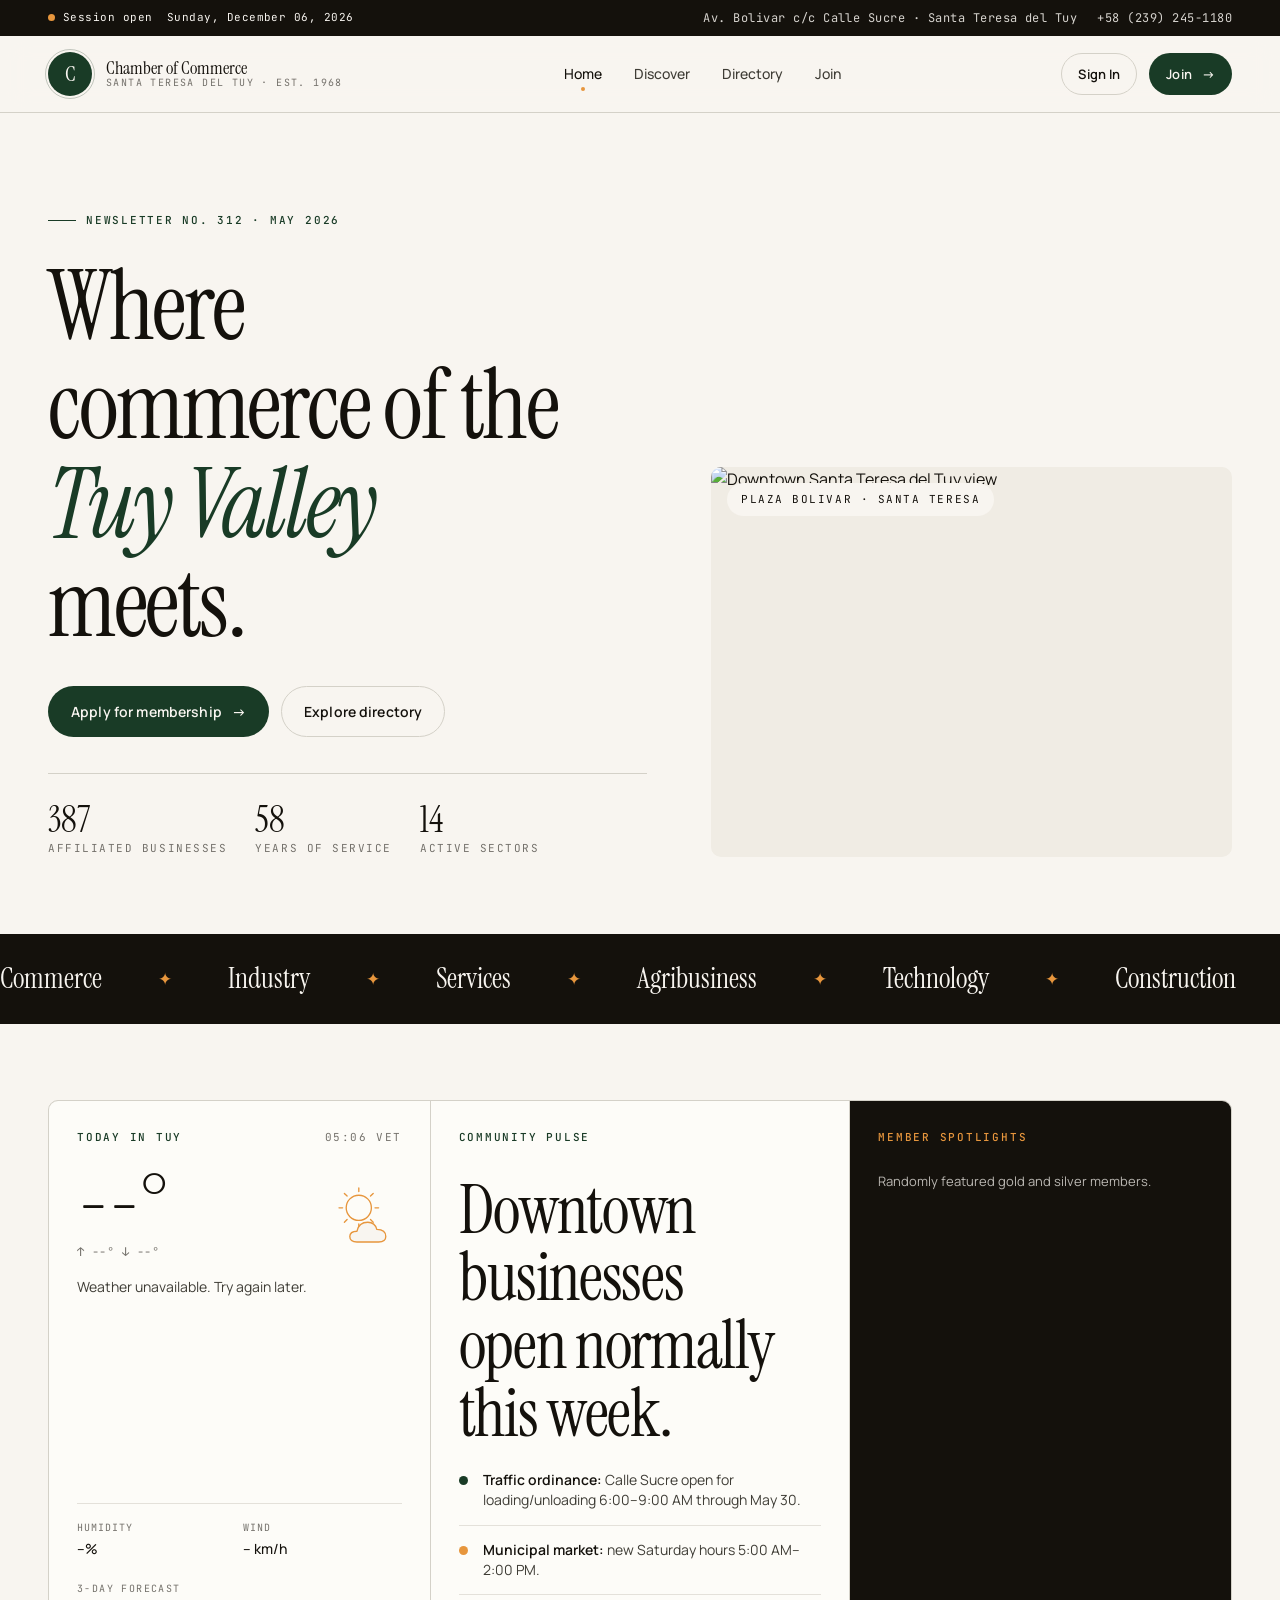
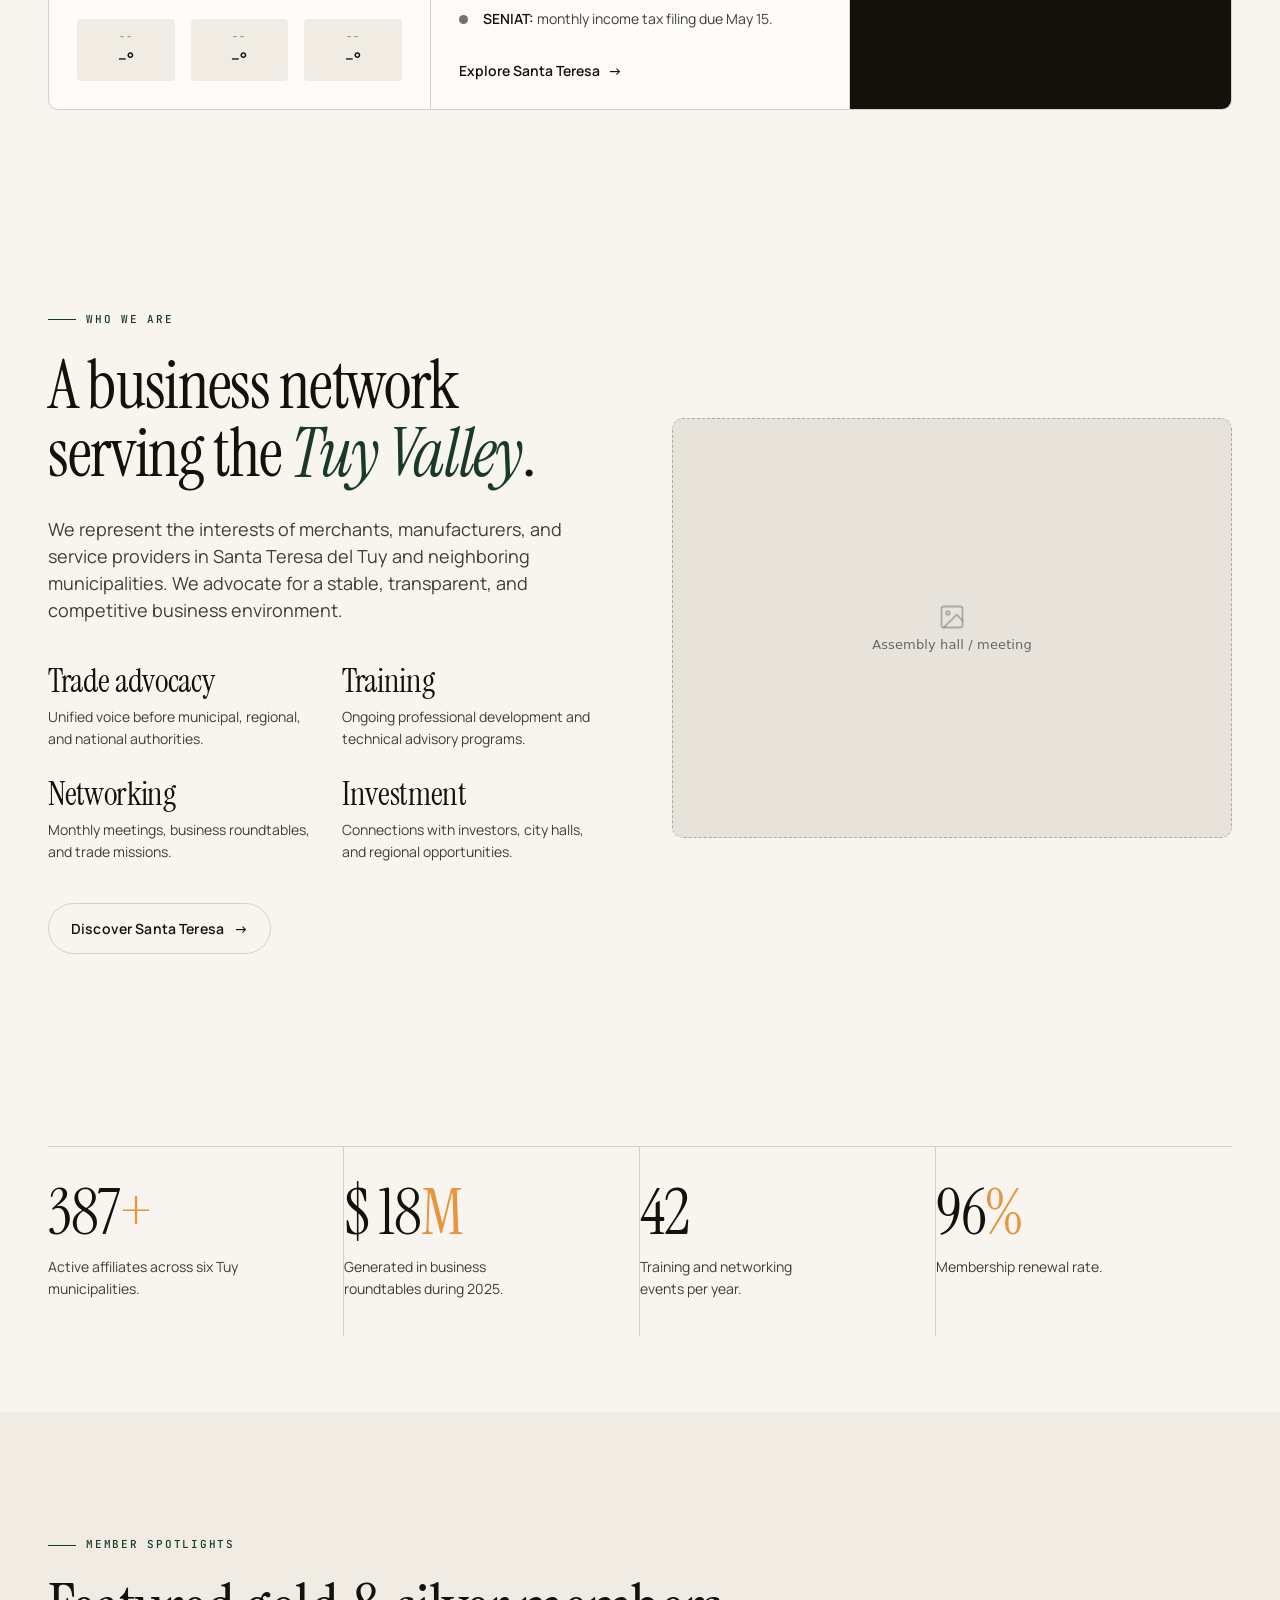
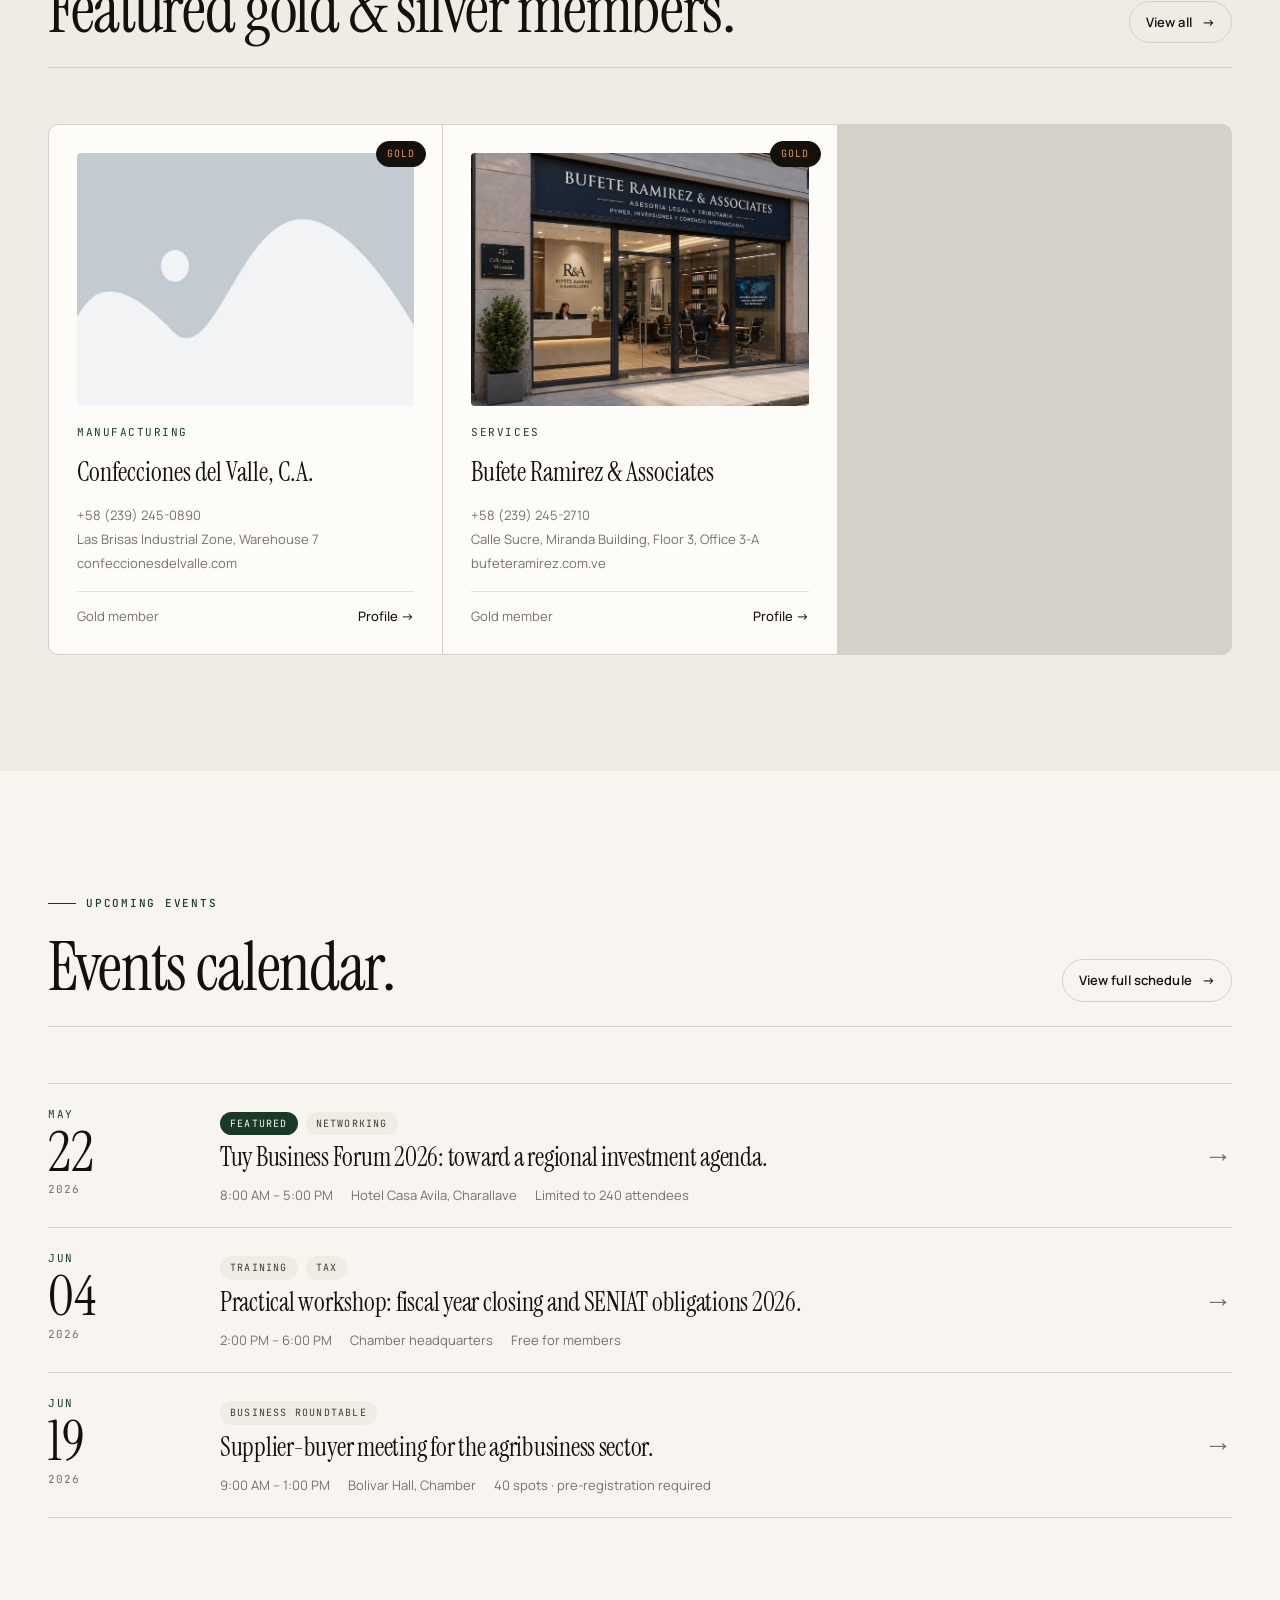
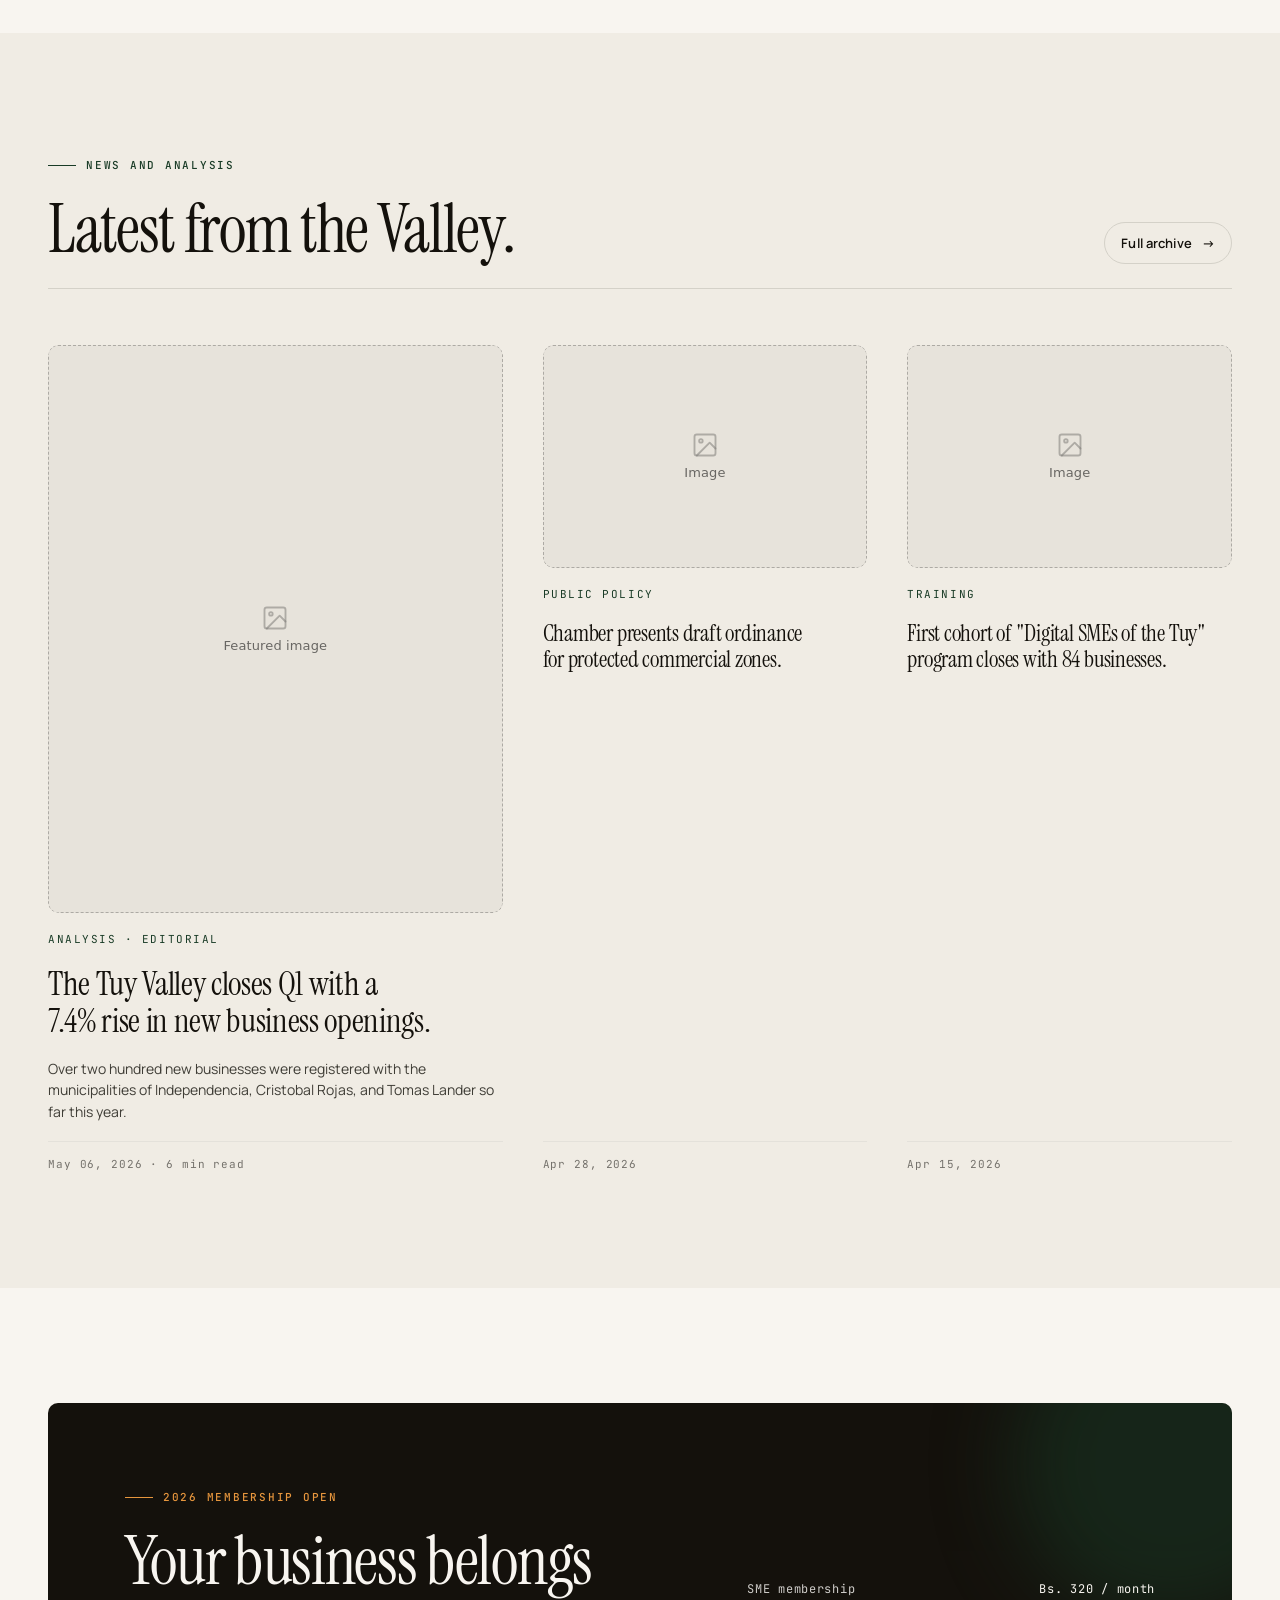
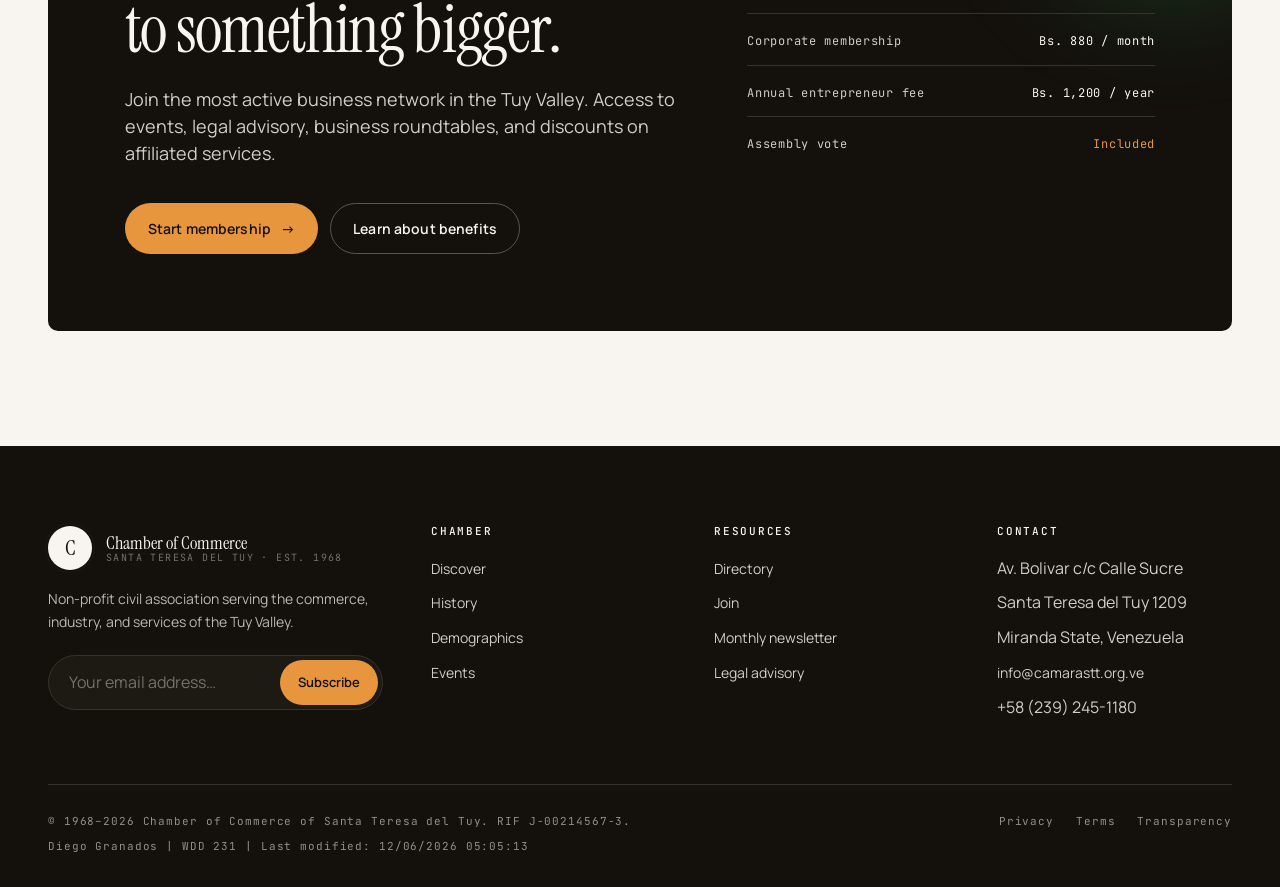
==== commit 662bc849: "Refactor chamber scripts and styles, fix 320px overflow, rename class names Shared member module - A" ====
--- a/chamber/index.html
+++ b/chamber/index.html
@@ -19,15 +19,16 @@
   <link rel="stylesheet" href="styles/larger.css" />
   <script src="scripts/image-slot.js" defer></script>
   <script src="scripts/script.js" defer></script>
-  <script src="scripts/home.js" defer></script>
+  <script type="module" src="scripts/home.js"></script>
 </head>
 <body>
+  <a class="skip-link" href="#main">Skip to content</a>
 
   <!-- Utility bar -->
   <div class="utility">
     <div class="wrapper">
       <div class="util-left">
-        <span><span class="live-dot"></span>Session open</span>
+        <span><span class="live-dot" aria-hidden="true"></span>Session open</span>
         <span data-live-date>—</span>
       </div>
       <div class="util-right">
@@ -49,21 +50,21 @@
           </span>
         </a>
         <ul class="nav-links" id="primary-nav">
-          <li><a href="index.html" class="active">Home</a></li>
+          <li><a href="index.html" class="active" aria-current="page">Home</a></li>
           <li><a href="discover.html">Discover</a></li>
           <li><a href="directory.html">Directory</a></li>
           <li><a href="join.html">Join</a></li>
         </ul>
         <div class="nav-cta">
-          <a class="cta-btn cta-btn-ghost cta-btn-sm" href="join.html">Sign in</a>
-          <a class="cta-btn cta-btn-primary cta-btn-sm" href="join.html#apply">Join <span class="arrow">→</span></a>
+          <a class="cta-button cta-button-ghost cta-button-sm" href="join.html">Sign In</a>
+          <a class="cta-button cta-button-primary cta-button-sm" href="join.html#apply">Join <span class="arrow" aria-hidden="true">→</span></a>
           <button class="nav-toggle" aria-controls="primary-nav" aria-expanded="false" aria-label="Open menu"><span class="bars"></span></button>
         </div>
       </nav>
     </div>
   </header>
 
-  <main>
+  <main id="main">
 
   <!-- Hero -->
   <section class="hero">
@@ -76,8 +77,8 @@
             <span class="alt">Tuy Valley</span><br />meets.
           </h1>
           <div class="hero-actions">
-            <a class="cta-btn cta-btn-primary" href="join.html#apply">Apply for membership <span class="arrow">→</span></a>
-            <a class="cta-btn cta-btn-ghost" href="directory.html">Explore directory</a>
+            <a class="cta-button cta-button-primary" href="join.html#apply">Apply for membership <span class="arrow" aria-hidden="true">→</span></a>
+            <a class="cta-button cta-button-ghost" href="directory.html">Explore directory</a>
           </div>
           <div class="hero-meta">
             <div class="stat"><span class="num">387</span><span class="label">Affiliated businesses</span></div>
@@ -87,7 +88,7 @@
         </div>
         <div class="hero-image">
           <span class="photo-badge">Plaza Bolivar · Santa Teresa</span>
-          <img src="images/Santateresahannes.webp" alt="Downtown Santa Teresa del Tuy view" loading="lazy">
+          <img src="images/santateresahannes.webp" alt="Downtown Santa Teresa del Tuy view" width="800" height="600" fetchpriority="high">
         </div>
       </div>
     </div>
@@ -108,7 +109,7 @@
         <article class="today-card weather">
           <div class="today-head">
             <span class="eyebrow no-rule">Today in Tuy</span>
-            <span class="today-time" data-live-clock>—</span>
+            <span class="today-time" data-live-clock aria-hidden="true">—</span>
           </div>
           <div class="weather-main">
             <div class="weather-temp">
@@ -133,7 +134,7 @@
               </svg>
             </div>
           </div>
-          <p class="weather-desc" id="w-desc">Loading weather...</p>
+          <p class="weather-desc" id="w-desc" aria-live="polite">Loading weather…</p>
           <ul class="weather-strip">
             <li><span class="lbl">Humidity</span><span class="val" id="w-humidity">--%</span></li>
             <li><span class="lbl">Wind</span><span class="val" id="w-wind">-- km/h</span></li>
@@ -151,25 +152,25 @@
           <h2 class="pulse-title">Downtown businesses open normally this week.</h2>
           <ul class="pulse-list">
             <li>
-              <span class="dot pulse-dot-green"></span>
+              <span class="dot pulse-dot-green" aria-hidden="true"></span>
               <div>
                 <strong>Traffic ordinance:</strong> Calle Sucre open for loading/unloading 6:00–9:00 AM through May 30.
               </div>
             </li>
             <li>
-              <span class="dot pulse-dot-amber"></span>
+              <span class="dot pulse-dot-amber" aria-hidden="true"></span>
               <div>
                 <strong>Municipal market:</strong> new Saturday hours 5:00 AM–2:00 PM.
               </div>
             </li>
             <li>
-              <span class="dot pulse-dot-faint"></span>
+              <span class="dot pulse-dot-faint" aria-hidden="true"></span>
               <div>
                 <strong>SENIAT:</strong> monthly income tax filing due May 15.
               </div>
             </li>
           </ul>
-          <a class="pulse-link" href="discover.html">Explore Santa Teresa <span class="arrow">→</span></a>
+          <a class="pulse-link" href="discover.html">Explore Santa Teresa <span class="arrow" aria-hidden="true">→</span></a>
         </article>
 
         <article class="today-card spotlight">
@@ -207,7 +208,7 @@
             </div>
           </div>
           <div class="mission-cta">
-            <a class="cta-btn cta-btn-ghost" href="discover.html">Discover Santa Teresa <span class="arrow">→</span></a>
+            <a class="cta-button cta-button-ghost" href="discover.html">Discover Santa Teresa <span class="arrow" aria-hidden="true">→</span></a>
           </div>
         </div>
         <div class="split-img">
@@ -226,7 +227,7 @@
           <span class="desc">Active affiliates across six Tuy municipalities.</span>
         </div>
         <div class="stat-cell">
-          <span class="num">$ 18<span class="unit">M</span></span>
+          <span class="num">$&nbsp;18<span class="unit">M</span></span>
           <span class="desc">Generated in business roundtables during 2025.</span>
         </div>
         <div class="stat-cell">
@@ -242,7 +243,7 @@
   </section>
 
   <!-- Member Spotlights (dynamically loaded gold/silver members) -->
-  <section class="section bg-cream">
+  <section class="section section-cream">
     <div class="wrapper">
       <div class="sec-head">
         <div>
@@ -250,11 +251,11 @@
           <h2 class="section-title-mt">Featured gold &amp; silver members.</h2>
         </div>
         <div class="right">
-          <a class="cta-btn cta-btn-ghost cta-btn-sm" href="directory.html">View all <span class="arrow">→</span></a>
-        </div>
-      </div>
-
-      <div class="dir-grid" id="spotlights">
+          <a class="cta-button cta-button-ghost cta-button-sm" href="directory.html">View all <span class="arrow" aria-hidden="true">→</span></a>
+        </div>
+      </div>
+
+      <div class="dir-grid" id="spotlights" aria-live="polite">
         <!-- Populated by home.js -->
       </div>
     </div>
@@ -269,7 +270,7 @@
           <h2 class="section-title-mt">Events calendar.</h2>
         </div>
         <div class="right">
-          <a class="cta-btn cta-btn-ghost cta-btn-sm" href="discover.html#events">View full schedule <span class="arrow">→</span></a>
+          <a class="cta-button cta-button-ghost cta-button-sm" href="discover.html#events">View full schedule <span class="arrow" aria-hidden="true">→</span></a>
         </div>
       </div>
 
@@ -292,7 +293,7 @@
               <span>Limited to 240 attendees</span>
             </div>
           </div>
-          <span class="event-arrow">→</span>
+          <span class="event-arrow" aria-hidden="true">→</span>
         </article>
 
         <article class="event-row">
@@ -313,7 +314,7 @@
               <span>Free for members</span>
             </div>
           </div>
-          <span class="event-arrow">→</span>
+          <span class="event-arrow" aria-hidden="true">→</span>
         </article>
 
         <article class="event-row">
@@ -333,14 +334,14 @@
               <span>40 spots · pre-registration required</span>
             </div>
           </div>
-          <span class="event-arrow">→</span>
+          <span class="event-arrow" aria-hidden="true">→</span>
         </article>
       </div>
     </div>
   </section>
 
   <!-- News -->
-  <section class="section bg-cream">
+  <section class="section section-cream">
     <div class="wrapper">
       <div class="sec-head">
         <div>
@@ -348,7 +349,7 @@
           <h2 class="section-title-mt">Latest from the Valley.</h2>
         </div>
         <div class="right">
-          <a class="cta-btn cta-btn-ghost cta-btn-sm" href="#">Full archive <span class="arrow">→</span></a>
+          <a class="cta-button cta-button-ghost cta-button-sm" href="#">Full archive <span class="arrow" aria-hidden="true">→</span></a>
         </div>
       </div>
 
@@ -387,8 +388,8 @@
           <h2 class="section-title-mt">Your business belongs to something bigger.</h2>
           <p class="lede section-lede-mt">Join the most active business network in the Tuy Valley. Access to events, legal advisory, business roundtables, and discounts on affiliated services.</p>
           <div class="actions section-actions-mt">
-            <a class="cta-btn cta-btn-amber" href="join.html#apply">Start membership <span class="arrow">→</span></a>
-            <a class="cta-btn cta-btn-ghost" href="join.html#benefits">Learn about benefits</a>
+            <a class="cta-button cta-button-amber" href="join.html#apply">Start membership <span class="arrow" aria-hidden="true">→</span></a>
+            <a class="cta-button cta-button-ghost" href="join.html#benefits">Learn about benefits</a>
           </div>
         </div>
         <div>
@@ -418,9 +419,10 @@
             </span>
           </div>
           <p>Non-profit civil association serving the commerce, industry, and services of the Tuy Valley.</p>
-          <form class="newsletter" onsubmit="event.preventDefault(); this.querySelector('input').value=''; this.querySelector('button').textContent='Subscribed';">
-            <input type="email" placeholder="Your email address" required />
+          <form class="newsletter" data-newsletter>
+            <input type="email" name="email" autocomplete="email" spellcheck="false" aria-label="Email address" placeholder="Your email address…" required />
             <button type="submit">Subscribe</button>
+            <span class="sr-only" role="status" aria-live="polite" data-newsletter-status></span>
           </form>
         </div>
         <div>
--- a/chamber/styles/small.css
+++ b/chamber/styles/small.css
@@ -76,8 +76,6 @@
 
 p { margin: 0; text-wrap: pretty; }
 
-.italic { font-style: italic; }
-
 .eyebrow {
   font-family: var(--f-mono);
   font-size: 11px;
@@ -125,12 +123,10 @@
 .section { padding-block: var(--section-y); }
 .section.tight { padding-block: clamp(48px, 6vw, 96px); }
 
-.rule { height: 1px; background: var(--rule); border: 0; margin: 0; }
-
 .grid { display: grid; gap: 24px; }
 
 /* ---------- Buttons ---------- */
-.cta-btn {
+.cta-button {
   display: inline-flex;
   align-items: center;
   gap: 10px;
@@ -145,19 +141,19 @@
   border: 1px solid transparent;
   white-space: nowrap;
 }
-.cta-btn .arrow { transition: transform 0.25s var(--ease); }
-.cta-btn:hover .arrow { transform: translateX(3px); }
-
-.cta-btn-primary { background: var(--green); color: var(--bg); }
-.cta-btn-primary:hover { background: var(--green-ink); }
-
-.cta-btn-ghost { background: transparent; color: var(--ink); border-color: var(--rule); }
-.cta-btn-ghost:hover { background: var(--ink); color: var(--bg); border-color: var(--ink); }
-
-.cta-btn-amber { background: var(--amber); color: var(--ink); }
-.cta-btn-amber:hover { background: var(--amber-2); }
-
-.cta-btn-sm { padding: 10px 16px; font-size: 13px; }
+.cta-button .arrow { transition: transform 0.25s var(--ease); }
+.cta-button:hover .arrow { transform: translateX(3px); }
+
+.cta-button-primary { background: var(--green); color: var(--bg); }
+.cta-button-primary:hover { background: var(--green-ink); }
+
+.cta-button-ghost { background: transparent; color: var(--ink); border-color: var(--rule); }
+.cta-button-ghost:hover { background: var(--ink); color: var(--bg); border-color: var(--ink); }
+
+.cta-button-amber { background: var(--amber); color: var(--ink); }
+.cta-button-amber:hover { background: var(--amber-2); }
+
+.cta-button-sm { padding: 10px 16px; font-size: 13px; }
 
 /* ---------- Top utility bar ---------- */
 .utility {
@@ -203,15 +199,16 @@
   display: flex;
   align-items: center;
   justify-content: space-between;
-  gap: 32px;
+  gap: 12px;
   height: 64px;
 }
 .brand {
   display: flex;
   align-items: center;
-  gap: 14px;
-  flex-shrink: 0;
-}
+  gap: 10px;
+  min-width: 0;
+}
+.brand-mark { flex-shrink: 0; }
 .brand-mark {
   width: 44px;
   height: 44px;
@@ -240,10 +237,11 @@
 }
 .brand-name .l1 {
   font-family: var(--f-display);
-  font-size: 18px;
+  font-size: 16px;
   color: var(--ink);
 }
 .brand-name .l2 {
+  display: none;
   font-family: var(--f-mono);
   font-size: 10px;
   letter-spacing: 0.14em;
@@ -290,8 +288,8 @@
   background: var(--amber);
 }
 
-.nav-cta { display: flex; align-items: center; gap: 12px; }
-.nav-cta .cta-btn-ghost { display: none; }
+.nav-cta { display: flex; align-items: center; gap: 8px; }
+.nav-cta .cta-button-ghost { display: none; }
 
 .nav-toggle {
   display: flex;
@@ -513,20 +511,6 @@
 .today-card.spotlight .text-soft { color: oklch(0.78 0.008 85); }
 .today-card.spotlight .pulse-link { color: var(--bg); }
 .today-card.spotlight .pulse-link:hover { color: var(--amber); }
-.spot-img {
-  aspect-ratio: 5 / 3;
-  border-radius: 6px;
-  overflow: hidden;
-  background: oklch(0.28 0.01 85);
-}
-.spot-img image-slot { width: 100%; height: 100%; }
-.spot-cat {
-  font-family: var(--f-mono);
-  font-size: 11px;
-  letter-spacing: 0.14em;
-  text-transform: uppercase;
-  color: var(--amber);
-}
 
 /* ---------- Marquee ---------- */
 .marquee {
@@ -645,12 +629,6 @@
   font-family: var(--f-display);
   font-size: 26px;
   line-height: 1.05;
-}
-.dir-card .dir-id {
-  font-family: var(--f-mono);
-  font-size: 11px;
-  color: var(--ink-faint);
-  letter-spacing: 0.08em;
 }
 .dir-card .dir-cat {
   font-family: var(--f-mono);
@@ -834,8 +812,8 @@
 .cta-band .eyebrow { color: var(--amber); }
 .cta-band .eyebrow::before { background: var(--amber); }
 .cta-band .actions { display: flex; gap: 12px; flex-wrap: wrap; }
-.cta-band .cta-btn-ghost { color: var(--bg); border-color: oklch(0.45 0.01 85); }
-.cta-band .cta-btn-ghost:hover { background: var(--bg); color: var(--ink); border-color: var(--bg); }
+.cta-band .cta-button-ghost { color: var(--bg); border-color: oklch(0.45 0.01 85); }
+.cta-band .cta-button-ghost:hover { background: var(--bg); color: var(--ink); border-color: var(--bg); }
 /* ---------- Footer ---------- */
 .site-footer {
   background: var(--ink);
@@ -844,7 +822,7 @@
 }
 .footer-grid {
   display: grid;
-  grid-template-columns: 1fr;
+  grid-template-columns: minmax(0, 1fr);
   gap: 36px;
   padding-bottom: 64px;
   border-bottom: 1px solid oklch(0.32 0.01 85);
@@ -876,6 +854,7 @@
 }
 .newsletter input {
   flex: 1;
+  min-width: 0;
   background: transparent;
   border: 0;
   padding: 10px 16px;
@@ -955,28 +934,6 @@
 }
 .checkbox input { margin-top: 4px; }
 
-/* ---------- Tabs / chips ---------- */
-.chips {
-  display: flex;
-  flex-wrap: wrap;
-  gap: 8px;
-}
-.chip {
-  font-family: var(--f-mono);
-  font-size: 11px;
-  letter-spacing: 0.12em;
-  text-transform: uppercase;
-  padding: 8px 14px;
-  border: 1px solid var(--rule);
-  border-radius: 999px;
-  background: var(--paper);
-  color: var(--ink-soft);
-  cursor: pointer;
-  transition: all 0.2s var(--ease);
-}
-.chip:hover { border-color: var(--ink); color: var(--ink); }
-.chip.active { background: var(--ink); color: var(--bg); border-color: var(--ink); }
-
 /* ---------- Page hero (sub pages) ---------- */
 .page-hero {
   padding-top: clamp(48px, 6vw, 88px);
@@ -1004,12 +961,10 @@
 }
 
 /* ---------- Misc helpers ---------- */
-.mt-12 { margin-top: 48px; }
-.mt-16 { margin-top: 64px; }
+
 .text-soft { color: var(--ink-soft); }
 .text-faint { color: var(--ink-faint); }
-.bg-paper { background: var(--paper); }
-.bg-cream { background: var(--bg-2); }
+.section-cream { background: var(--bg-2); }
 
 /* image-slot styling */
 image-slot {
@@ -1019,25 +974,7 @@
 }
 
 /* placeholder pattern fallback */
-.placeholder-stripe {
-  background:
-    repeating-linear-gradient(
-      135deg,
-      var(--bg-2) 0,
-      var(--bg-2) 12px,
-      var(--bg-3) 12px,
-      var(--bg-3) 24px
-    );
-  display: grid;
-  place-items: center;
-  font-family: var(--f-mono);
-  font-size: 11px;
-  letter-spacing: 0.14em;
-  text-transform: uppercase;
-  color: var(--ink-faint);
-  width: 100%;
-  height: 100%;
-}
+
 
 /* ========================================================================
    Discover page styles
@@ -1265,45 +1202,6 @@
   background: oklch(0.972 0.008 85 / 0.95);
   backdrop-filter: blur(10px);
 }
-.search-field {
-  position: relative;
-  max-width: 480px;
-}
-.search-field input {
-  width: 100%;
-  background: var(--paper);
-  border: 1px solid var(--rule);
-  border-radius: 999px;
-  padding: 14px 18px 14px 46px;
-  font: inherit;
-  font-size: 15px;
-  color: var(--ink);
-  outline: none;
-  transition: border-color 0.2s var(--ease);
-}
-.search-field input:focus { border-color: var(--green); }
-.search-field svg {
-  position: absolute;
-  left: 18px;
-  top: 50%;
-  transform: translateY(-50%);
-  color: var(--ink-faint);
-}
-.toolbar-meta {
-  font-family: var(--f-mono);
-  font-size: 11px;
-  letter-spacing: 0.14em;
-  text-transform: uppercase;
-  color: var(--ink-faint);
-}
-.toolbar-meta strong { color: var(--ink); font-weight: 500; }
-
-.filters-row {
-  display: flex;
-  gap: 8px;
-  flex-wrap: wrap;
-  margin-bottom: 32px;
-}
 
 .view-toggle {
   display: flex;
@@ -1320,7 +1218,7 @@
   letter-spacing: 0.12em;
   text-transform: uppercase;
   cursor: pointer;
-  transition: all 0.2s var(--ease);
+  transition: border-color 0.2s var(--ease), color 0.2s var(--ease), background-color 0.2s var(--ease);
 }
 .view-toggle button.active {
   background: var(--ink);
@@ -1429,12 +1327,6 @@
 .section-lede-mt { margin-top: 22px; }
 .section-actions-mt { margin-top: 36px; }
 .italic-green { font-style: italic; color: var(--green); font-family: inherit; }
-.spot-title {
-  font-family: var(--f-display);
-  font-size: 28px;
-  font-weight: 400;
-  margin-top: 4px;
-}
 .spot-desc { font-size: 13px; margin-top: 10px; }
 .mission-grid { grid-template-columns: 1fr 1fr; gap: 28px; margin-top: 40px; }
 .mission-desc { margin-top: 8px; font-size: 14px; }
@@ -1576,12 +1468,6 @@
   line-height: 1;
   letter-spacing: -0.02em;
 }
-.price-cur {
-  font-family: var(--f-mono);
-  font-size: 14px;
-  color: var(--ink-faint);
-  letter-spacing: 0.04em;
-}
 .price-period {
   margin-left: auto;
   font-family: var(--f-mono);
@@ -1590,7 +1476,7 @@
   letter-spacing: 0.1em;
   text-transform: uppercase;
 }
-.tier.featured .price-period, .tier.featured .price-cur { color: oklch(0.7 0.008 85); }
+.tier.featured .price-period{ color: oklch(0.7 0.008 85); }
 
 .perks { list-style: none; padding: 0; margin: 0; display: flex; flex-direction: column; gap: 14px; flex: 1; }
 .perks li {
@@ -1609,9 +1495,9 @@
 .perks strong { color: var(--ink); font-weight: 600; }
 .tier.featured .perks strong { color: var(--bg); }
 
-.tier .cta-btn { margin-top: 8px; justify-content: center; }
-.tier.featured .cta-btn-primary { background: var(--amber); color: var(--ink); }
-.tier.featured .cta-btn-primary:hover { background: var(--bg); }
+.tier .cta-button { margin-top: 8px; justify-content: center; }
+.tier.featured .cta-button-primary { background: var(--amber); color: var(--ink); }
+.tier.featured .cta-button-primary:hover { background: var(--bg); }
 
 /* Comparison table */
 .compare {
@@ -1759,7 +1645,6 @@
 }
 .tier-radio label:hover { border-color: var(--ink); }
 .tier-radio input { position: absolute; opacity: 0; }
-.tier-radio input:checked + .tier-radio-body { color: var(--bg); }
 .tier-radio label:has(input:checked) { background: var(--ink); border-color: var(--ink); color: var(--bg); }
 .tier-radio label:has(input:checked) .lvl-name,
 .tier-radio label:has(input:checked) .lvl-price { color: var(--bg); }
@@ -1797,3 +1682,57 @@
 .demo-card.highlight .label { color: oklch(0.85 0.005 85); }
 .demo-card.highlight p { font-size: 14px; color: oklch(0.85 0.005 85); }
 .demo-card.highlight .pulse-link { color: var(--amber); }
+
+
+/* ---------- Accessibility ---------- */
+.sr-only {
+  position: absolute;
+  width: 1px;
+  height: 1px;
+  margin: -1px;
+  padding: 0;
+  overflow: hidden;
+  clip: rect(0 0 0 0);
+  white-space: nowrap;
+  border: 0;
+}
+.skip-link {
+  position: absolute;
+  left: 16px;
+  top: -64px;
+  z-index: 100;
+  padding: 10px 16px;
+  background: var(--ink);
+  color: var(--bg);
+  border-radius: var(--radius);
+  transition: top 0.2s var(--ease);
+}
+.skip-link:focus { top: 16px; }
+
+a:focus-visible,
+button:focus-visible,
+summary:focus-visible,
+.field input:focus-visible,
+.field textarea:focus-visible,
+.field select:focus-visible,
+.newsletter:focus-within,
+.tier-radio input:focus-visible + .lvl-name {
+  outline: 2px solid var(--green);
+  outline-offset: 2px;
+}
+.newsletter button:focus-visible { outline-color: var(--bg); }
+.checkbox input:focus-visible { outline: 2px solid var(--green); outline-offset: 2px; }
+
+button, .cta-button, .nav-toggle { touch-action: manipulation; }
+[id] { scroll-margin-top: 96px; }
+.stat .num, .stat-cell .num, .price-num, .weather-temp .num { font-variant-numeric: tabular-nums; }
+
+@media (prefers-reduced-motion: reduce) {
+  html { scroll-behavior: auto; }
+  *, *::before, *::after {
+    animation-duration: 0.01ms !important;
+    animation-iteration-count: 1 !important;
+    transition-duration: 0.01ms !important;
+  }
+  .marquee-track { animation: none !important; }
+}
--- a/chamber/styles/larger.css
+++ b/chamber/styles/larger.css
@@ -3,6 +3,11 @@
    ========================================================================== */
 
 @media (min-width: 521px) {
+  .brand { gap: 14px; }
+  .nav { gap: 32px; }
+  .nav-cta { gap: 12px; }
+  .brand-name .l1 { font-size: 18px; }
+  .brand-name .l2 { display: block; }
   .footer-grid { grid-template-columns: 1fr 1fr; gap: 36px; }
   .footer-brand { grid-column: 1 / -1; }
   .sites-grid { grid-template-columns: repeat(2, 1fr); }
@@ -41,7 +46,6 @@
   .hero-grid { grid-template-columns: 1.15fr 1fr; }
   .page-hero-grid { grid-template-columns: 1.2fr 1fr; }
   .split { grid-template-columns: 1fr 1fr; }
-  .split.wide-img { grid-template-columns: 1.1fr 1fr; }
   .footer-grid { grid-template-columns: 1.4fr repeat(3, 1fr); gap: 48px; }
   .footer-brand { grid-column: auto; }
   .news-grid { grid-template-columns: 1.4fr 1fr 1fr; }
@@ -94,7 +98,7 @@
   }
   .nav-links a { padding: 10px 14px; border-bottom: none; border-radius: 999px; font-size: 14px; }
   .nav-links a:hover { background: var(--bg-2); }
-  .nav-cta .cta-btn-ghost { display: inline-flex; }
+  .nav-cta .cta-button-ghost { display: inline-flex; }
   .nav-toggle { display: none; }
 }
 
